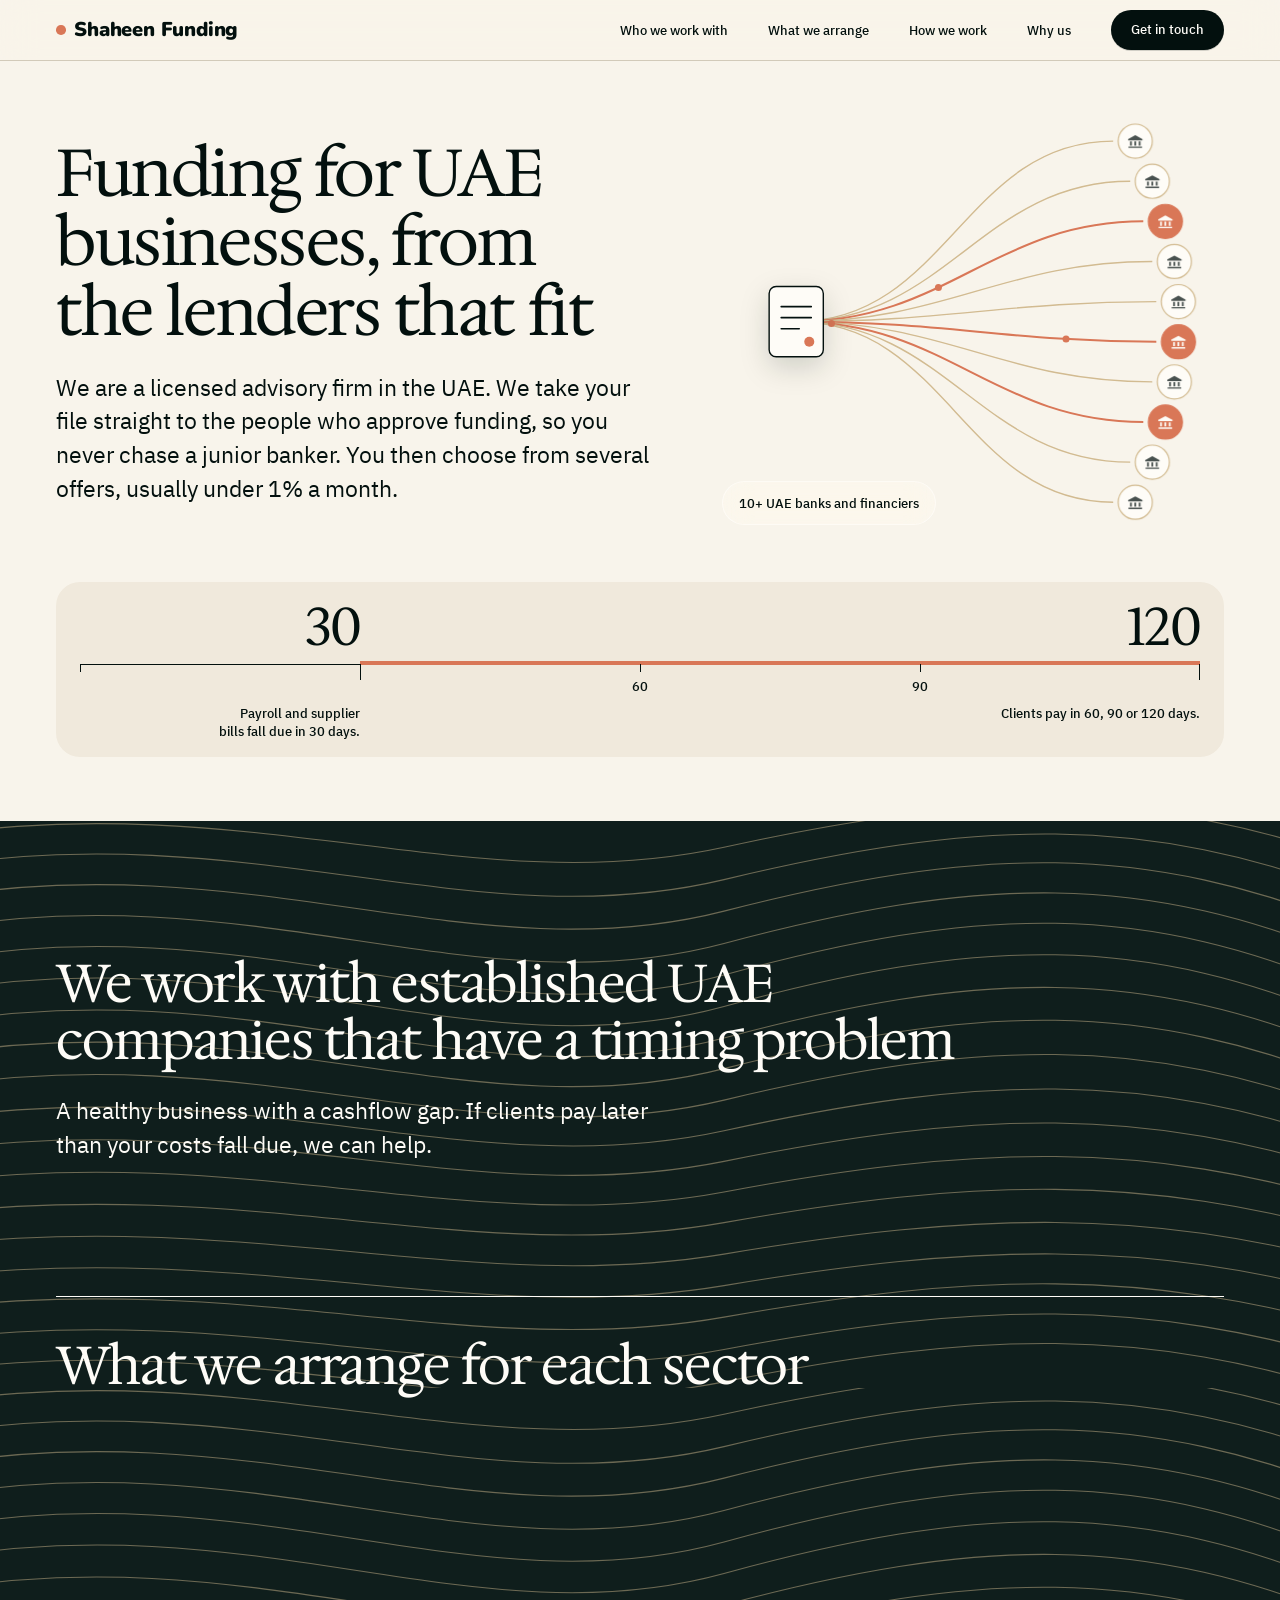
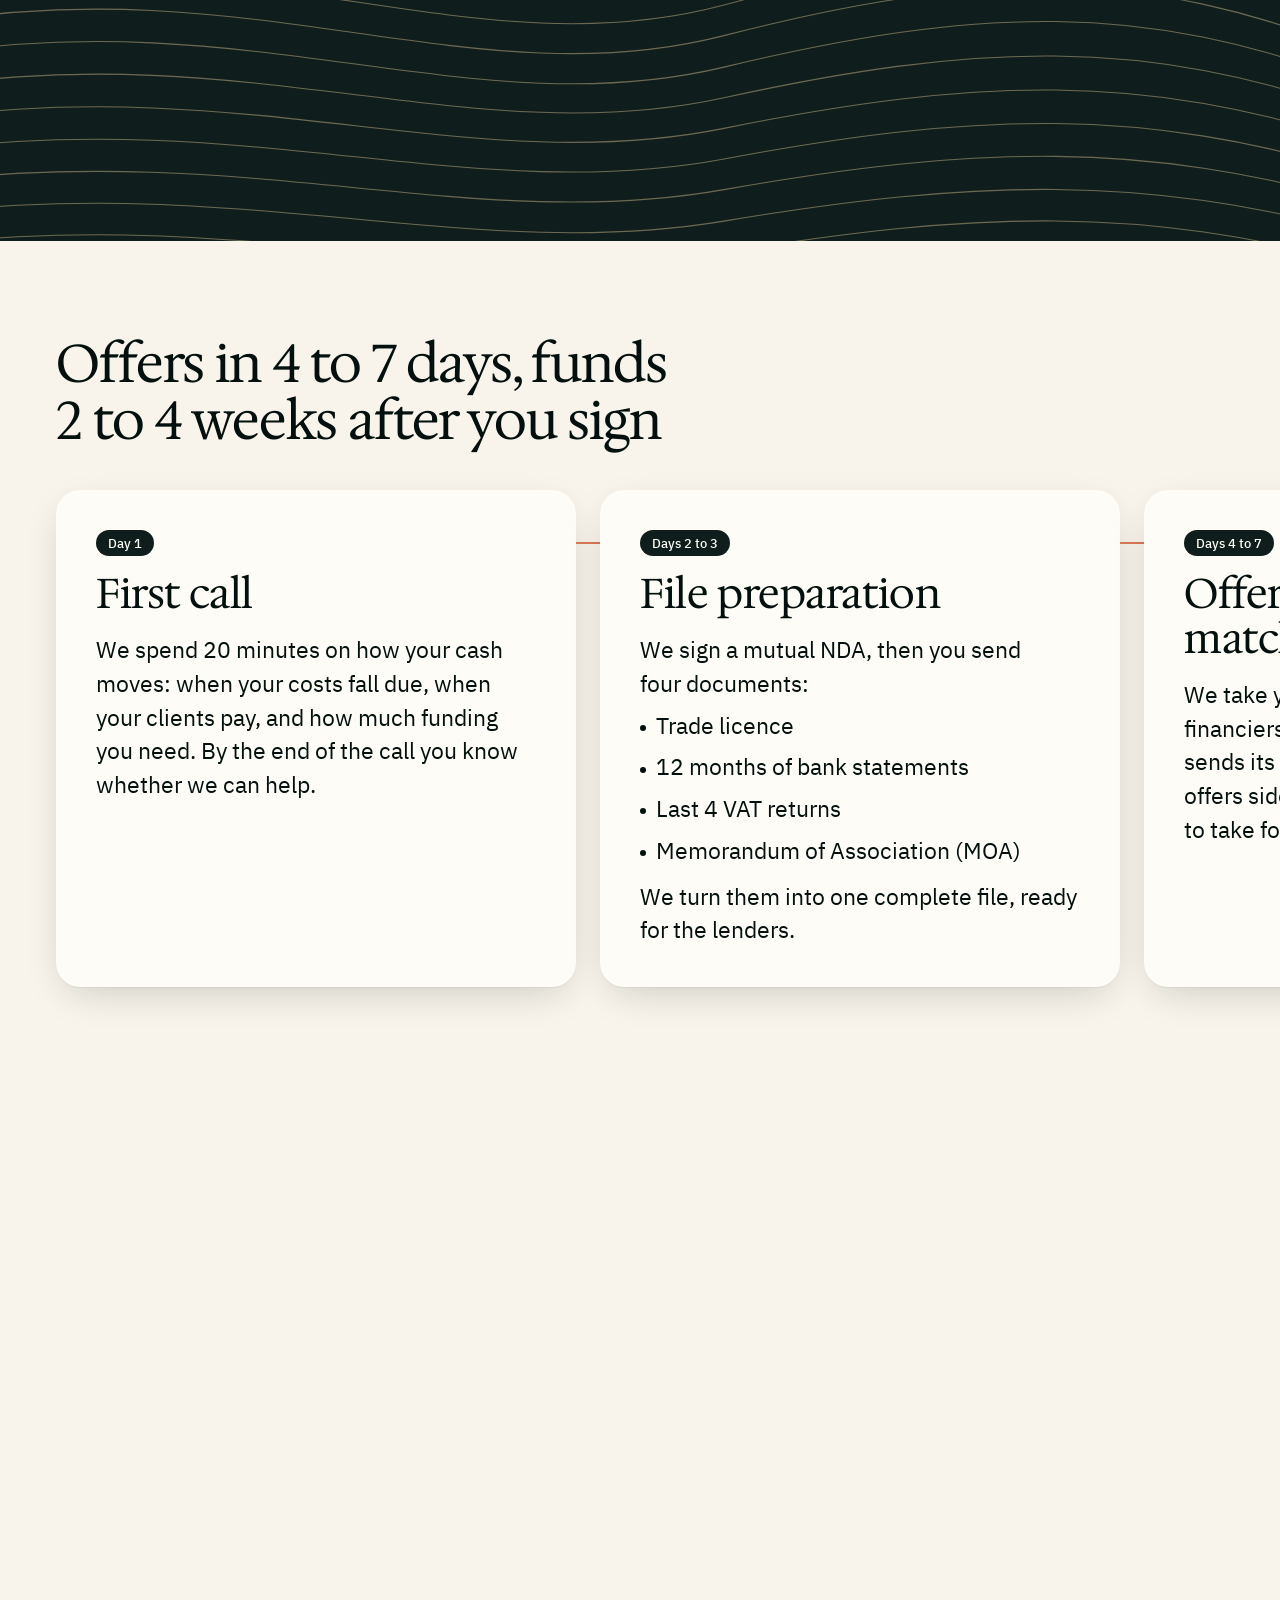
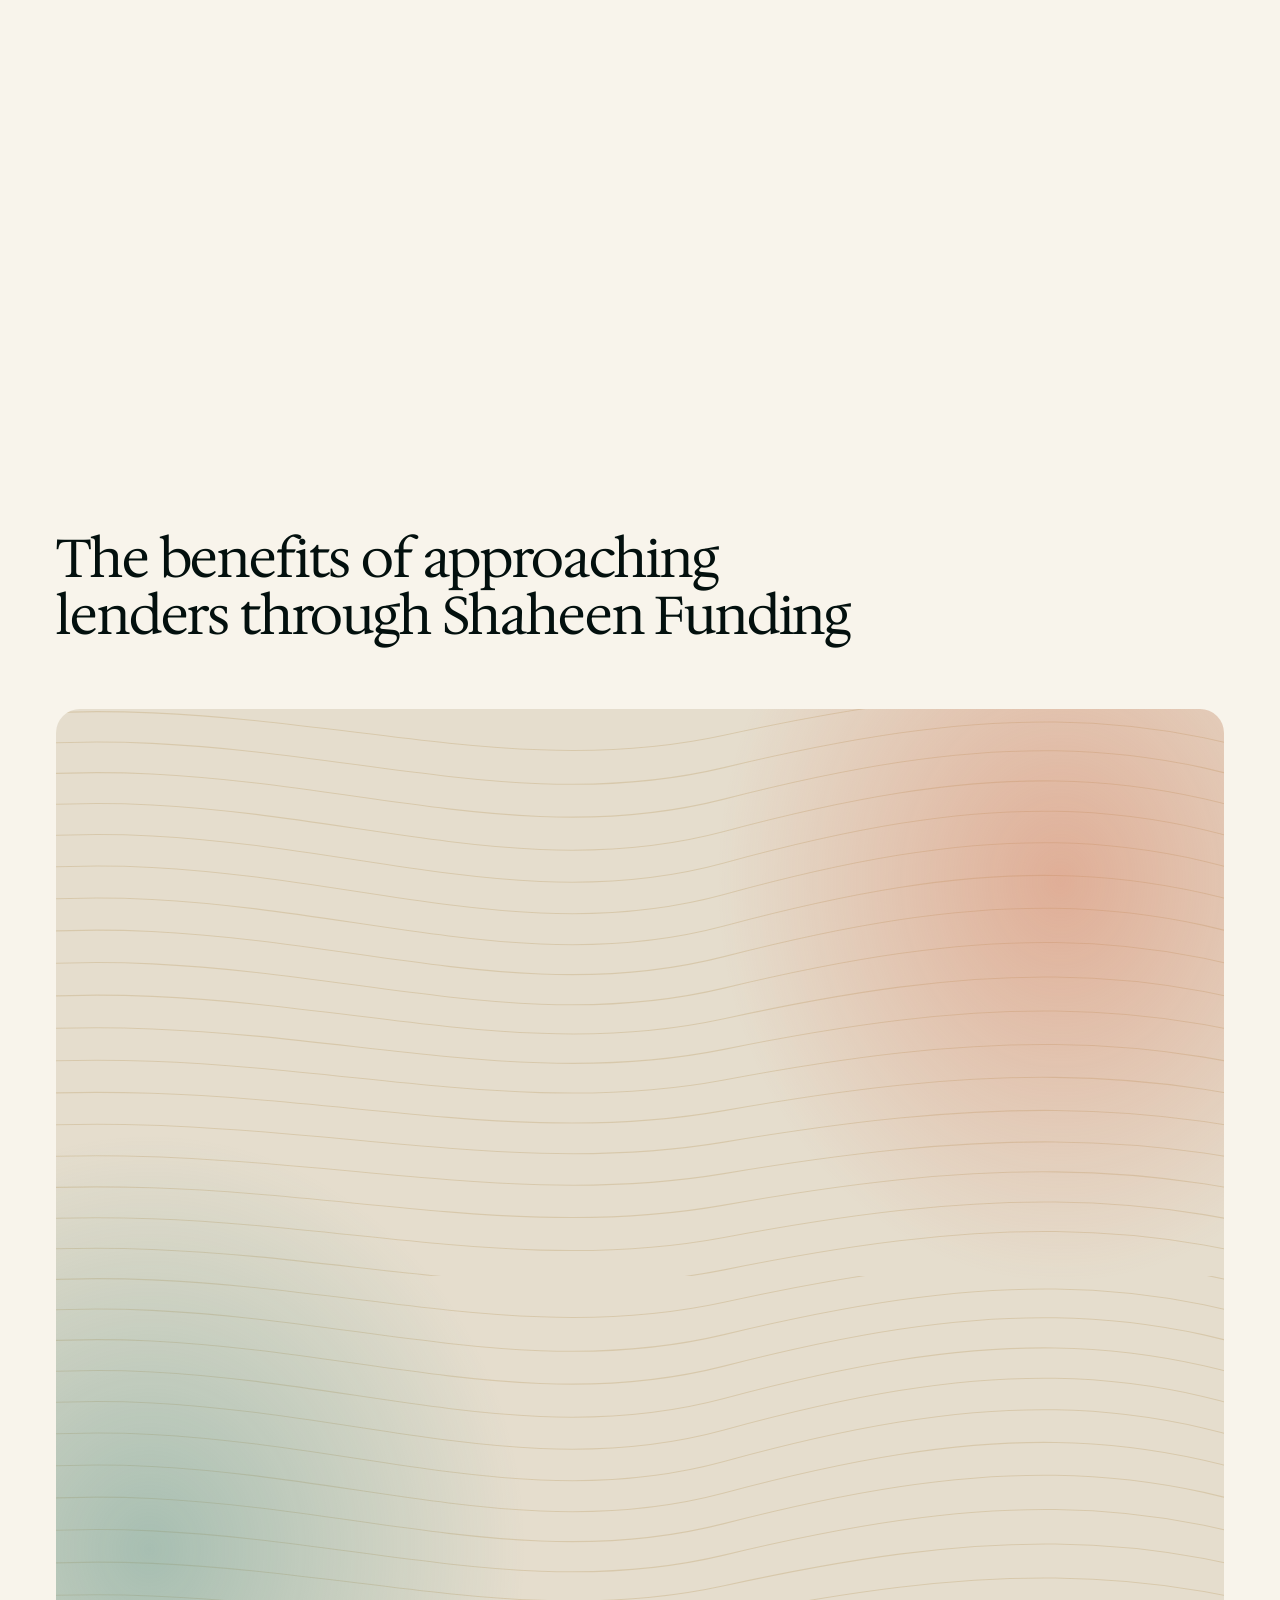
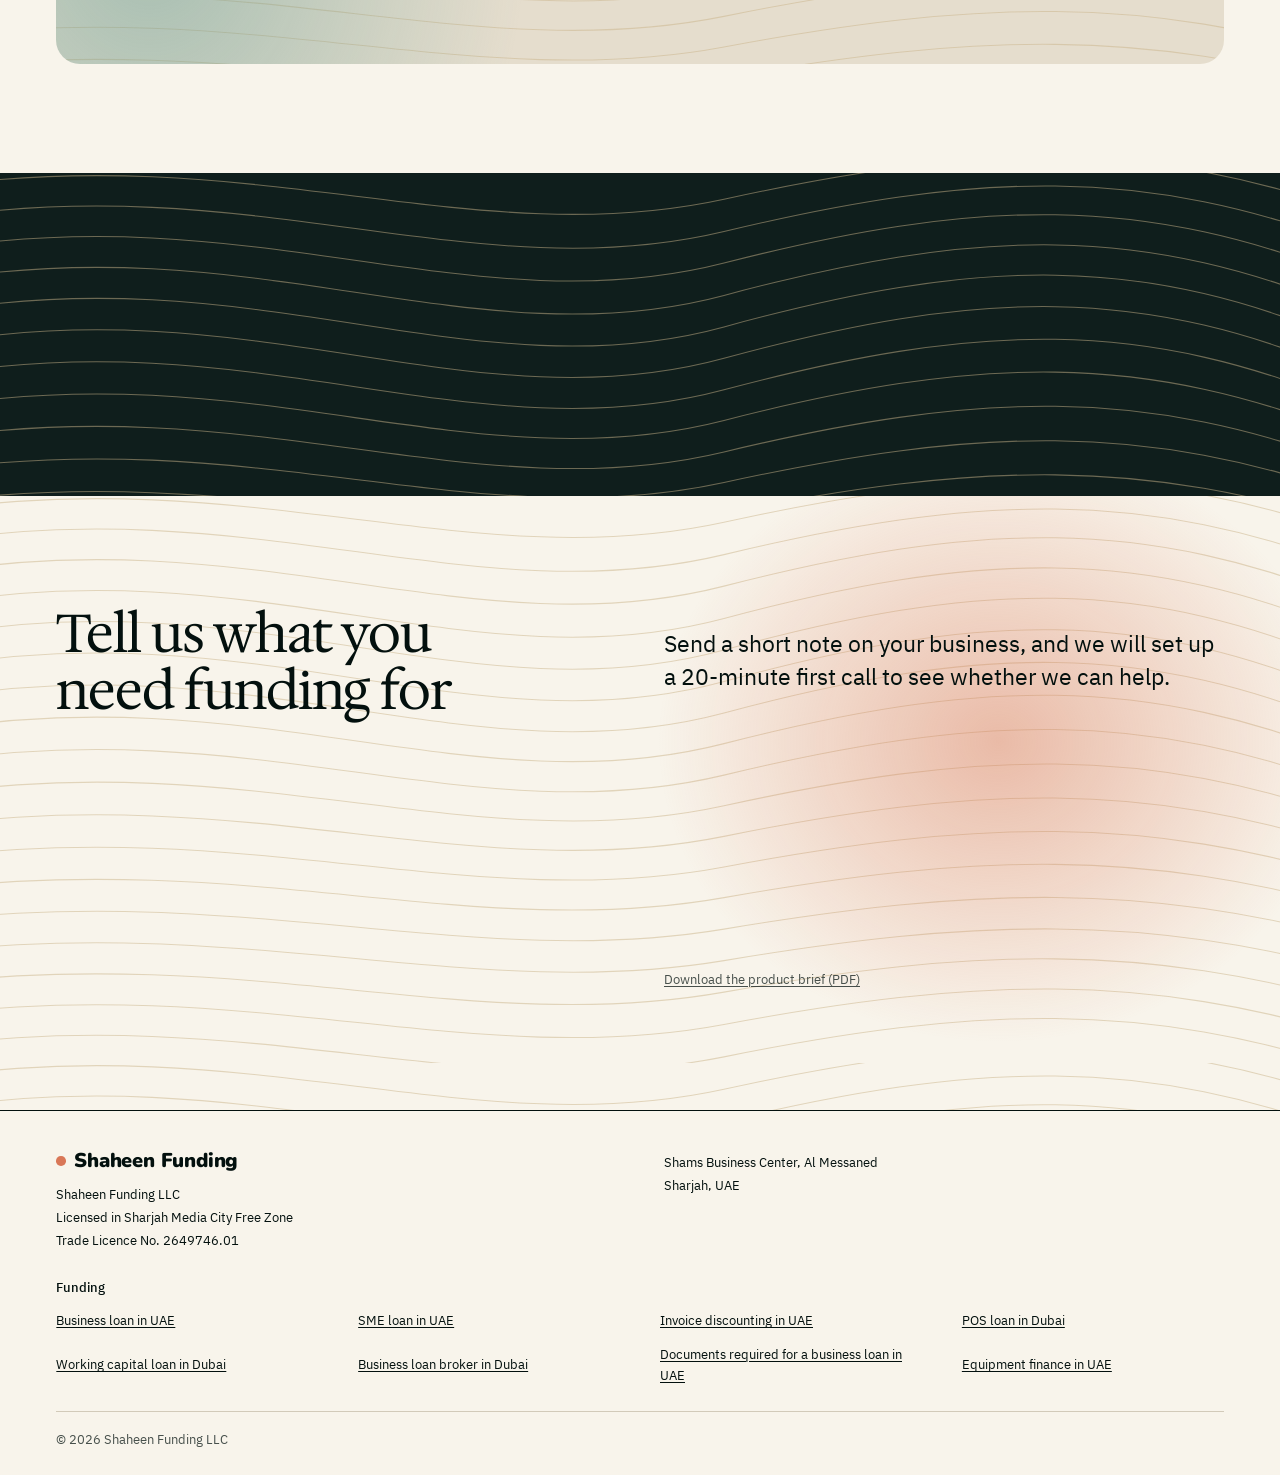
==== index.html @ 503d02d9 "Canon: funds land 2 to 4 weeks after signing, across pages, llms.txt and brief Co-Authored-By: Claud" ====
<!doctype html>
<html lang="en">
<head>
<meta charset="utf-8">
<meta name="viewport" content="width=device-width, initial-scale=1">
<meta http-equiv="Content-Security-Policy" content="default-src 'none'; style-src 'self'; script-src 'self'; font-src 'self'; img-src 'self' data:; connect-src 'self'; base-uri 'none'; form-action 'none'">
<meta name="referrer" content="strict-origin-when-cross-origin">
<title>Shaheen Funding | Licensed advisors for UAE business finance</title>
<meta name="description" content="Independent, licensed advisors for UAE business finance. Offers from 10+ UAE banks and financiers within 4 to 7 days, funds in 2 to 4 weeks, no upfront fees. Licensed in Sharjah Media City Free Zone.">
<link rel="canonical" href="https://shaheenfunding.com/">
<meta property="og:type" content="website">
<meta property="og:site_name" content="Shaheen Funding">
<meta property="og:title" content="Shaheen Funding | Licensed advisors for UAE business finance">
<meta property="og:description" content="Independent, licensed advisors for UAE business finance. Offers from 10+ UAE banks and financiers within 4 to 7 days, funds in 2 to 4 weeks, no upfront fees. Licensed in Sharjah Media City Free Zone.">
<meta property="og:url" content="https://shaheenfunding.com/">
<meta property="og:image" content="https://shaheenfunding.com/og.png">
<meta property="og:image:width" content="1200">
<meta property="og:image:height" content="630">
<meta property="og:image:alt" content="Shaheen Funding. Funding for UAE businesses, from the lenders that fit.">
<meta name="twitter:card" content="summary_large_image">
<meta name="twitter:title" content="Shaheen Funding | Licensed advisors for UAE business finance">
<meta name="twitter:description" content="Independent, licensed advisors for UAE business finance. Offers from 10+ UAE banks and financiers within 4 to 7 days, funds in 2 to 4 weeks, no upfront fees. Licensed in Sharjah Media City Free Zone.">
<meta name="theme-color" content="#F6F2E9">
<link rel="icon" href="/favicon.svg" type="image/svg+xml">
<link rel="apple-touch-icon" href="/apple-touch-icon.png">
<link rel="preload" href="/fonts/hedvig-letters-serif.woff2" as="font" type="font/woff2" crossorigin>
<link rel="stylesheet" href="/site.css?v=20261127f">
<script type="application/ld+json">
[{"@context":"https://schema.org","@type":"ProfessionalService","@id":"https://shaheenfunding.com/#org","name":"Shaheen Funding",
"url":"https://shaheenfunding.com/","logo":"https://shaheenfunding.com/favicon.svg","areaServed":"AE",
"description":"Independent, licensed advisors for UAE business finance. Offers from 10+ UAE banks and financiers within 4 to 7 days, funds in 2 to 4 weeks, no upfront fees. Licensed in Sharjah Media City Free Zone.",
"legalName":"Shaheen Funding LLC","email":"ali@shaheenfunding.com","telephone":"+971586080621",
"address":{"@type":"PostalAddress","streetAddress":"Shams Business Center, Sharjah Media City Free Zone, Al Messaned","addressLocality":"Sharjah","addressCountry":"AE"},
"identifier":{"@type":"PropertyValue","name":"Trade Licence No.","value":"2649746.01"}},
{"@context":"https://schema.org","@type":"WebSite","name":"Shaheen Funding","url":"https://shaheenfunding.com/"}]
</script>
</head>
<body class="home">
<a class="skip" href="#main">Skip to content</a>

<header class="nav">
<div class="wrap">
<a class="mark" href="/" aria-label="Shaheen Funding, home"><i></i>Shaheen Funding</a>
<nav aria-label="Sections">
<a href="#who">Who we work with</a>
<a href="#what">What we arrange</a>
<a href="#how">How we work</a>
<a href="#why">Why us</a>
</nav>
<a class="btn btn-nav git" href="mailto:ali@shaheenfunding.com?subject=Funding%20enquiry%20-%20%3Ccompany%20name%3E&amp;body=Hello%2C%0D%0A%0D%0ACompany%3A%20%0D%0ADate%20the%20company%20was%20founded%3A%20%0D%0AAverage%20monthly%20revenue%20(AED)%3A%20%0D%0AWhat%20we%20need%20funding%20for%3A%20%0D%0ARough%20amount%20(AED)%3A%20%0D%0ABest%20number%20to%20reach%20me%3A%20%0D%0A">Get in touch</a>
</div>
</header>

<main id="main">

<section class="hero">
<div class="wrap">
<div class="pitch">
<h1>Funding for UAE businesses, from the lenders that fit</h1>
<div class="pitch-side">
<p class="lede">We are a licensed advisory firm in the UAE. We take your file straight to the people who approve funding, so you never chase a junior banker. You then choose from several offers, usually <span class="nb">under 1% a month</span>.</p>
</div>
<figure class="routes" aria-hidden="true">
<svg viewBox="0 0 500 440" fill="none" focusable="false">
<symbol id="rt-bank" viewBox="0 0 24 24"><path d="M2.5 9.2 12 4l9.5 5.2v1.6h-19zM5 12.4h2.4v5.4H5zm5.8 0h2.4v5.4h-2.4zm5.8 0H19v5.4h-2.4zM3 19.2h18V21H3z"/></symbol>
<g class="rt-lines"><path class="rt-l" pathLength="1" d="M74 220C224 220 242 40 390 40"/><path class="rt-l" pathLength="1" d="M74 220C224 220 259 80 407 80"/><path class="rt-h" pathLength="1" d="M74 220C224 220 272 120 420 120"/><path class="rt-l" pathLength="1" d="M74 220C224 220 281 160 429 160"/><path class="rt-l" pathLength="1" d="M74 220C224 220 285 200 433 200"/><path class="rt-h" pathLength="1" d="M74 220C224 220 285 240 433 240"/><path class="rt-l" pathLength="1" d="M74 220C224 220 281 280 429 280"/><path class="rt-h" pathLength="1" d="M74 220C224 220 272 320 420 320"/><path class="rt-l" pathLength="1" d="M74 220C224 220 259 360 407 360"/><path class="rt-l" pathLength="1" d="M74 220C224 220 242 400 390 400"/></g>
<circle class="rt-p" r="3.5"><animateMotion dur="2.6s" begin="-0.0s" repeatCount="indefinite" path="M74 220C224 220 272 120 420 120"/></circle><circle class="rt-p" r="3.5"><animateMotion dur="2.6s" begin="-0.9s" repeatCount="indefinite" path="M74 220C224 220 285 240 433 240"/></circle><circle class="rt-p" r="3.5"><animateMotion dur="2.6s" begin="-1.8s" repeatCount="indefinite" path="M74 220C224 220 272 320 420 320"/></circle>
<g class="rt-chips"><g class="rt-b" transform="translate(412 40)"><circle r="17"/><use href="#rt-bank" x="-9" y="-9" width="18" height="18"/></g><g class="rt-b" transform="translate(429 80)"><circle r="17"/><use href="#rt-bank" x="-9" y="-9" width="18" height="18"/></g><g class="rt-b rt-bh" transform="translate(442 120)"><circle r="17"/><use href="#rt-bank" x="-9" y="-9" width="18" height="18"/></g><g class="rt-b" transform="translate(451 160)"><circle r="17"/><use href="#rt-bank" x="-9" y="-9" width="18" height="18"/></g><g class="rt-b" transform="translate(455 200)"><circle r="17"/><use href="#rt-bank" x="-9" y="-9" width="18" height="18"/></g><g class="rt-b rt-bh" transform="translate(455 240)"><circle r="17"/><use href="#rt-bank" x="-9" y="-9" width="18" height="18"/></g><g class="rt-b" transform="translate(451 280)"><circle r="17"/><use href="#rt-bank" x="-9" y="-9" width="18" height="18"/></g><g class="rt-b rt-bh" transform="translate(442 320)"><circle r="17"/><use href="#rt-bank" x="-9" y="-9" width="18" height="18"/></g><g class="rt-b" transform="translate(429 360)"><circle r="17"/><use href="#rt-bank" x="-9" y="-9" width="18" height="18"/></g><g class="rt-b" transform="translate(412 400)"><circle r="17"/><use href="#rt-bank" x="-9" y="-9" width="18" height="18"/></g></g>
<g class="rt-file" transform="translate(47 185)"><rect width="54" height="70" rx="7"/><path d="M12 20h30M12 31h30M12 42h18"/><circle cx="40" cy="55" r="5"/></g>
</svg>
<p class="chip">10+ UAE banks and financiers</p>
</figure>
</div>
<div class="gap">
<p class="due"><span class="num">30</span> <span class="cap">Payroll and supplier bills fall due in 30 days.</span></p>
<p class="paid"><span class="num">120</span> <span class="cap">Clients pay in 60, 90 or 120 days.</span></p>
<div class="ruler" aria-hidden="true"><i class="bar"></i><i class="tick t0"></i><i class="tick t30"></i><i class="tick t60"></i><i class="tick t90"></i><i class="tick t120"></i><b class="n60">60</b><b class="n90">90</b></div>
</div>
</div>
</section>

<section class="night who" id="who">
<div class="wrap">
<div class="who-head">
<h2>We work with established UAE companies that have a timing problem</h2>
<p class="lede">A healthy business with a cashflow gap. If clients pay later than your costs fall due, we can help.</p>
</div>
<div class="what-head" id="what">
<h2 id="what-h">What we arrange for each sector</h2>
</div>
<table class="ledger" data-r aria-labelledby="what-h">
<thead><tr><th scope="col">Your Sector</th><th scope="col">The Facility</th></tr></thead>
<tbody>
<tr>
<th scope="row"><span class="seg-name">B2B Businesses</span></th>
<td><strong><a href="/invoice-discounting-uae/">Invoice discounting</a></strong><p>A limit is approved once, say AED 1M, and held for you at the bank. For the next 3 to 4 years you can draw on it against your invoices once or twenty times. Draw, repay and draw again as often as you like.</p></td>
</tr>
<tr>
<th scope="row"><span class="seg-name">Food &amp; Beverage and Retail</span></th>
<td><strong><a href="/pos-loan-dubai/">Funding against your POS sales</a></strong><p>Open a new branch, refit or stock up without waiting. Sized on what goes through your POS machines.</p></td>
</tr>
<tr>
<th scope="row"><span class="seg-name">Manufacturing and Other Sectors</span></th>
<td><strong><a href="/working-capital-loan-dubai/">Working capital finance</a></strong><p>Funding for raw materials, stock, equipment and day-to-day costs, so orders get filled before buyers pay.</p></td>
</tr>
</tbody>
</table>
</div>
</section>

<section class="how" id="how">
<div class="wrap">
<h2>Offers in <span class="nb">4 to 7 days</span>, funds <span class="nb">2 to 4 weeks</span> after you sign</h2>
<ol class="steps">
<li><p class="when">Day 1</p><h3>First call</h3><p>We spend 20 minutes on how your cash moves: when your costs fall due, when your clients pay, and how much funding you need. By the end of the call you know whether we can help.</p></li>
<li><p class="when">Days 2 to 3</p><h3>File preparation</h3><div class="docs-wrap"><p>We sign a mutual NDA, then you send four documents:</p><ul class="docs"><li>Trade licence</li><li>12 months of bank statements</li><li>Last 4 VAT returns</li><li>Memorandum of Association (MOA)</li></ul><p>We turn them into one complete file, ready for the lenders.</p></div></li>
<li><p class="when">Days 4 to 7</p><h3>Offers from matched lenders</h3><p>We take your file to the banks and financiers that fit your case. Each lender sends its terms, so you can compare the offers side by side and choose which one to take forward.</p></li>
<li><p class="when">Weeks 2 to 4</p><h3>Submission and funding</h3><p>With your sign-off we submit the case, and the funds land 2 to 4 weeks after you sign. We handle every call, email and follow-up with the bank until the money is in your account.</p></li>
</ol>
</div>
</section>

<section class="why" id="why">
<div class="wrap">
<div class="why-head">
<h2>The benefits of approaching lenders through Shaheen Funding</h2>
</div>
<div class="compare-stage">
<div class="pane" data-r>
<table class="compare">
<thead><tr><td></td><th scope="col">On Your Own</th><th scope="col"><span class="mark"><i></i>Shaheen Funding</span></th></tr></thead>
<tbody>
<tr><th scope="row">Who You Speak To</th><td data-l="On Your Own">A branch relationship manager with no say in the decision</td><td data-l="Shaheen Funding">Licensed advisors who go straight to the heads of business banking and SME lending</td></tr>
<tr><th scope="row">Paperwork</th><td data-l="On Your Own">Repeated requests for more documents</td><td data-l="Shaheen Funding">One complete file, plus anything else the bank asks for, collected by us</td></tr>
<tr><th scope="row">Communication With the Bank</th><td data-l="On Your Own">Every call and email with the bank, and chasing each update yourself</td><td data-l="Shaheen Funding">All calls, emails and follow-ups with the bank, handled by us</td></tr>
<tr><th scope="row">Where Your File Sits</th><td data-l="On Your Own">Stuck in the pile with every other application</td><td data-l="Shaheen Funding">At the top of the stack</td></tr>
<tr><th scope="row">Number of Lenders That See Your File</th><td data-l="On Your Own">One bank, and a refusal ends the search</td><td data-l="Shaheen Funding">10+ UAE banks and financiers matched to your case</td></tr>
<tr><th scope="row">Time to Funding</th><td data-l="On Your Own">At the pace of the banker handling your file</td><td data-l="Shaheen Funding">Offers within <span class="nb">4 to 7 days</span>, funds in <span class="nb">2 to 4 weeks</span></td></tr>
<tr><th scope="row">Size of the Limit</th><td data-l="On Your Own">Whatever one bank offers</td><td data-l="Shaheen Funding">The highest limit across several offers</td></tr>
<tr><th scope="row">Your Next Facility</th><td data-l="On Your Own">Starts again from zero</td><td data-l="Shaheen Funding">Already lined up</td></tr>
</tbody>
</table>
</div>
</div>
</div>
</section>

<section class="night fee">
<div class="wrap">
<div class="fee-line" data-r><h2>How we are paid</h2><p class="lede">We charge no upfront fees and earn a success fee only after the funds reach your account.</p></div>
</div>
</section>

<section class="contact" id="contact">
<div class="wrap">
<h2>Tell us what you need funding for</h2>
<div class="contact-side">
<p class="lede">Send a short note on your business, and we will set up a <span class="nb">20-minute</span> first call to see whether we can help.</p>
<div class="card" data-r>
<p class="ctas"><a class="btn git" href="mailto:ali@shaheenfunding.com?subject=Funding%20enquiry%20-%20%3Ccompany%20name%3E&amp;body=Hello%2C%0D%0A%0D%0ACompany%3A%20%0D%0ADate%20the%20company%20was%20founded%3A%20%0D%0AAverage%20monthly%20revenue%20(AED)%3A%20%0D%0AWhat%20we%20need%20funding%20for%3A%20%0D%0ARough%20amount%20(AED)%3A%20%0D%0ABest%20number%20to%20reach%20me%3A%20%0D%0A">Email us</a><a class="btn btn-ghost" href="tel:+971586080621">Call us</a><a class="btn btn-ghost" href="https://wa.me/971586080621">WhatsApp us</a></p>
<p class="git-alt" aria-live="polite" hidden>If your mail app did not open, use <a class="git-gm" href="#contact">Gmail</a> or <a class="git-ol" href="#contact">Outlook</a> instead.</p>
<dl class="card-info"><div><dt>Contact Us</dt><dd><a href="tel:+971586080621">+971 58 608 0621</a></dd></div></dl>
</div>
<p class="pdf"><a href="/Shaheen-Funding-Product-Brief.pdf?v=20261127b" target="_blank" rel="noopener">Download the product brief (PDF)</a></p>
</div>
</div>
</section>

</main>

<footer class="foot">
<div class="wrap">
<div>
<a class="mark" href="/" aria-label="Shaheen Funding, home"><i></i>Shaheen Funding</a>
<p>Shaheen Funding LLC<br>Licensed in Sharjah Media City Free Zone<br>Trade Licence No. 2649746.01</p>
</div>
<address>Shams Business Center, Al Messaned<br>Sharjah, UAE</address>
<nav class="foot-nav" aria-label="Funding pages">
<p class="foot-h">Funding</p>
<ul>
<li><a href="/business-loan-uae/">Business loan in UAE</a></li>
<li><a href="/sme-loan-uae/">SME loan in UAE</a></li>
<li><a href="/invoice-discounting-uae/">Invoice discounting in UAE</a></li>
<li><a href="/pos-loan-dubai/">POS loan in Dubai</a></li>
<li><a href="/working-capital-loan-dubai/">Working capital loan in Dubai</a></li>
<li><a href="/business-loan-broker-dubai/">Business loan broker in Dubai</a></li>
<li><a href="/documents-required-for-business-loan-uae/">Documents required for a business loan in UAE</a></li>
<li><a href="/equipment-finance-uae/">Equipment finance in UAE</a></li>
</ul>
</nav>
<p class="legal">&copy; 2026 Shaheen Funding LLC</p>
</div>
</footer>
<script src="/site.js?v=20261127f" defer></script>
</body>
</html>
---- site.css ----
/* Hallmark · shape: routes and panes · genre: editorial · theme: custom (by request) · job: hire · idea: "one file fans out to 10+ lenders" · vibe: "sand paper, deep green, clay signal" · copy: verbatim · redesign: restyle */
/* Hallmark · pre-emit critique: P4 H4 E4 S5 R4 V4 · weakest: H, locked copy runs long; the routes figure and frosted panes carry the page instead */
/* Hallmark · dismissed 58 · copy is locked verbatim by the owner */
/* Hallmark · dismissed 3 · three sectors are the content; cards hold no icons */
/* Hallmark · answered F24 · the comparison pane is glass: the light edge and the lift are both the material */
/* Hallmark · dismissed 41 · accent fills only the lender markers, which carry a paper glyph */
/* shaheenfunding.com. One ruler (payroll due at 30, clients pay at 120) sits in the hero.
   Every colour, face, size and duration is a token in :root; nothing below it holds a raw value. */

@font-face{font-family:"Hedvig Letters Serif";src:url(/fonts/hedvig-letters-serif.woff2) format("woff2");font-weight:400;font-display:swap}
@font-face{font-family:"IBM Plex Sans";src:url(/fonts/plex-400.woff2) format("woff2");font-weight:400;font-display:swap}
@font-face{font-family:"IBM Plex Sans";src:url(/fonts/plex-500.woff2) format("woff2");font-weight:500;font-display:swap}
@font-face{font-family:"Nunito";src:url(/fonts/nunito-900-mark.woff2) format("woff2");font-weight:900;font-display:swap}
/* Metric-matched fallbacks so the web fonts swap in without moving the layout. */
@font-face{font-family:"Display fb";src:local("Georgia");size-adjust:103.6337%;ascent-override:98.4235%;descent-override:30.878%;line-gap-override:0%}
@font-face{font-family:"Body fb";src:local("Arial"),local("ArialMT");size-adjust:101.1663%;ascent-override:101.3184%;descent-override:27.183%;line-gap-override:0%}

:root{
  color-scheme:light;
  --color-paper:oklch(96.8% 0.013 85); --color-paper-2:oklch(93.6% 0.019 85); --color-paper-3:oklch(90% 0.024 85); --color-paper-hi:oklch(99% 0.006 85);
  --color-ink:oklch(16% 0.022 185); --color-rule:oklch(84% 0.024 85);
  --color-sand:oklch(80% 0.062 82); --color-teal:oklch(62% 0.07 185);
  --glass:color-mix(in oklab,var(--color-paper-hi) 34%,transparent); --glass-hi:color-mix(in oklab,var(--color-paper-hi) 66%,transparent);
  --glass-edge:color-mix(in oklab,var(--color-paper-hi) 85%,transparent);
  --glass-night:color-mix(in oklab,var(--color-paper-hi) 7%,transparent); --glass-night-edge:color-mix(in oklab,var(--color-paper-hi) 18%,transparent);
  --orb-warm:color-mix(in oklab,var(--color-accent) 46%,transparent); --orb-cool:color-mix(in oklab,var(--color-teal) 42%,transparent);
  --shadow-soft:0 1px 1px color-mix(in oklab,var(--color-ink) 5%,transparent),0 12px 40px -12px color-mix(in oklab,var(--color-ink) 22%,transparent);
  --frost:blur(14px) saturate(1.6);
  --color-accent:#D97757; --color-ink-hover:color-mix(in oklab,var(--color-ink) 82%,var(--color-paper-hi)); --color-btn-hair:color-mix(in oklab,var(--color-ink) 16%,transparent);
  --color-focus:var(--color-ink); --color-select:color-mix(in oklab,var(--color-ink) 16%,transparent);
  --color-deep:#0F1E1C;
  --color-mark:color-mix(in oklab,var(--color-ink) 72%,transparent);
  --color-rule-dark:color-mix(in oklab,var(--color-paper-hi) 26%,transparent);
  --color-nav:color-mix(in oklab,var(--color-paper) 74%,transparent);
  --font-display:"Hedvig Letters Serif","Display fb",ui-serif,Georgia,serif;
  --font-body:"IBM Plex Sans","Body fb",ui-sans-serif,system-ui,sans-serif;
  --font-mark:"Nunito","Arial Black",sans-serif;
  --text-sm:clamp(0.8333rem,0.8294rem + 0.0162vw,0.844rem);
  --text-md:clamp(1rem,0.9536rem + 0.1905vw,1.125rem);
  --text-lead:clamp(1.2rem,1.0887rem + 0.4566vw,1.4996rem);
  --text-title:clamp(1.44rem,1.2324rem + 0.8518vw,1.999rem);
  --text-section:clamp(2.0736rem,1.5245rem + 2.2528vw,3.552rem);
  --text-display:clamp(2.4883rem,1.6539rem + 3.4232vw,4.7348rem);
  --text-mark:1.25rem;
  --lh-display:1.05; --lh-section:1.08; --lh-title:1.15; --lh-lead:1.45; --lh-body:1.55; --lh-label:1.35;
  --tracking-display:-0.022em; --tracking-title:-0.01em; --display-weight:400;
  --label:500 var(--text-sm)/var(--lh-label) var(--font-body);
  --measure:48ch; --measure-lead:44ch; --measure-head:30ch;
  --space-xs:8px; --space-sm:12px; --space-md:16px; --space-lg:24px; --space-xl:40px; --space-2xl:64px;
  --section-gap-s:clamp(64px,8.5vw,120px); --section-gap:clamp(80px,10.5vw,152px); --section-gap-l:clamp(96px,13vw,184px);
  --container:1440px; --gutter:clamp(16px,4.4vw,64px); --nav-h:60px;
  --radius:14px; --radius-lg:24px; --text-step:clamp(1.7rem,1.2rem + 2vw,2.6rem); --step-w:min(80vw,520px); --rule-hair:1px;
  --ease-out:cubic-bezier(0.16,1,0.3,1); --ease-in-out:cubic-bezier(0.65,0,0.35,1);
  --dur-short:220ms; --dur-long:420ms;
}

*,*::before,*::after{box-sizing:border-box}
[hidden]{display:none!important}
html,body{overflow-x:clip}
html{scroll-padding-top:calc(var(--nav-h) + 16px);-webkit-text-size-adjust:100%;scrollbar-color:var(--color-mark) var(--color-paper)}
body{margin:0;background:var(--color-paper);color:var(--color-ink);font:400 var(--text-md)/var(--lh-body) var(--font-body);-webkit-font-smoothing:antialiased;text-rendering:optimizeLegibility;caret-color:var(--color-ink)}
h1,h2,h3,p,ol,ul,table{margin:0;padding:0}
address{font-style:normal;max-inline-size:60ch}
h1,h2,h3{font-family:var(--font-display);font-weight:var(--display-weight);font-synthesis:none;font-optical-sizing:auto;letter-spacing:var(--tracking-display);overflow-wrap:break-word;min-width:0;text-wrap:balance}
h1{font-size:var(--text-display);line-height:var(--lh-display)}
h2{font-size:var(--text-section);line-height:var(--lh-section);max-inline-size:var(--measure-head)}
h3{font-size:var(--text-title);line-height:var(--lh-title);letter-spacing:var(--tracking-title)}
p{max-inline-size:var(--measure);text-wrap:pretty}
a{color:inherit;text-underline-offset:.18em;text-decoration-thickness:1px}
a:hover{text-decoration-thickness:2px}
:focus-visible{outline:2px solid var(--color-focus);outline-offset:3px}
::selection{background:var(--color-select);color:var(--color-ink)}
table{border-collapse:collapse;inline-size:100%;text-align:start}
th,td{padding:0}
th{text-align:start;font-weight:500}
.wrap{inline-size:100%;max-inline-size:var(--container);margin-inline:auto;padding-inline:var(--gutter)}
.skip{position:absolute;inset-inline-start:var(--gutter);top:-80px;z-index:20;background:var(--color-ink);color:var(--color-paper);padding:var(--space-sm) var(--space-md)}
.skip:focus{top:8px}
.nb{white-space:nowrap}

/* Wordmark: locked. Clay dot + Nunito 900. */
.mark{display:inline-flex;align-items:center;gap:.42em;min-block-size:44px;font:900 var(--text-mark)/1 var(--font-mark);letter-spacing:-.01em;text-decoration:none;white-space:nowrap}
.mark i{inline-size:.48em;block-size:.48em;border-radius:50%;background:var(--color-accent)}

/* The one action: a flat ink pill. No gloss, no glow; a hairline seats it. */
.btn{display:inline-flex;align-items:center;justify-content:center;min-block-size:52px;padding-inline:32px;
  border:0;border-radius:999px;color:var(--color-paper-hi);font:500 var(--text-md)/1 var(--font-body);text-decoration:none;white-space:nowrap;
  background:var(--color-ink);box-shadow:0 1px 0 var(--color-btn-hair);
  transition:background-color var(--dur-short) var(--ease-out)}
.btn:hover{background:var(--color-ink-hover)}
.btn:active{transform:translateY(1px)}
.btn:focus-visible{outline:2px solid var(--color-focus);outline-offset:3px}
.btn-nav{min-block-size:40px;padding-inline:20px;font-size:var(--text-sm)}
/* The brief: a small text link under the action, nothing more. */
.pdf{display:inline-flex;align-items:center;min-block-size:44px;margin:0;font-size:var(--text-sm);color:var(--color-mark)}
.pdf a{color:inherit}
.btn-ghost{background:transparent;color:var(--color-ink);box-shadow:inset 0 0 0 var(--rule-hair) var(--color-ink)}
.btn-ghost:hover{background:var(--color-paper-2)}
.pdf a,.card-info a{display:inline-flex;align-items:center;min-block-size:44px}
.ctas{display:flex;flex-wrap:wrap;align-items:center;gap:var(--space-sm)}

/* Nav: frosted paper, so the page slides under it. */
.nav{position:sticky;top:0;z-index:10;background:var(--color-nav);-webkit-backdrop-filter:blur(18px) saturate(1.5);backdrop-filter:blur(18px) saturate(1.5);border-block-end:var(--rule-hair) solid var(--color-ink)}
.nav .wrap{display:flex;align-items:center;gap:var(--space-xl);block-size:var(--nav-h)}
.nav nav{display:none;gap:var(--space-xl);margin-inline-start:auto;font-size:var(--text-sm);font-weight:500}
.nav nav a{display:inline-flex;align-items:center;min-block-size:44px;text-decoration:none}
.nav nav a:hover{text-decoration:underline}
.nav .btn{margin-inline-start:auto}

/* The hero ruler. 0 to 120 days; the gap between 30 and 120 is one solid orange line. */
.ruler{--ruler-h:12px;position:relative;display:block;block-size:calc(var(--ruler-h) + 40px)}
.ruler::before{content:"";position:absolute;inset-inline:0;top:var(--ruler-h);border-block-start:var(--rule-hair) solid currentColor}
.ruler .bar{position:absolute;inset-inline:25% 0;top:calc(var(--ruler-h) - 3px);block-size:4px;background:var(--color-accent)}
.tick{position:absolute;top:var(--ruler-h);inline-size:1px;block-size:8px;background:currentColor}
.t0{inset-inline-start:0}.t30{inset-inline-start:25%;block-size:16px}.t60{inset-inline-start:50%}.t90{inset-inline-start:75%}.t120{inset-inline-end:0;block-size:16px}
.ruler b{position:absolute;font:500 var(--text-sm)/1 var(--font-body);font-variant-numeric:tabular-nums lining-nums}
.ruler b{top:calc(var(--ruler-h) + 16px);translate:-50%}
.n60{inset-inline-start:50%}.n90{inset-inline-start:75%}

/* Hero: the visitor's month. 30 stands where payroll falls due, 120 where the client pays. */
.hero{position:relative;isolation:isolate}
.hero .wrap{display:flex;flex-direction:column;gap:var(--space-2xl);padding-block:var(--space-xl) var(--space-2xl)}
.gap{display:grid;grid-template-columns:25% 1fr}
.due,.paid{display:contents}
.num{font:400 var(--text-section)/.8 var(--font-display);letter-spacing:-0.035em;font-variant-numeric:lining-nums;justify-self:end;margin-block-end:.06em}
.due .num{grid-area:1/1}.paid .num{grid-area:1/2}
.gap .ruler{grid-area:2/1/3/-1;--ruler-h:clamp(8px,1vw,12px)}
.cap{font:var(--label);max-inline-size:27ch}
.due .cap{grid-area:3/1;padding-inline-end:var(--space-md)}
.paid .cap{grid-area:3/2;justify-self:end;text-align:end}
.pitch{display:grid;gap:var(--space-lg)}
.lede{font-size:var(--text-lead);line-height:var(--lh-lead);max-inline-size:var(--measure-lead)}
.pitch-side{display:grid;gap:var(--space-lg)}

/* The dark navy-green bands: one flat colour, so every line on them clears 4.5:1. */
.night{color:var(--color-paper-hi);background:var(--color-deep)}

/* I. Who we work with / what we arrange: one ledger. */
.who .wrap{padding-block:var(--section-gap) var(--section-gap-s)}
.who-head{display:grid;gap:var(--space-lg)}
.what-head{display:grid;gap:var(--space-lg);margin-block-start:var(--section-gap);padding-block:var(--space-xl) var(--space-2xl);border-block-start:var(--rule-hair) solid var(--color-paper-hi)}
.ledger thead th{font:var(--label);padding-block:var(--space-md);border-block-end:var(--rule-hair) solid var(--color-paper-hi)}
.ledger tbody tr{border-block-end:var(--rule-hair) solid var(--color-rule-dark)}
.ledger tbody th,.ledger td{vertical-align:top;padding-block:var(--space-xl)}
.ledger tbody th{inline-size:44%;padding-inline-end:var(--space-xl)}
.seg-name{display:block;font:500 var(--text-md)/var(--lh-label) var(--font-body)}
.ledger td strong{display:block;font:500 var(--text-md)/var(--lh-label) var(--font-body);margin-block-end:var(--space-xs)}

/* II. How we work: four steps, each with its timing. */
.how .wrap{padding-block:var(--section-gap) var(--section-gap-l)}
.steps{list-style:none;display:grid;margin-block-start:var(--space-2xl)}
.steps>li{display:grid;grid-template-columns:minmax(88px,22%) minmax(0,1fr);column-gap:var(--space-md);row-gap:var(--space-xs);padding-block:var(--space-lg);border-block-start:var(--rule-hair) solid var(--color-ink)}
.steps>li>*{grid-column:2}
.steps .docs-wrap p{margin:0 0 var(--space-xs)}
.steps .docs-wrap ul+p{margin:var(--space-sm) 0 0}
.steps .docs{list-style:none;padding:0;margin:0;display:grid;row-gap:var(--space-xs)}
.steps .docs li{position:relative;padding-inline-start:var(--space-md)}
.steps .docs li::before{content:"";position:absolute;inset-inline-start:0;inset-block-start:.7em;inline-size:6px;block-size:6px;border-radius:50%;background:var(--color-ink)}
.steps .when{grid-column:1;grid-row:1/span 3;font:var(--label);font-variant-numeric:tabular-nums;white-space:nowrap;padding-block-start:.55em}

/* III. Why us: the comparison. Our column sits on a plain tint between two hairlines. */
.why .wrap{padding-block:var(--section-gap) var(--section-gap-s)}
.how+.why .wrap{padding-block-start:var(--space-2xl)}
.how+.why{border-block-start:var(--rule-hair) solid var(--color-rule)}
.how .wrap{padding-block-end:var(--section-gap-s)}
.why-head{display:grid;gap:var(--space-lg);margin-block-end:var(--space-2xl)}
.compare-stage{position:relative;isolation:isolate}
.compare thead{position:absolute;inline-size:1px;block-size:1px;overflow:hidden;clip-path:inset(50%)}
.compare tr{display:block;padding-block:var(--space-lg);border-block-start:var(--rule-hair) solid var(--color-ink)}
.compare tbody th{display:block;font:500 var(--text-md)/var(--lh-label) var(--font-body);margin-block-end:var(--space-xs)}
.compare td{display:block;padding-block:var(--space-xs)}
.compare td::before{content:attr(data-l);display:block;font:var(--label);margin-block-end:var(--space-xs)}
.compare td:last-child{margin-block-start:var(--space-sm);padding:var(--space-md) var(--space-md) var(--space-lg);border-radius:var(--radius);background:var(--color-paper-2);border:var(--rule-hair) solid var(--color-rule)}
/* Our side carries the clay dot from the wordmark, so the two answers can never be mistaken for each other. */
.compare td:last-child::before{padding-inline-start:.9em;
  background:radial-gradient(circle at .24em 50%,var(--color-accent) 0 .24em,transparent .27em) no-repeat}

/* IV. How we're paid: the second deep band. */
.fee .wrap{padding-block:var(--space-2xl)}
.fee-line h2{font-size:var(--text-title);line-height:var(--lh-title);letter-spacing:var(--tracking-title)}
.fee-line{display:grid;gap:var(--space-lg)}

/* V. Contact. */
.contact .wrap{display:grid;gap:var(--space-lg);padding-block:var(--section-gap-s)}
.contact-side{display:grid;gap:var(--space-md);justify-items:start}
.card{display:grid;gap:var(--space-md);inline-size:100%;max-inline-size:440px;padding:var(--space-lg) var(--space-lg) var(--space-md);border:var(--rule-hair) solid var(--color-rule);border-radius:var(--radius);background:var(--color-paper-hi)}
.card .btn{flex:1 1 0;padding-inline:var(--space-lg)}
.card .git{flex-basis:100%}
.git-alt,.card-info{font-size:var(--text-sm)}
.card-info{display:grid;gap:var(--space-xs);margin:0;padding-block-start:var(--space-sm);border-block-start:var(--rule-hair) solid var(--color-rule)}
.card-info div{display:flex;align-items:center;gap:var(--space-md)}
.card-info dt{min-inline-size:6.5em;font:var(--label)}
.card-info dd{margin:0}

.foot{border-block-start:var(--rule-hair) solid var(--color-ink);font-size:var(--text-sm)}
.foot .wrap{display:grid;gap:var(--space-lg) var(--space-xl);padding-block:var(--space-xl) var(--space-lg)}
.foot p,.foot address{max-inline-size:none;line-height:1.7}
.foot .mark{min-block-size:0;margin-block-end:var(--space-sm)}
.foot .legal{grid-column:1/-1;padding-block-start:var(--space-md);border-block-start:var(--rule-hair) solid var(--color-rule);color:var(--color-mark)}

/* 404 */
.nf .wrap{display:flex;flex-direction:column;justify-content:center;gap:var(--space-xl);min-block-size:calc(100svh - var(--nav-h));padding-block:var(--space-2xl)}
.nf .num{justify-self:auto;margin:0}

@media (max-width:480px){
  :root{--text-mark:1.125rem}
  .gap .cap{grid-area:3/1/4/-1;max-inline-size:46%;margin-block-start:var(--space-sm);padding:0}
  .paid .cap{justify-self:end}
  .gap .ruler b{display:none}
  .gap .ruler{block-size:calc(var(--ruler-h) + 20px)}
  .ctas{inline-size:100%}
}

@media (max-width:360px){
  .nav .wrap{gap:var(--space-sm)}
  :root{--text-mark:1rem}
  .btn-nav{padding-inline:var(--space-sm)}
}

@media (max-width:767px){
  .ledger thead{position:absolute;inline-size:1px;block-size:1px;overflow:hidden;clip-path:inset(50%)}
  .ledger tr,.ledger tbody th,.ledger td{display:block;inline-size:auto}
  .ledger tbody th{padding-block-end:var(--space-xs)}
  .seg-name{font:var(--label);opacity:.75}
  .ledger td{padding-block-start:0}
  .compare tr{padding-block:var(--space-sm)}
  .compare td:last-child{margin-block-start:var(--space-xs);padding:var(--space-xs) var(--space-sm) var(--space-sm)}
  .what-head{padding-block-end:var(--space-md)}
}

@media (min-width:768px){

  .foot .wrap{grid-template-columns:repeat(2,minmax(0,1fr))}
  .compare{position:relative;z-index:2;table-layout:fixed}
  .compare thead{position:static;inline-size:auto;block-size:auto;overflow:visible;clip-path:none;display:table-header-group}
  .compare tr{display:table-row;padding:0;border:0}
  .compare thead td{inline-size:25%}
  .compare thead th:nth-child(2){inline-size:29%}
  .compare thead th{font:var(--label);padding-block:var(--space-lg);border-block-end:var(--rule-hair) solid var(--color-ink)}
  .compare tbody th,.compare td{display:table-cell;vertical-align:top;padding-block:var(--space-lg);border-block-end:var(--rule-hair) solid var(--color-rule)}
  .compare tbody th{font:500 var(--text-md)/var(--lh-body) var(--font-body);margin:0;padding-inline-end:var(--space-lg)}
  .compare td::before{content:none}
  .compare td:nth-child(2),.compare thead th:nth-child(2){padding-inline-end:var(--space-2xl)}
  .compare td:last-child,.compare thead th:last-child{margin:0;padding-inline:var(--space-xl);background:var(--color-paper-2);border:0;border-inline:var(--rule-hair) solid var(--color-rule);border-radius:0}
  .compare thead th:last-child{border-block-start:var(--rule-hair) solid var(--color-rule);border-block-end:var(--rule-hair) solid var(--color-ink)}
  .compare td:last-child{padding-block:var(--space-lg)}
  .compare thead .mark{min-block-size:0;font:var(--label);letter-spacing:0}
}

@media (min-width:1024px){
  .nav nav{display:flex}
  .nav .btn{margin-inline-start:0}
  .pitch{grid-template-columns:7fr 5fr;column-gap:var(--space-2xl);align-items:end}
  .pitch-side{grid-column:2}
  .steps{grid-template-columns:repeat(4,minmax(0,1fr));column-gap:var(--space-lg)}
  .steps>li{grid-template-columns:100%;align-content:start;row-gap:var(--space-xs);padding-block:var(--space-md) 0}
  .steps>li>*,.steps .when{grid-column:auto;grid-row:auto;padding:0}
  .contact .wrap,.fee-line{grid-template-columns:5fr 1fr 6fr}.contact .wrap{align-items:first baseline}.fee-line{align-items:baseline}.contact-side,.fee-line .lede{grid-column:3}
}

.cap,.seg-name{text-wrap:balance}
.compare tbody th{text-wrap:balance}
@media (min-width:481px){.due .cap{justify-self:end;text-align:end;padding-inline-end:0}}
@media (min-width:768px){.compare thead td{border-block-end-color:var(--color-ink)}}
@media (min-width:768px) and (max-width:1023px){
  .compare thead td{inline-size:22%}
  .compare thead th:nth-child(2){inline-size:34%}
  .compare td:nth-child(2),.compare thead th:nth-child(2){padding-inline-end:var(--space-lg)}
  .compare td:last-child,.compare thead th:last-child{padding-inline:var(--space-lg)}
}
@media (min-width:1024px){
  .steps{grid-template-rows:auto auto 1fr}
  .steps>li{grid-row:span 3;grid-template-rows:subgrid}
  .foot .wrap{grid-template-columns:5fr 1fr 6fr;gap:var(--space-lg)}
  .foot address{grid-column:3}
}
@media (min-width:1024px) and (max-width:1199px){
  .pitch{grid-template-columns:none}
  .pitch-side{grid-column:auto}
}
/* Motion. The hero ruler draws once. End states everywhere else. */
@media (prefers-reduced-motion:no-preference){
  html{scroll-behavior:smooth}
  .gap .ruler::before{animation:draw var(--dur-long) var(--ease-out) both;transform-origin:0 50%}
  .gap .bar{animation:fade var(--dur-long) var(--ease-out) var(--dur-short) both}
}
@media (prefers-reduced-motion:reduce){
  .btn,.btn-nav{transition:none}
  .btn:active{transform:none}
}
@keyframes draw{from{transform:scaleX(0)}}
@keyframes fade{from{opacity:0}}

/* Search landing pages */
.page-hero .wrap{display:grid;gap:var(--space-lg);padding-block:var(--space-xl) var(--space-2xl)}
.page-hero h1{font-size:var(--text-section);line-height:var(--lh-section);max-inline-size:22ch}
.page-hero .lede,.qa-body p{max-inline-size:68ch}
.qa .wrap{padding-block:0 var(--space-2xl)}
.qa-item{display:grid;gap:var(--space-sm);padding-block:var(--space-lg);border-block-start:var(--rule-hair) solid var(--color-ink)}
.qa-item h2{font-size:var(--text-title);line-height:var(--lh-title);letter-spacing:var(--tracking-title);max-inline-size:none}
.qa-body{display:grid;gap:var(--space-md)}
.qa-body a{display:inline}
.qa .docs{list-style:none;display:grid;row-gap:var(--space-xs);max-inline-size:68ch}
.qa .docs li{position:relative;padding-inline-start:var(--space-md)}
.qa .docs li::before{content:"";position:absolute;inset-inline-start:0;inset-block-start:.7em;inline-size:6px;block-size:6px;border-radius:50%;background:var(--color-ink)}
.lp .how .wrap,.lp .why .wrap{padding-block:var(--space-2xl)}
.lp .how .wrap>p{margin-block-start:var(--space-md);max-inline-size:68ch}
.related{border-block-start:var(--rule-hair) solid var(--color-rule)}
.related .wrap{display:grid;gap:var(--space-md);padding-block:var(--space-2xl)}
.related h2{font-size:var(--text-title);line-height:var(--lh-title);letter-spacing:var(--tracking-title)}
.related ul,.foot-nav ul{list-style:none;display:grid;gap:0 var(--space-xl);grid-template-columns:repeat(auto-fill,minmax(min(100%,26ch),1fr))}
.related a,.foot-nav a{display:inline-flex;align-items:center;min-block-size:44px}
.foot-nav{grid-column:1/-1}
.foot-h{margin:0;font:var(--label)}
@media (min-width:1024px){
  .qa-item{grid-template-columns:5fr 1fr 6fr}
  .qa-item h2{grid-column:1}
  .qa-body{grid-column:3}
}

/* ---- Home page: the lender routes, frosted panes and sand lines. Scoped to .home so the search pages keep their layout. ---- */
.home .hero .wrap{gap:var(--space-xl);padding-block:var(--space-xl) var(--space-2xl)}
.home .pitch{grid-template-columns:minmax(0,1fr)}
.home .pitch-side{grid-column:auto}
.home h1{font-size:clamp(2.4rem,1.5rem + 3.3vw,4.3rem)}
.routes{position:relative;margin:0;max-inline-size:560px;inline-size:100%;justify-self:center}
.routes svg{display:block;inline-size:100%;block-size:auto;overflow:visible}
.rt-l{stroke:var(--color-sand);stroke-width:1.4}
.rt-h{stroke:var(--color-accent);stroke-width:2}
.rt-b circle{fill:var(--color-paper-hi);stroke:var(--color-sand);stroke-width:1.2}
.rt-b use{fill:var(--color-mark)}
.rt-bh circle{fill:var(--color-accent);stroke:var(--color-accent)}
.rt-bh use{fill:var(--color-paper-hi)}
.rt-p{fill:var(--color-accent)}
.rt-file rect{fill:var(--color-paper-hi);stroke:var(--color-ink);stroke-width:1.4}
.rt-file path{stroke:var(--color-ink);stroke-width:1.6;stroke-linecap:round}
.rt-file circle{fill:var(--color-accent)}
.rt-file{filter:drop-shadow(0 10px 14px var(--color-btn-hair))}
.chip{color:var(--color-ink);position:absolute;inset-inline-start:0;inset-block-end:4%;margin:0;padding:var(--space-sm) var(--space-md);max-inline-size:none;font:var(--label);
  border-radius:999px;background:var(--glass);border:var(--rule-hair) solid var(--glass-edge);-webkit-backdrop-filter:var(--frost);backdrop-filter:var(--frost)}
.home .gap{padding:var(--space-lg) var(--space-lg) var(--space-md);border-radius:var(--radius-lg);background:var(--color-paper-2)}

/* Sand lines run under every dark band and under the comparison. */
.night{background:var(--color-deep) url(/lines.svg) center top/max(100%,1400px) auto repeat-y}

/* What we arrange: three frosted cards on the dark band. */
.home .ledger tbody tr{border:var(--rule-hair) solid var(--glass-night-edge);border-radius:var(--radius-lg);background:var(--glass-night);-webkit-backdrop-filter:var(--frost);backdrop-filter:var(--frost)}
.home .ledger tbody th,.home .ledger td{padding:var(--space-lg)}
.home .ledger td strong{font:400 var(--text-title)/var(--lh-title) var(--font-display);letter-spacing:var(--tracking-title);margin-block-end:var(--space-sm)}
.home .ledger td strong a{text-decoration-color:var(--color-accent);text-decoration-thickness:2px;text-underline-offset:.22em}
.home .ledger .seg-name{color:var(--color-accent);font:500 var(--text-md)/var(--lh-label) var(--font-body);opacity:1}
.home .ledger tbody{display:grid;gap:var(--space-md)}
.home .ledger tbody tr{display:block}
.home .ledger tbody th,.home .ledger td{display:block;inline-size:auto}
.home .ledger tbody th{padding-block-end:0}
.home .ledger td{padding-block-start:var(--space-sm)}
.home .ledger thead{position:absolute;inline-size:1px;block-size:1px;overflow:hidden;clip-path:inset(50%)}
.home .what-head{padding-block-end:var(--space-xl)}

/* How we work: four raised steps on one clay track. */
.home .steps{gap:var(--space-md)}
.home .steps>li{position:relative;border:0;border-radius:var(--radius-lg);background:var(--color-paper-hi);padding:var(--space-lg);box-shadow:var(--shadow-soft)}
.home .steps .when{justify-self:start;padding:4px var(--space-sm);border-radius:999px;background:var(--color-deep);color:var(--color-paper-hi)}

/* Why us: the comparison sits in a frosted pane over sand lines and two soft lights. */
.home .how+.why{border:0}
.home .compare-stage{padding:var(--space-md);border-radius:var(--radius-lg);overflow:clip;
  background:radial-gradient(42% 60% at 86% 18%,var(--orb-warm),transparent 70%),radial-gradient(46% 62% at 8% 88%,var(--orb-cool),transparent 70%),url(/lines.svg) center top/max(100%,1400px) auto repeat-y,var(--color-paper-3)}
.home .pane{border-radius:var(--radius);background:var(--glass);border:var(--rule-hair) solid var(--glass-edge);-webkit-backdrop-filter:var(--frost);backdrop-filter:var(--frost);box-shadow:var(--shadow-soft);padding-inline:var(--space-md)}
.home .compare tr{border-block-start-color:var(--color-rule)}
.home .compare tbody tr:first-child{border:0}
.home .compare td:nth-child(2){color:var(--color-mark)}
.home .compare td:last-child{background:var(--glass-hi);border-color:var(--glass-edge);font-weight:500;box-shadow:var(--shadow-soft)}

/* How we are paid: the promise set large. */
.home .fee .wrap{padding-block:var(--section-gap-s)}
.home .fee-line .lede{font:400 var(--text-title)/var(--lh-title) var(--font-display);letter-spacing:var(--tracking-title);max-inline-size:26ch}
.home .fee-line h2{color:var(--color-accent)}

/* Contact: the card floats on the same light. */
.home .contact{background:radial-gradient(38% 70% at 78% 40%,var(--orb-warm),transparent 70%),url(/lines.svg) center top/max(100%,1400px) auto repeat-y}
.home .card{border-radius:var(--radius-lg);background:var(--glass);border-color:var(--glass-edge);-webkit-backdrop-filter:var(--frost);backdrop-filter:var(--frost);box-shadow:var(--shadow-soft)}
.btn{transition:background-color var(--dur-short) var(--ease-out),transform var(--dur-short) var(--ease-out)}
.btn:hover{transform:translateY(-1px)}
.nav{border-block-end-color:var(--color-rule)}

@media (min-width:768px){
  .home .ledger tbody{grid-template-columns:repeat(3,minmax(0,1fr))}
  .home .compare-stage{padding:var(--space-xl)}
  .home .pane{padding:0;overflow:clip}
  .home .compare thead th,.home .compare thead td{border-block-end-color:var(--color-rule)}
  .home .compare tbody th{padding-inline-start:var(--space-lg)}
  .home .compare tbody tr:last-child>*{border-block-end:0}
  .home .compare td:last-child,.home .compare thead th:last-child{background:var(--glass-hi);border-inline:var(--rule-hair) solid var(--glass-edge);box-shadow:none}
  .home .compare thead th:last-child{border-block-start:3px solid var(--color-accent);border-block-end-color:var(--color-rule)}
  .home .compare tbody tr:hover>*{background-color:var(--glass-hi)}
  .home .compare thead .mark{font:900 var(--text-md)/1 var(--font-mark)}
}
@media (min-width:1024px){
  .home .pitch{grid-template-columns:minmax(0,6fr) minmax(0,5fr);column-gap:var(--space-2xl);align-items:center}
  .home .pitch h1{grid-area:1/1;align-self:end}
  .home .pitch-side{grid-area:2/1;align-self:start}
  .home .routes{grid-area:1/2/3/3;justify-self:end}
  .home .steps{column-gap:var(--space-md)}
  .home .steps>li{padding:var(--space-lg)}
  .home .steps>li:not(:last-child)::after{content:"";position:absolute;inset-inline-start:100%;top:calc(var(--space-lg) + 14px);inline-size:var(--space-md);border-block-start:2px solid var(--color-accent)}
}
@media (prefers-reduced-motion:no-preference){
  .rt-l,.rt-h{stroke-dasharray:1;animation:route 1100ms var(--ease-out) 150ms both}
  .rt-h{animation-delay:500ms}
  .rt-chips,.chip{animation:fade var(--dur-long) var(--ease-out) 900ms both}
  .js [data-r]{opacity:0;transform:translateY(18px);transition:opacity 700ms var(--ease-out),transform 700ms var(--ease-out)}
  .js [data-r].in{opacity:1;transform:none}
}
@media (prefers-reduced-motion:reduce){.rt-p{display:none}.btn:hover{transform:none}}
@keyframes route{from{stroke-dashoffset:1}to{stroke-dashoffset:0}}
.home .steps>li{grid-template-columns:minmax(0,1fr)}
.home .steps>li>*,.home .steps .when{grid-column:1;grid-row:auto}
@media (max-width:767px){
  .home .pane{padding:0;border:0;background:none;box-shadow:none;-webkit-backdrop-filter:none;backdrop-filter:none}
  .home .compare tbody tr:first-child{padding-block-start:0}
}

/* The one sideways passage: the four steps pin and travel left as the page scrolls. site.js adds .pin; without it the steps stay a plain grid. */
.home .how.pin .wrap{position:sticky;top:var(--nav-h);block-size:calc(100svh - var(--nav-h));display:flex;flex-direction:column;justify-content:center;padding-block:var(--space-lg)}
.home .how.pin .steps{display:flex;flex-wrap:nowrap;gap:var(--space-lg);margin-block-start:var(--space-xl);will-change:transform}
.home .how.pin .steps>li{flex:0 0 var(--step-w);grid-row:auto;grid-template-rows:none;align-content:start;row-gap:var(--space-md);padding:var(--space-xl)}
.home .how.pin .steps h3{font-size:var(--text-step);line-height:var(--lh-section)}
.home .how.pin .steps>li>p,.home .how.pin .steps .docs-wrap{font-size:var(--text-lead);line-height:var(--lh-lead)}
.home .how.pin .steps .when{font:var(--label)}
.home .how.pin .steps>li:not(:last-child)::after{content:"";position:absolute;inset-inline-start:100%;top:calc(var(--space-xl) + 12px);inline-size:var(--space-lg);border-block-start:2px solid var(--color-accent)}
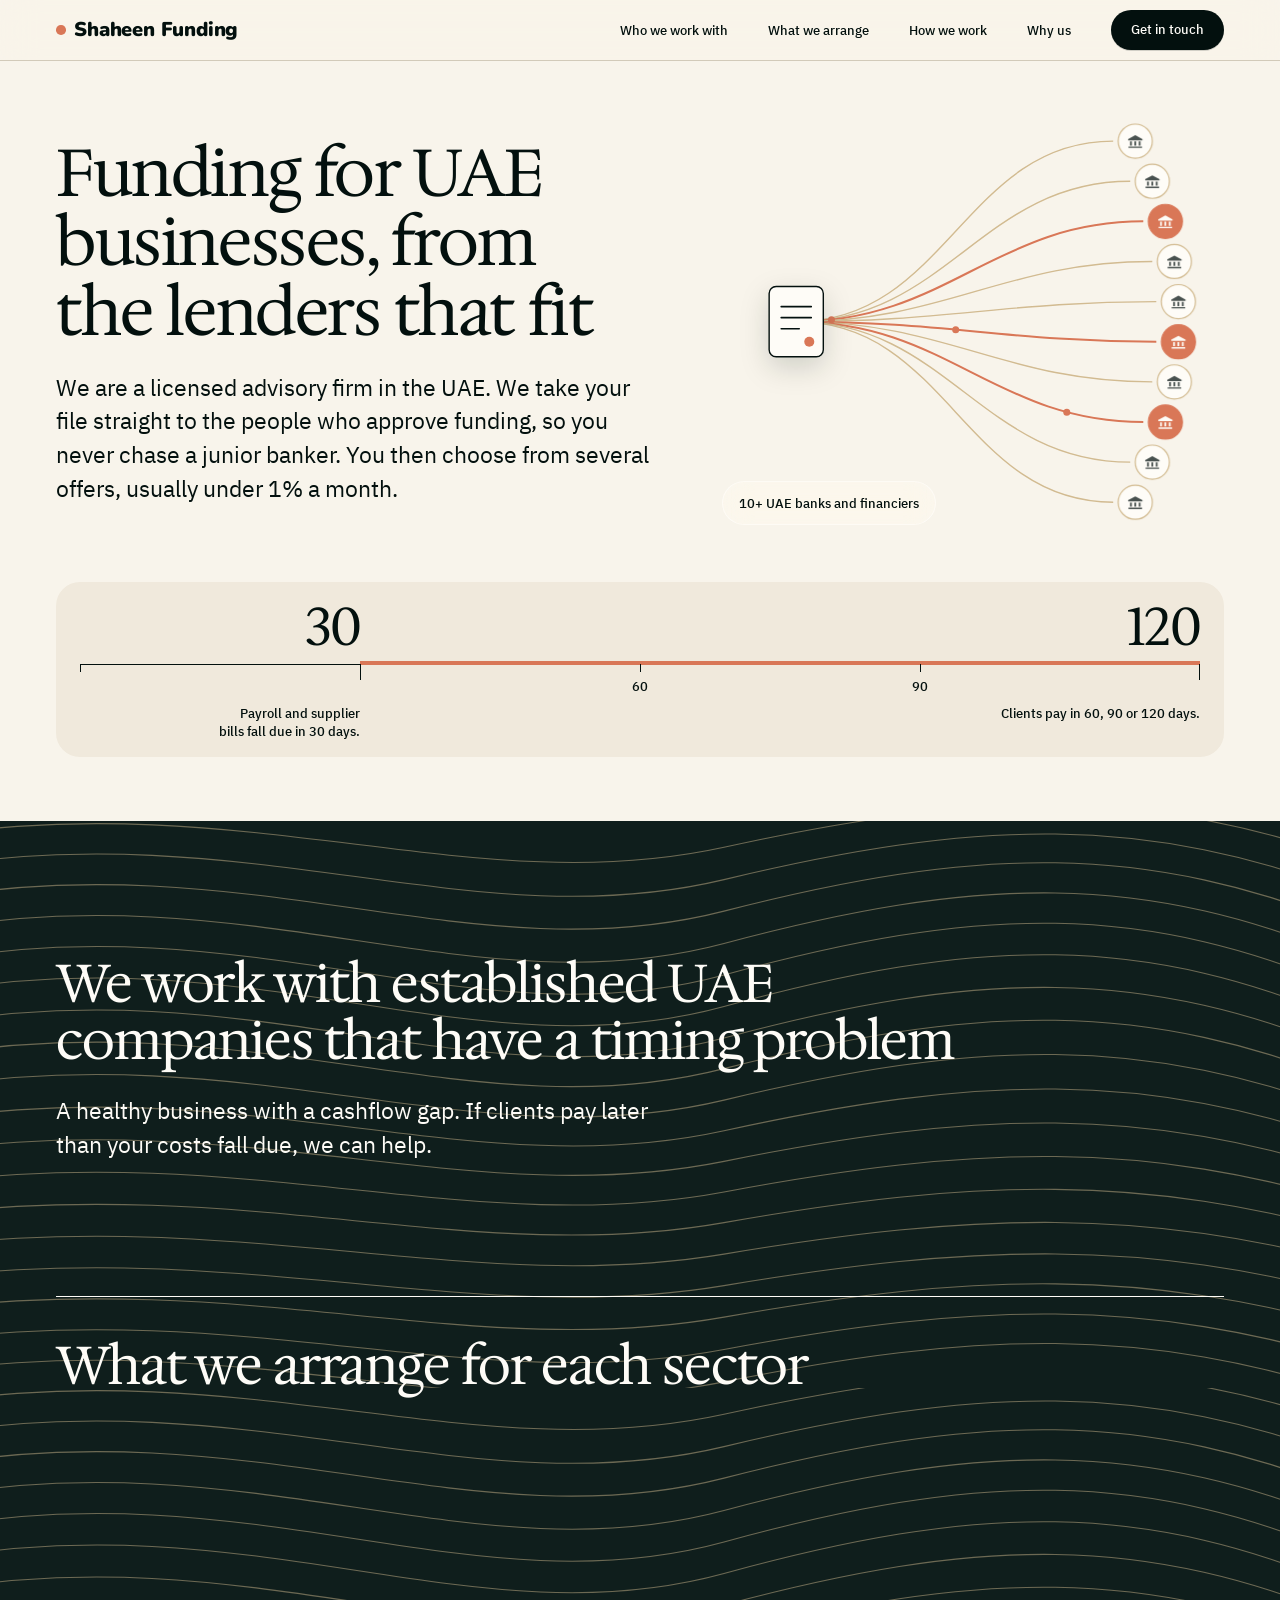
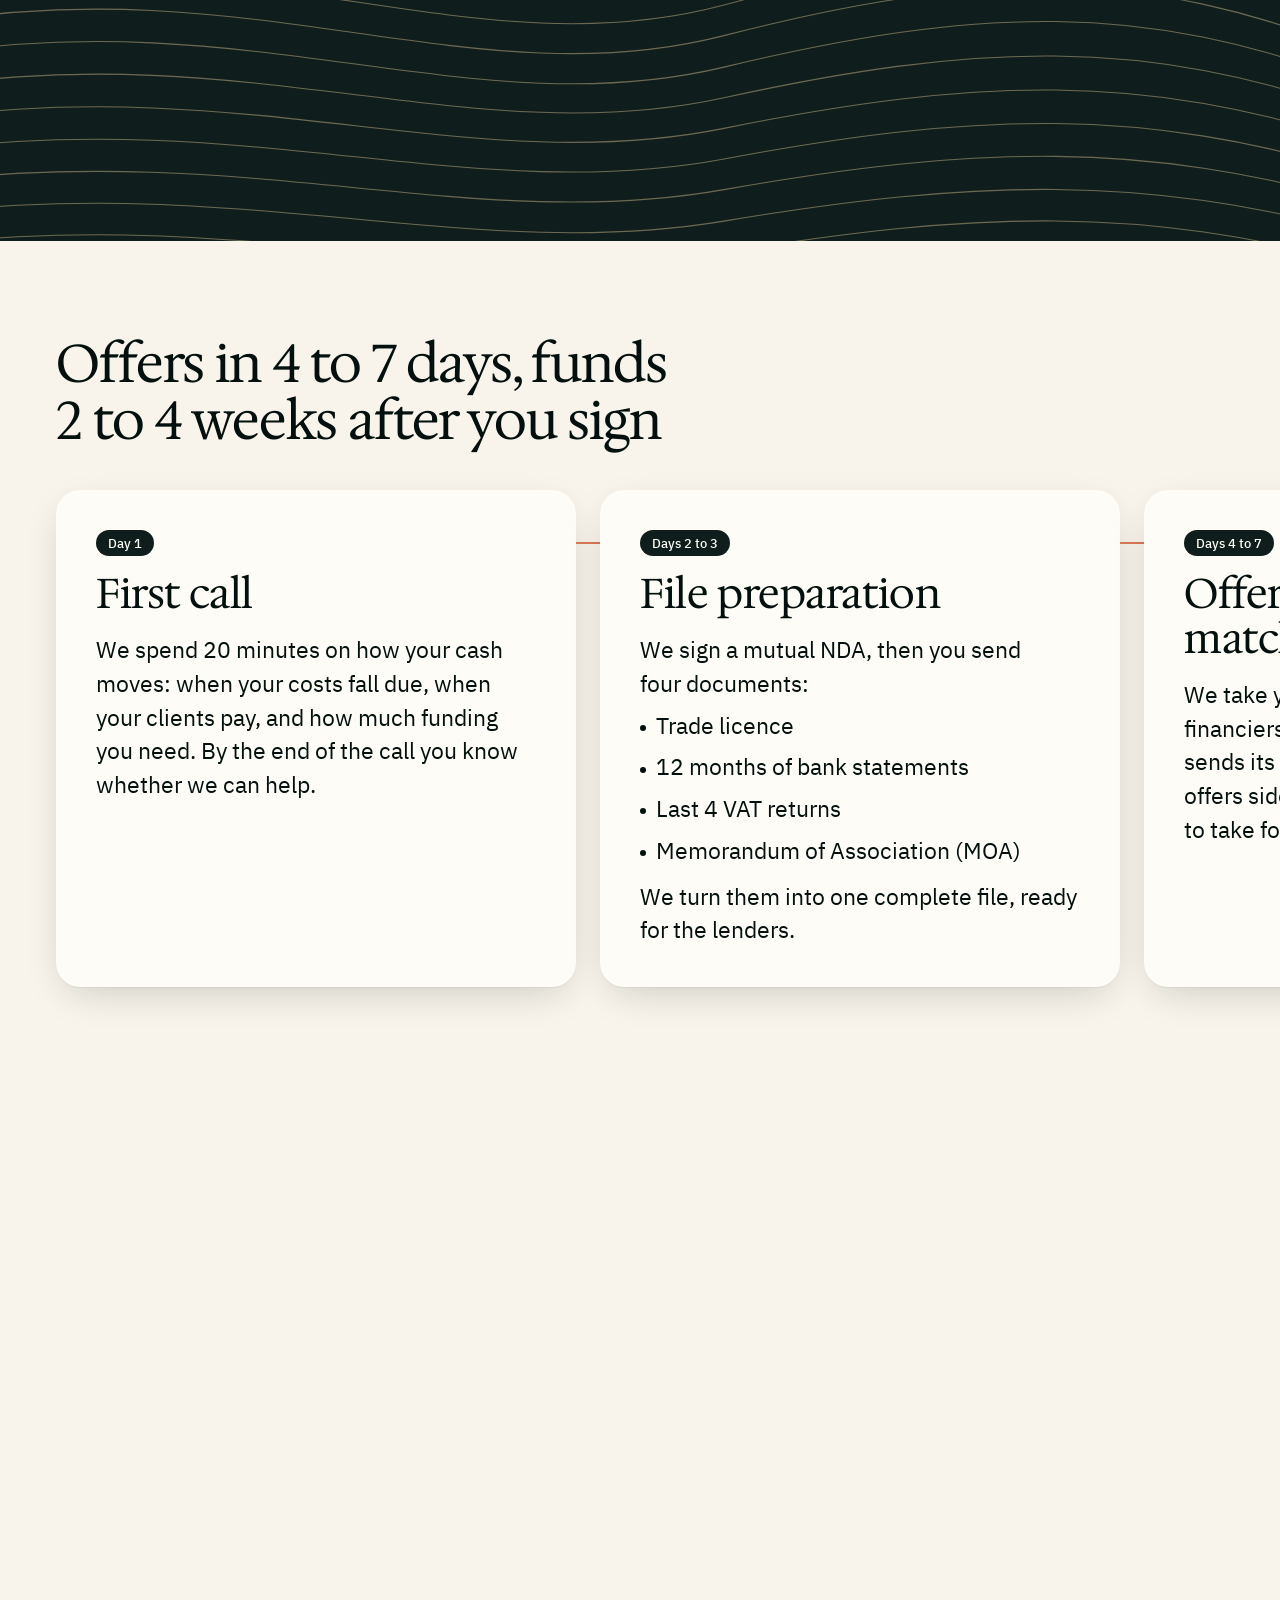
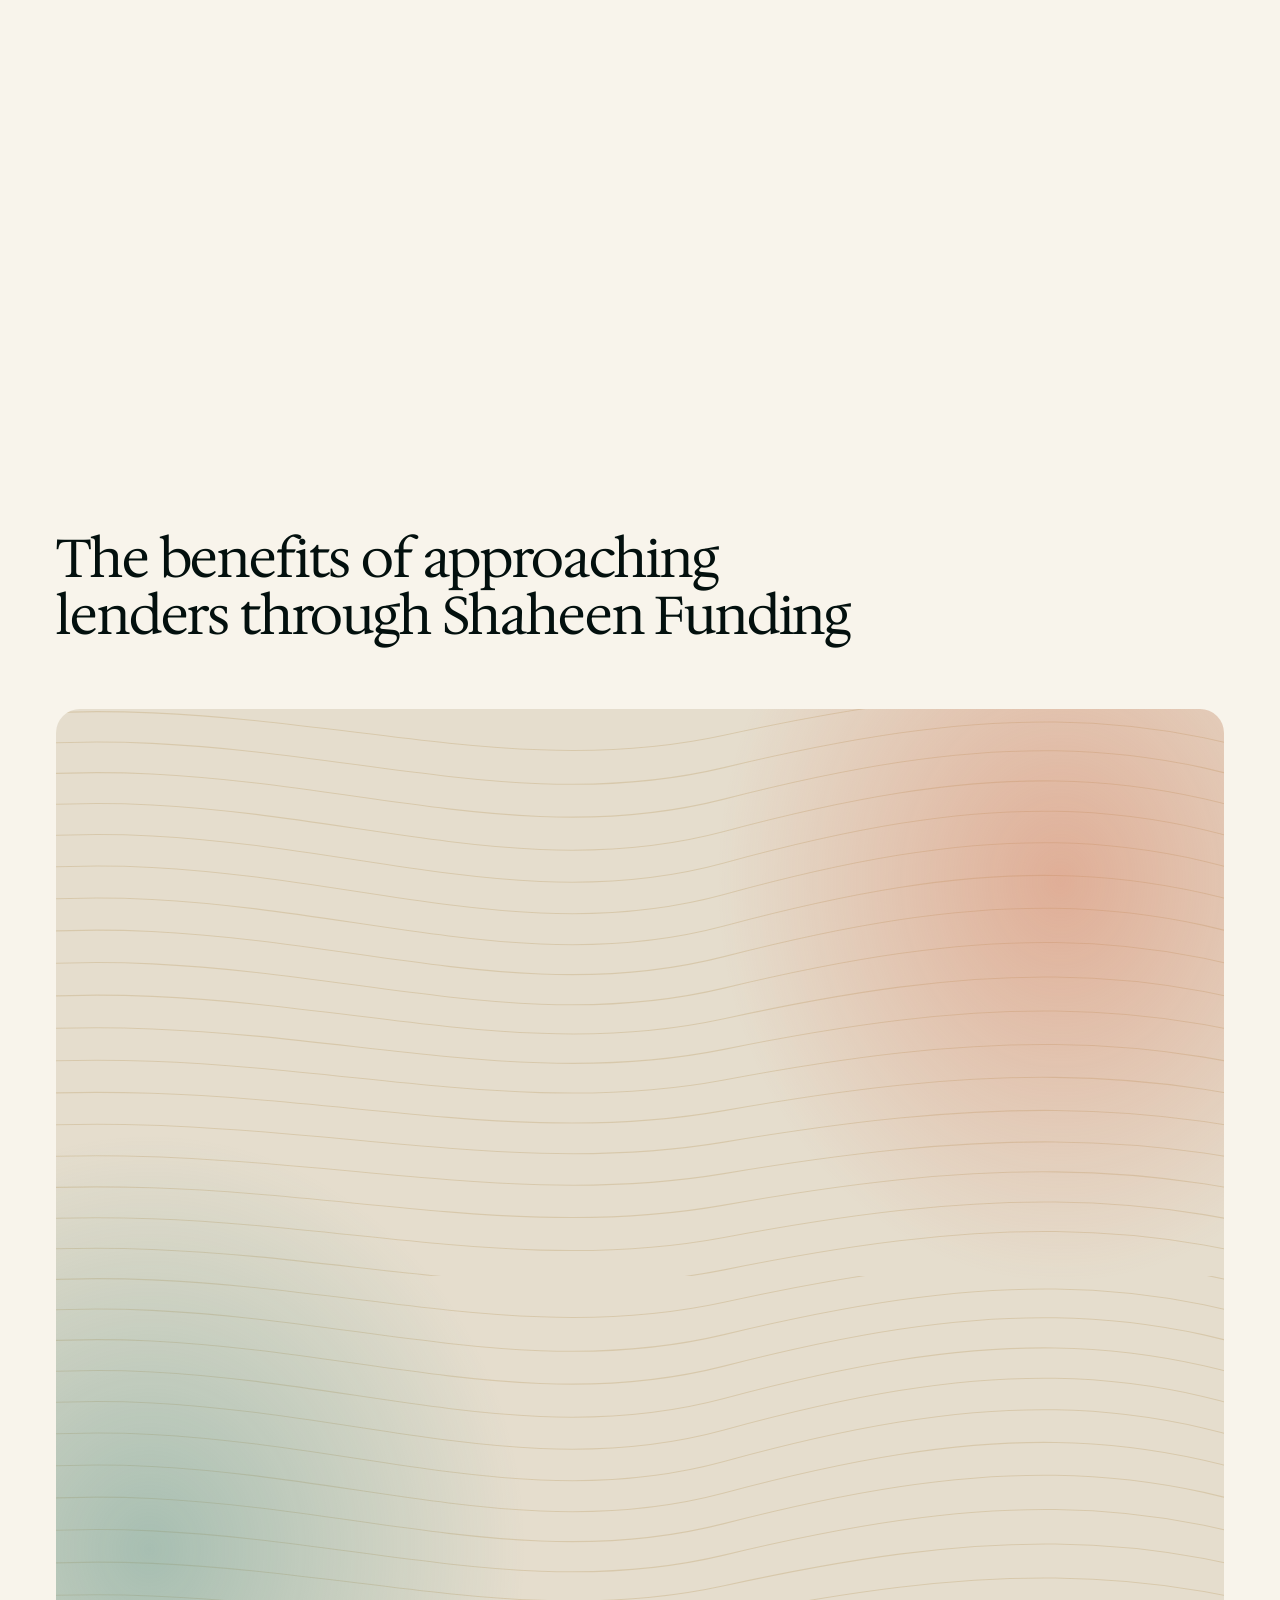
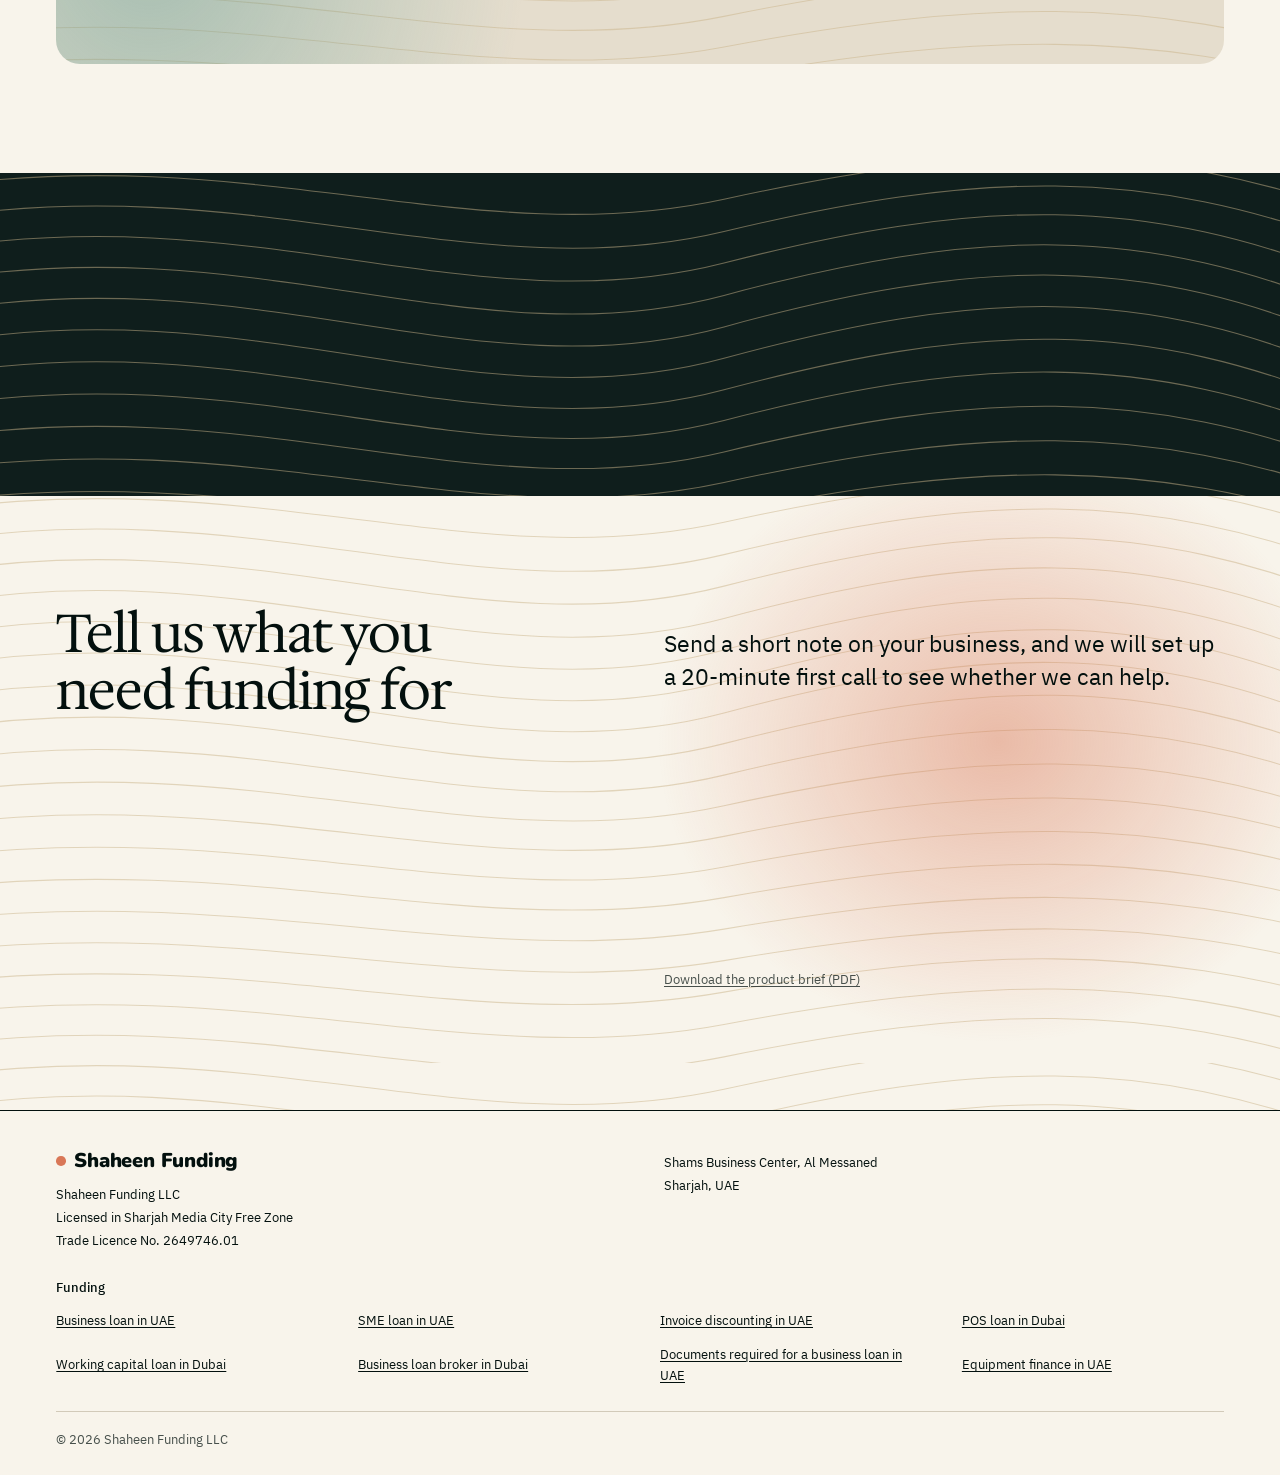
==== commit 5114d4e8: "Comparison: one card per topic on phones, muted going-alone side against a deep green Shaheen side; " ====
--- a/index.html
+++ b/index.html
@@ -24,7 +24,7 @@
 <link rel="icon" href="/favicon.svg" type="image/svg+xml">
 <link rel="apple-touch-icon" href="/apple-touch-icon.png">
 <link rel="preload" href="/fonts/hedvig-letters-serif.woff2" as="font" type="font/woff2" crossorigin>
-<link rel="stylesheet" href="/site.css?v=20261127f">
+<link rel="stylesheet" href="/site.css?v=20261127g">
 <script type="application/ld+json">
 [{"@context":"https://schema.org","@type":"ProfessionalService","@id":"https://shaheenfunding.com/#org","name":"Shaheen Funding",
 "url":"https://shaheenfunding.com/","logo":"https://shaheenfunding.com/favicon.svg","areaServed":"AE",
@@ -191,6 +191,6 @@
 <p class="legal">&copy; 2026 Shaheen Funding LLC</p>
 </div>
 </footer>
-<script src="/site.js?v=20261127f" defer></script>
+<script src="/site.js?v=20261127g" defer></script>
 </body>
 </html>
--- a/site.css
+++ b/site.css
@@ -430,3 +430,23 @@
 .home .how.pin .steps .when{font:var(--label)}
 .home .how.pin .steps>li:not(:last-child)::after{content:"";position:absolute;inset-inline-start:100%;top:calc(var(--space-xl) + 12px);inline-size:var(--space-lg);border-block-start:2px solid var(--color-accent)}
 
+
+/* Comparison, second pass: the two sides must read apart at a glance. Our side is the deep green; going alone is the muted one. */
+.home .compare td:nth-child(2)::before,.home .compare td:last-child::before{color:inherit}
+@media (max-width:767px){
+  .home .why{background:radial-gradient(60% 22% at 92% 30%,var(--orb-warm),transparent 70%),radial-gradient(60% 22% at 6% 74%,var(--orb-cool),transparent 70%),url(/lines.svg) center top/1400px auto repeat-y}
+  .home .compare-stage{padding:0;border-radius:0;overflow:visible;background:none}
+  .home .compare tbody{display:grid;gap:var(--space-lg)}
+  .home .compare tr,.home .compare tbody tr:first-child{padding:0;border:var(--rule-hair) solid var(--glass-edge);border-radius:var(--radius-lg);overflow:clip;background:var(--glass);-webkit-backdrop-filter:var(--frost);backdrop-filter:var(--frost);box-shadow:var(--shadow-soft)}
+  .home .compare tbody th{margin:0;padding:var(--space-lg) var(--space-lg) var(--space-sm);font:400 var(--text-title)/var(--lh-title) var(--font-display);letter-spacing:var(--tracking-title)}
+  .home .compare td:nth-child(2){padding:var(--space-sm) var(--space-lg) var(--space-lg)}
+  .home .compare td:nth-child(2)::before{padding-inline-start:1.3em;background:linear-gradient(45deg,transparent 44%,currentColor 44% 56%,transparent 56%) 0 50%/.8em .8em no-repeat,linear-gradient(-45deg,transparent 44%,currentColor 44% 56%,transparent 56%) 0 50%/.8em .8em no-repeat}
+  .home .compare td:last-child{margin:0;padding:var(--space-md) var(--space-lg) var(--space-lg);border:0;border-radius:0;background:var(--color-deep);color:var(--color-paper-hi);box-shadow:none;font-size:var(--text-lead);line-height:var(--lh-lead)}
+}
+@media (min-width:768px){
+  .home .compare td:last-child,.home .compare thead th:last-child{background:var(--color-deep);color:var(--color-paper-hi);border-inline:0}
+  .home .compare td:last-child{border-block-end-color:var(--color-rule-dark)}
+  .home .compare tbody tr:hover>*{background-color:transparent}
+  .home .compare tbody tr:hover>:not(:last-child){background-color:var(--glass-hi)}
+  .home .compare tbody tr:hover>:last-child{background-color:var(--color-deep)}
+}
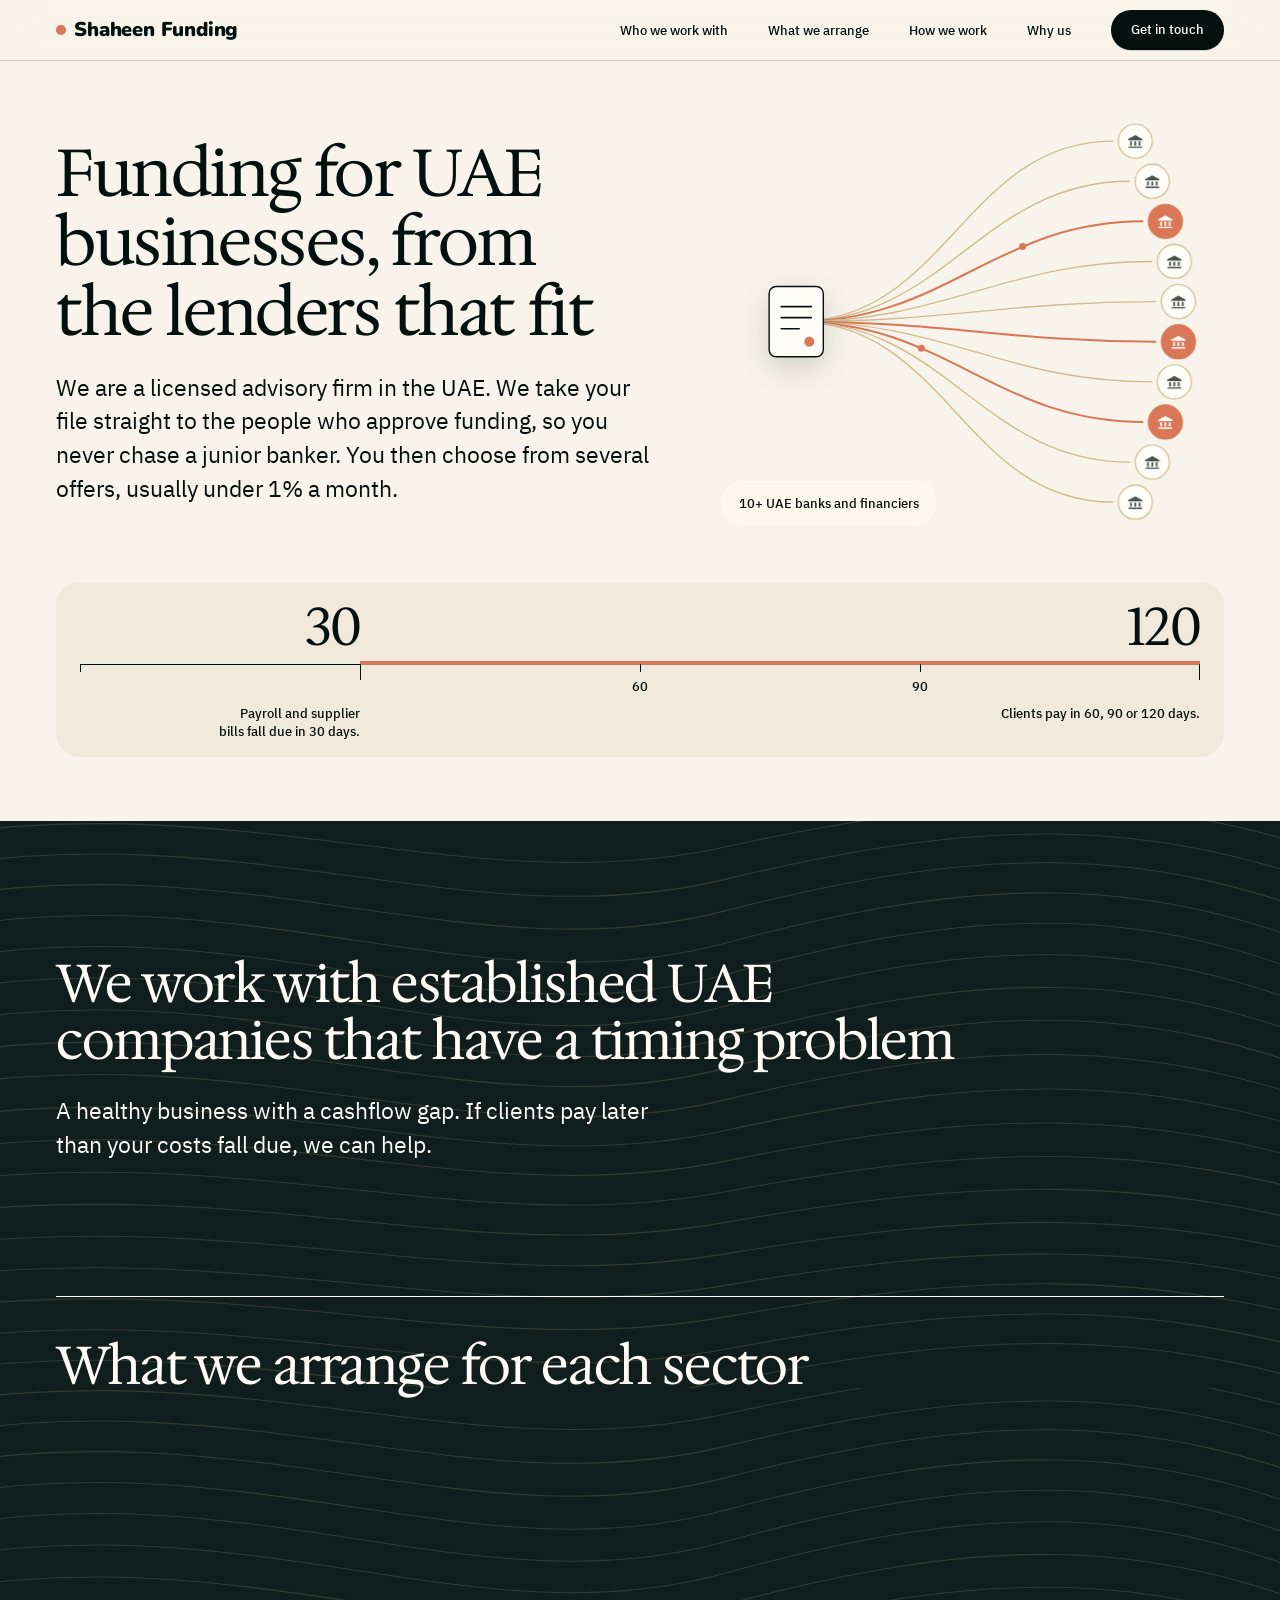
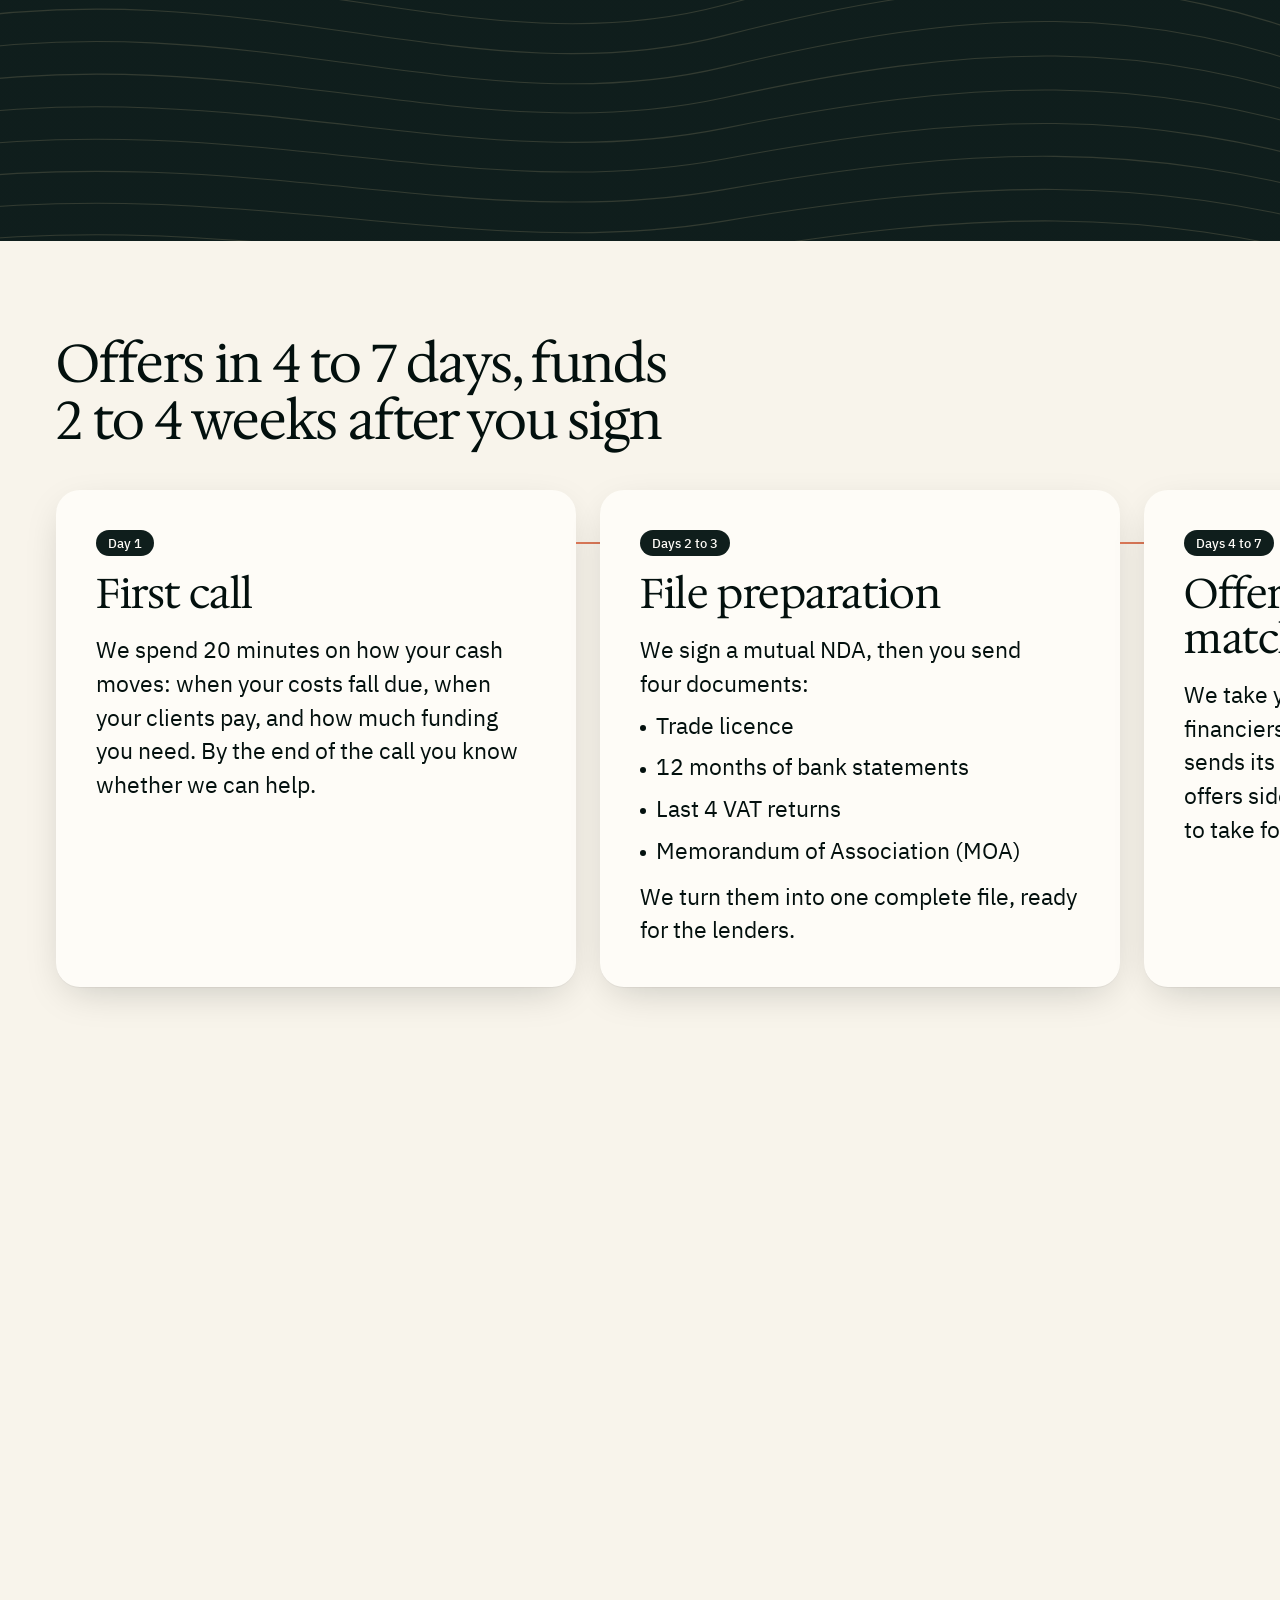
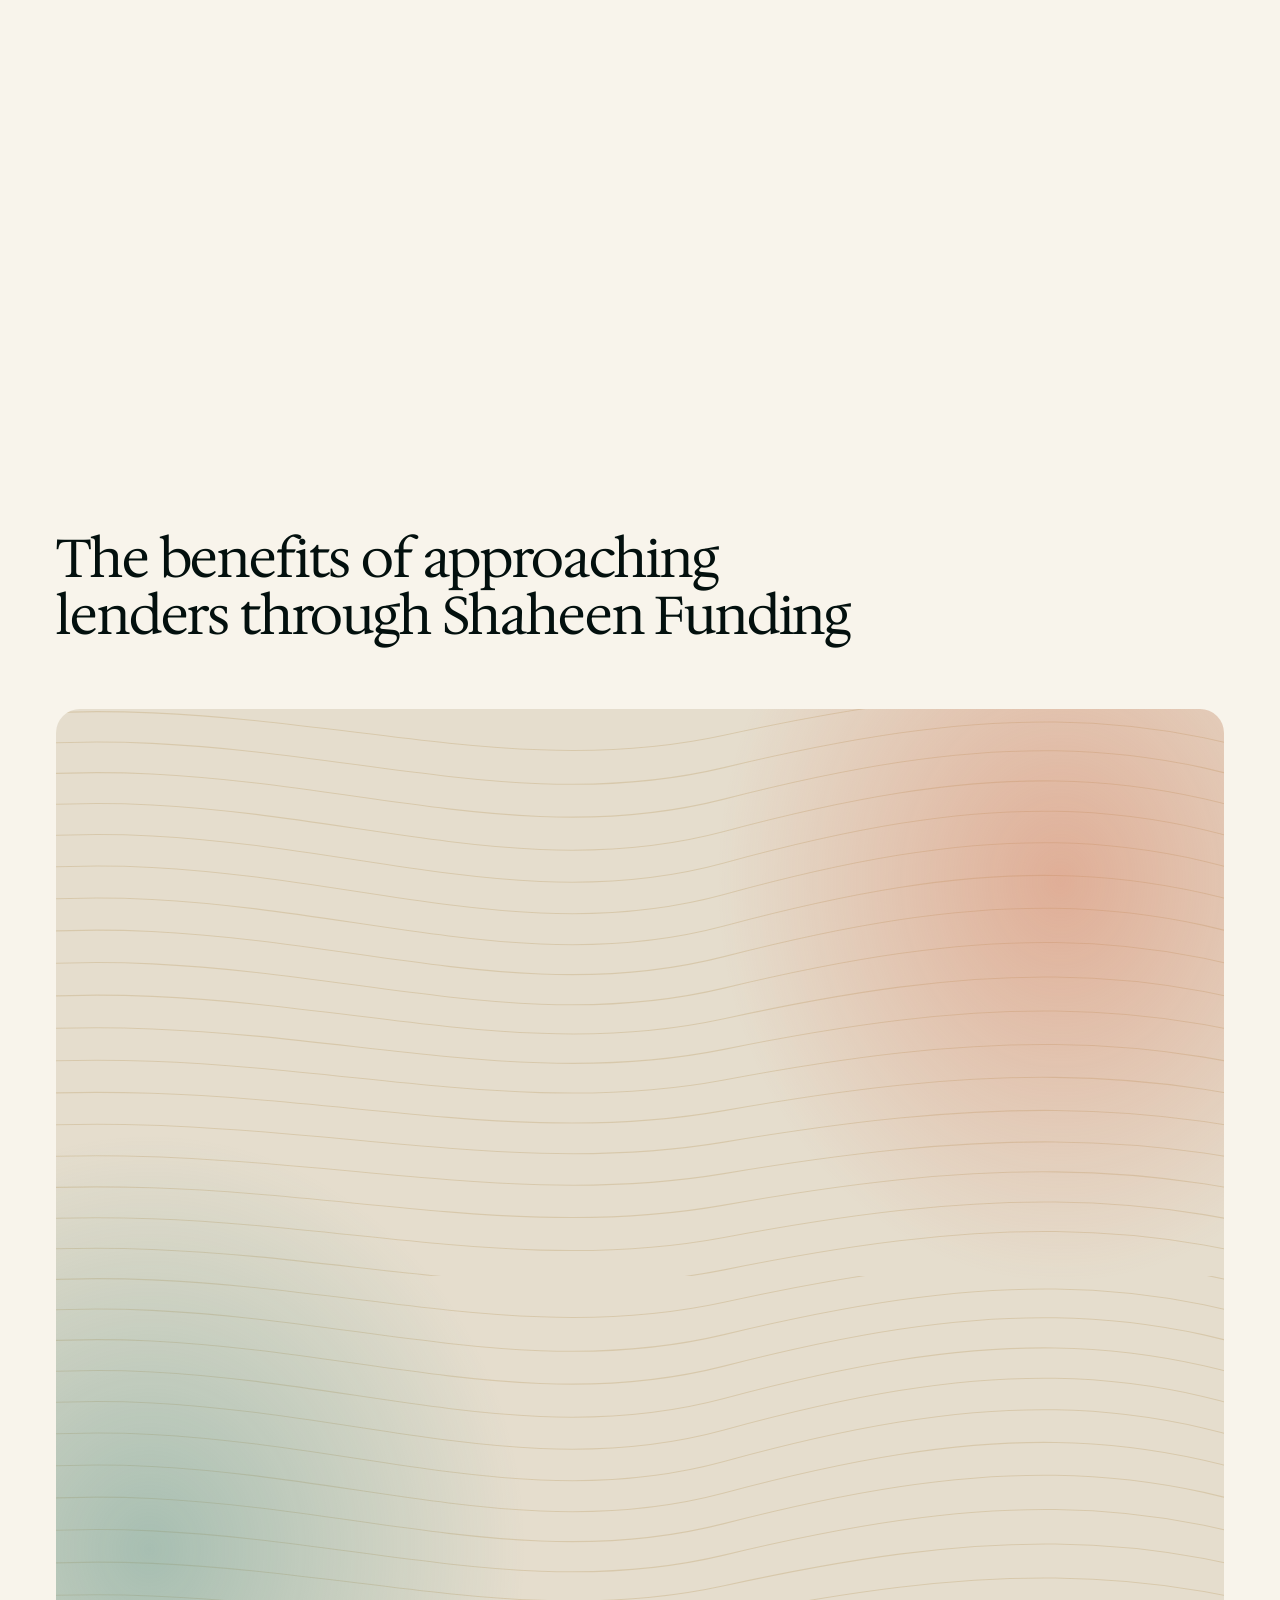
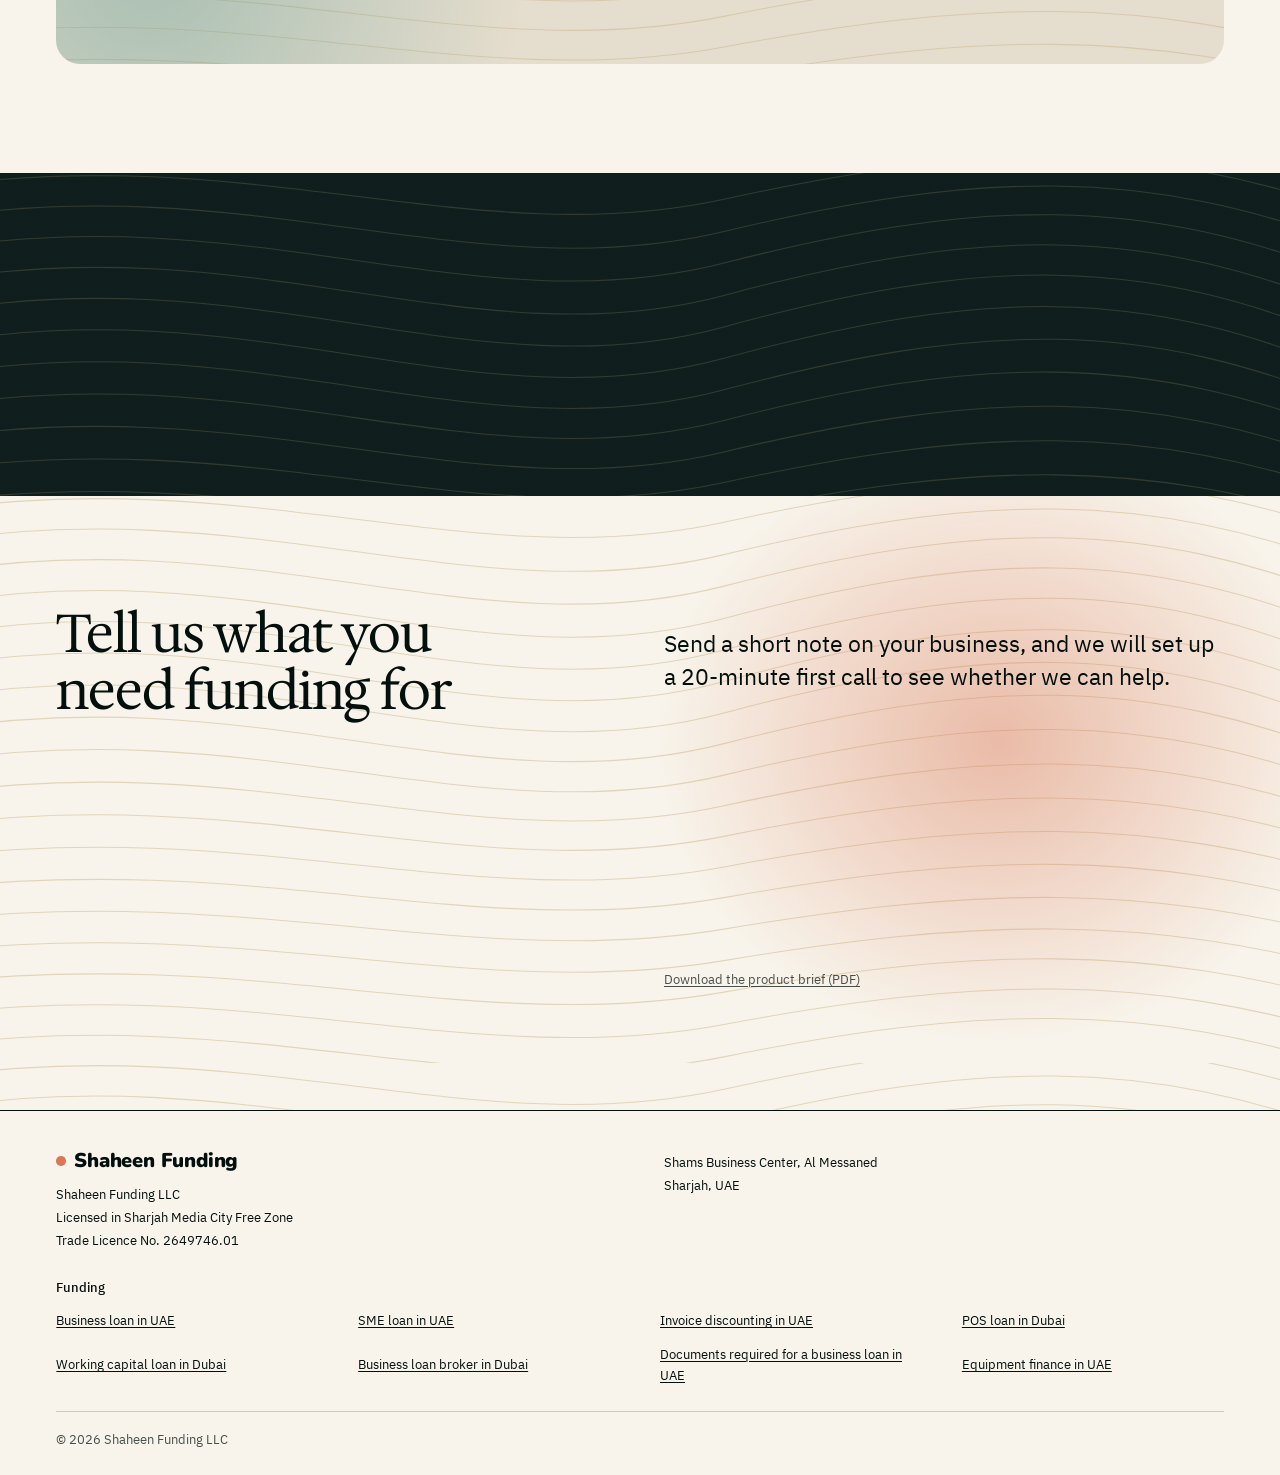
==== commit be6c8700: "Dark bands: sand lines faded under a green veil, sector cards more solid, so the text reads clean Co" ====
--- a/index.html
+++ b/index.html
@@ -24,7 +24,7 @@
 <link rel="icon" href="/favicon.svg" type="image/svg+xml">
 <link rel="apple-touch-icon" href="/apple-touch-icon.png">
 <link rel="preload" href="/fonts/hedvig-letters-serif.woff2" as="font" type="font/woff2" crossorigin>
-<link rel="stylesheet" href="/site.css?v=20261127g">
+<link rel="stylesheet" href="/site.css?v=20261127h">
 <script type="application/ld+json">
 [{"@context":"https://schema.org","@type":"ProfessionalService","@id":"https://shaheenfunding.com/#org","name":"Shaheen Funding",
 "url":"https://shaheenfunding.com/","logo":"https://shaheenfunding.com/favicon.svg","areaServed":"AE",
@@ -191,6 +191,6 @@
 <p class="legal">&copy; 2026 Shaheen Funding LLC</p>
 </div>
 </footer>
-<script src="/site.js?v=20261127g" defer></script>
+<script src="/site.js?v=20261127h" defer></script>
 </body>
 </html>
--- a/site.css
+++ b/site.css
@@ -22,7 +22,7 @@
   --color-sand:oklch(80% 0.062 82); --color-teal:oklch(62% 0.07 185);
   --glass:color-mix(in oklab,var(--color-paper-hi) 34%,transparent); --glass-hi:color-mix(in oklab,var(--color-paper-hi) 66%,transparent);
   --glass-edge:color-mix(in oklab,var(--color-paper-hi) 85%,transparent);
-  --glass-night:color-mix(in oklab,var(--color-paper-hi) 7%,transparent); --glass-night-edge:color-mix(in oklab,var(--color-paper-hi) 18%,transparent);
+  --glass-night:color-mix(in oklab,color-mix(in oklab,var(--color-paper-hi) 9%,var(--color-deep)) 86%,transparent); --night-veil:color-mix(in oklab,var(--color-deep) 62%,transparent); --glass-night-edge:color-mix(in oklab,var(--color-paper-hi) 18%,transparent);
   --orb-warm:color-mix(in oklab,var(--color-accent) 46%,transparent); --orb-cool:color-mix(in oklab,var(--color-teal) 42%,transparent);
   --shadow-soft:0 1px 1px color-mix(in oklab,var(--color-ink) 5%,transparent),0 12px 40px -12px color-mix(in oklab,var(--color-ink) 22%,transparent);
   --frost:blur(14px) saturate(1.6);
@@ -341,7 +341,7 @@
 .home .gap{padding:var(--space-lg) var(--space-lg) var(--space-md);border-radius:var(--radius-lg);background:var(--color-paper-2)}
 
 /* Sand lines run under every dark band and under the comparison. */
-.night{background:var(--color-deep) url(/lines.svg) center top/max(100%,1400px) auto repeat-y}
+.night{background:linear-gradient(var(--night-veil),var(--night-veil)),url(/lines.svg) center top/max(100%,1400px) auto repeat-y,var(--color-deep)}
 
 /* What we arrange: three frosted cards on the dark band. */
 .home .ledger tbody tr{border:var(--rule-hair) solid var(--glass-night-edge);border-radius:var(--radius-lg);background:var(--glass-night);-webkit-backdrop-filter:var(--frost);backdrop-filter:var(--frost)}
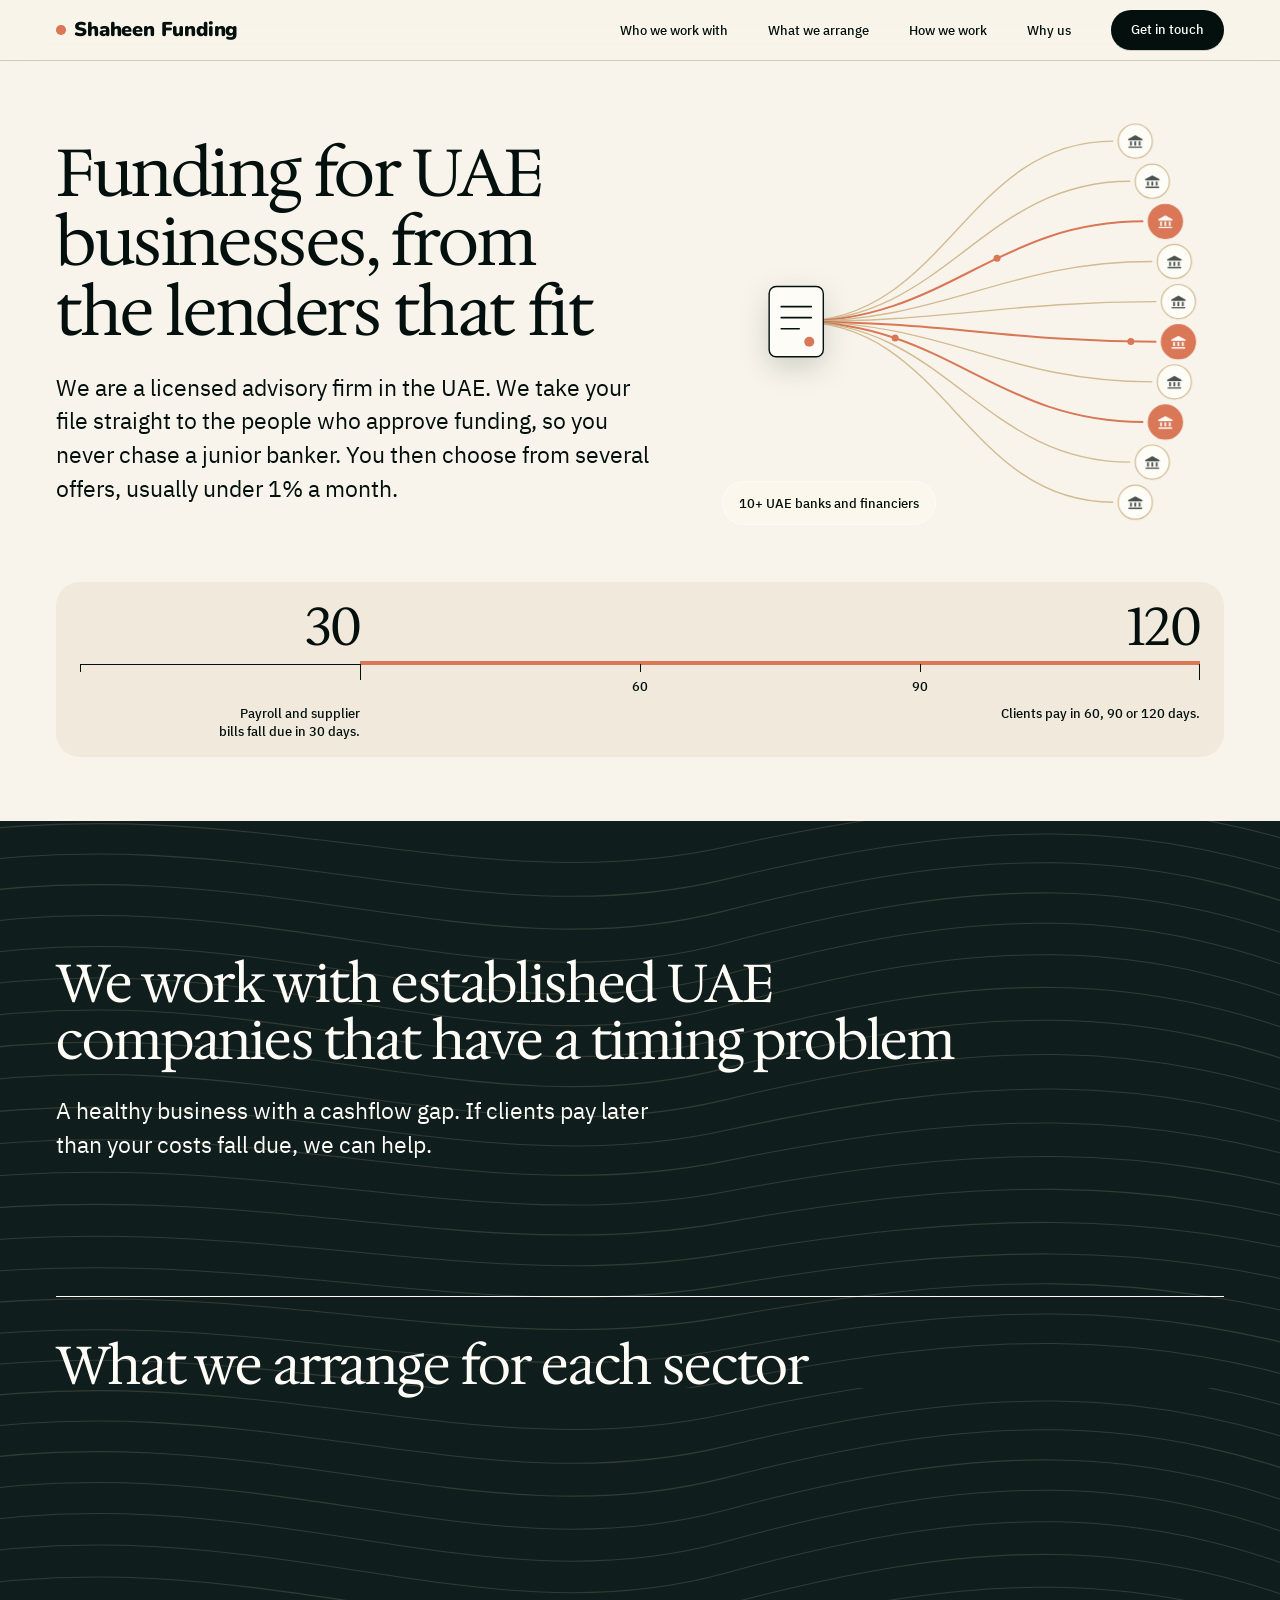
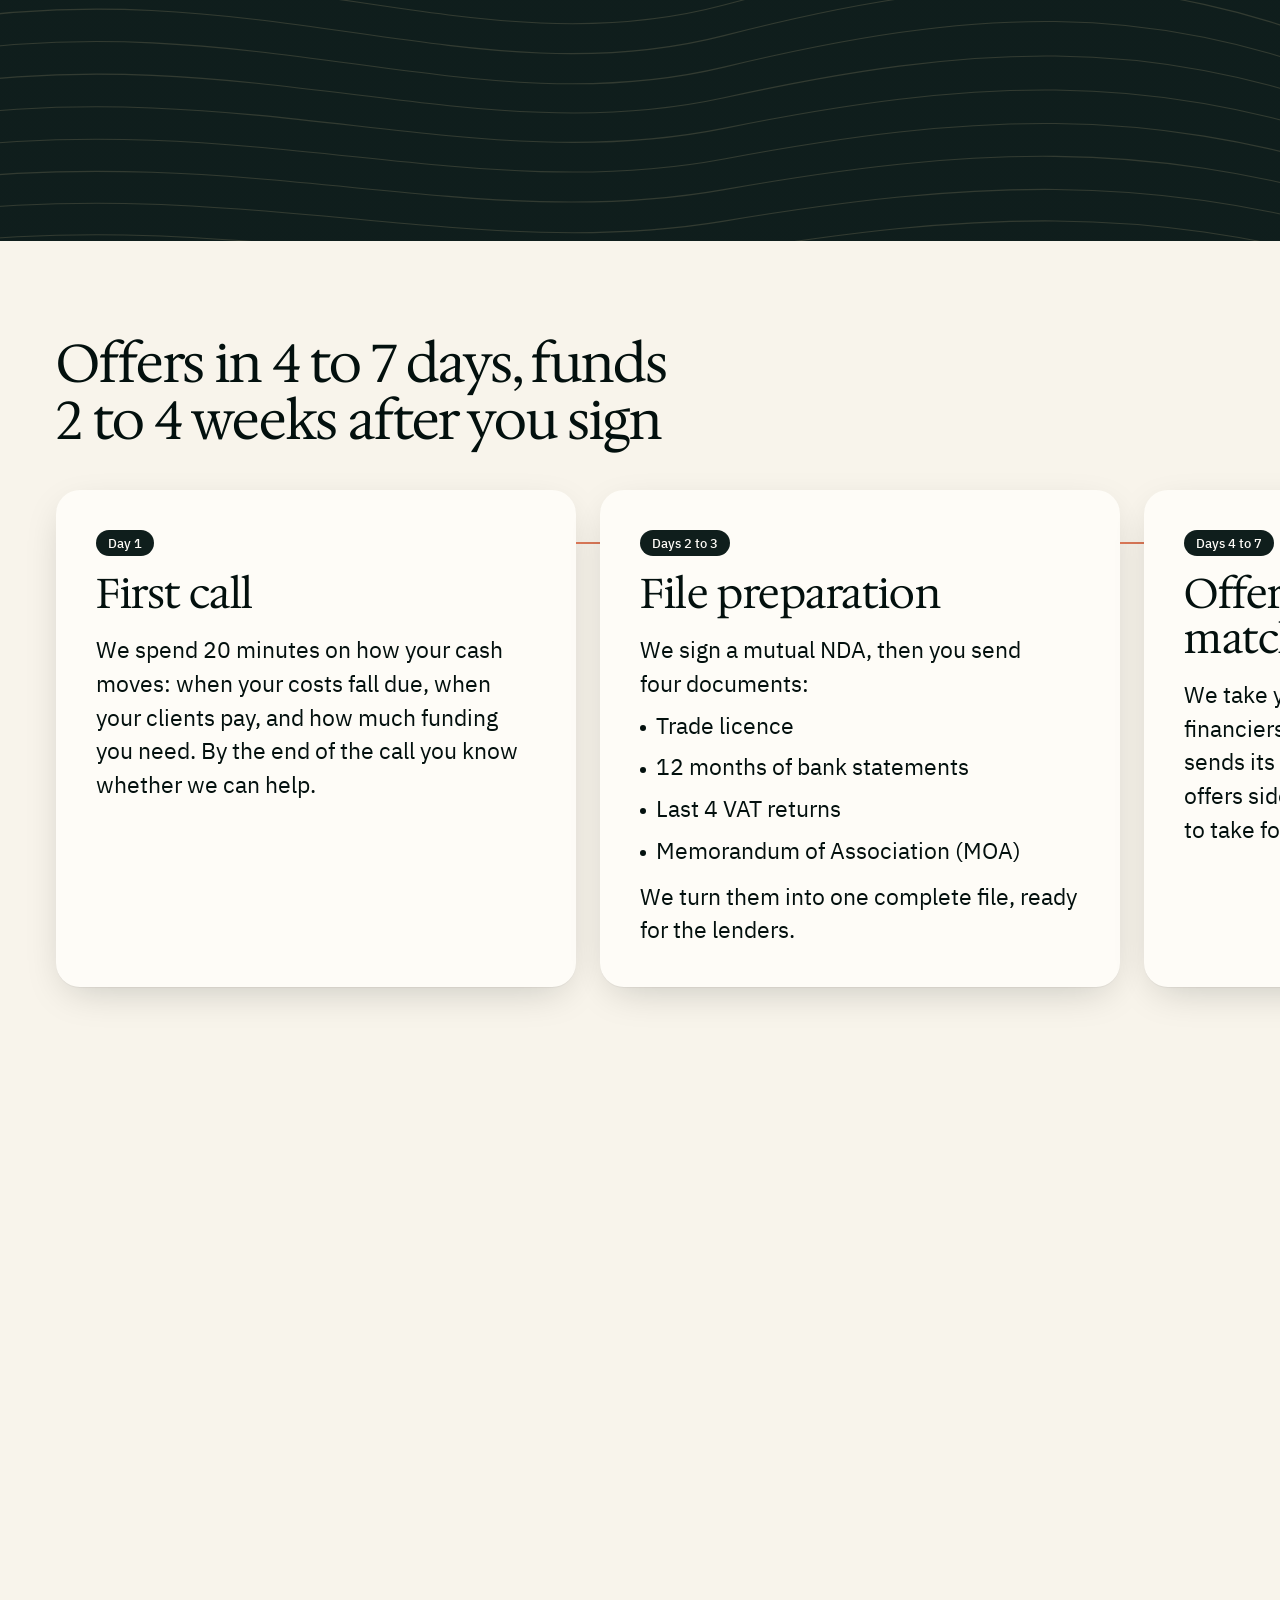
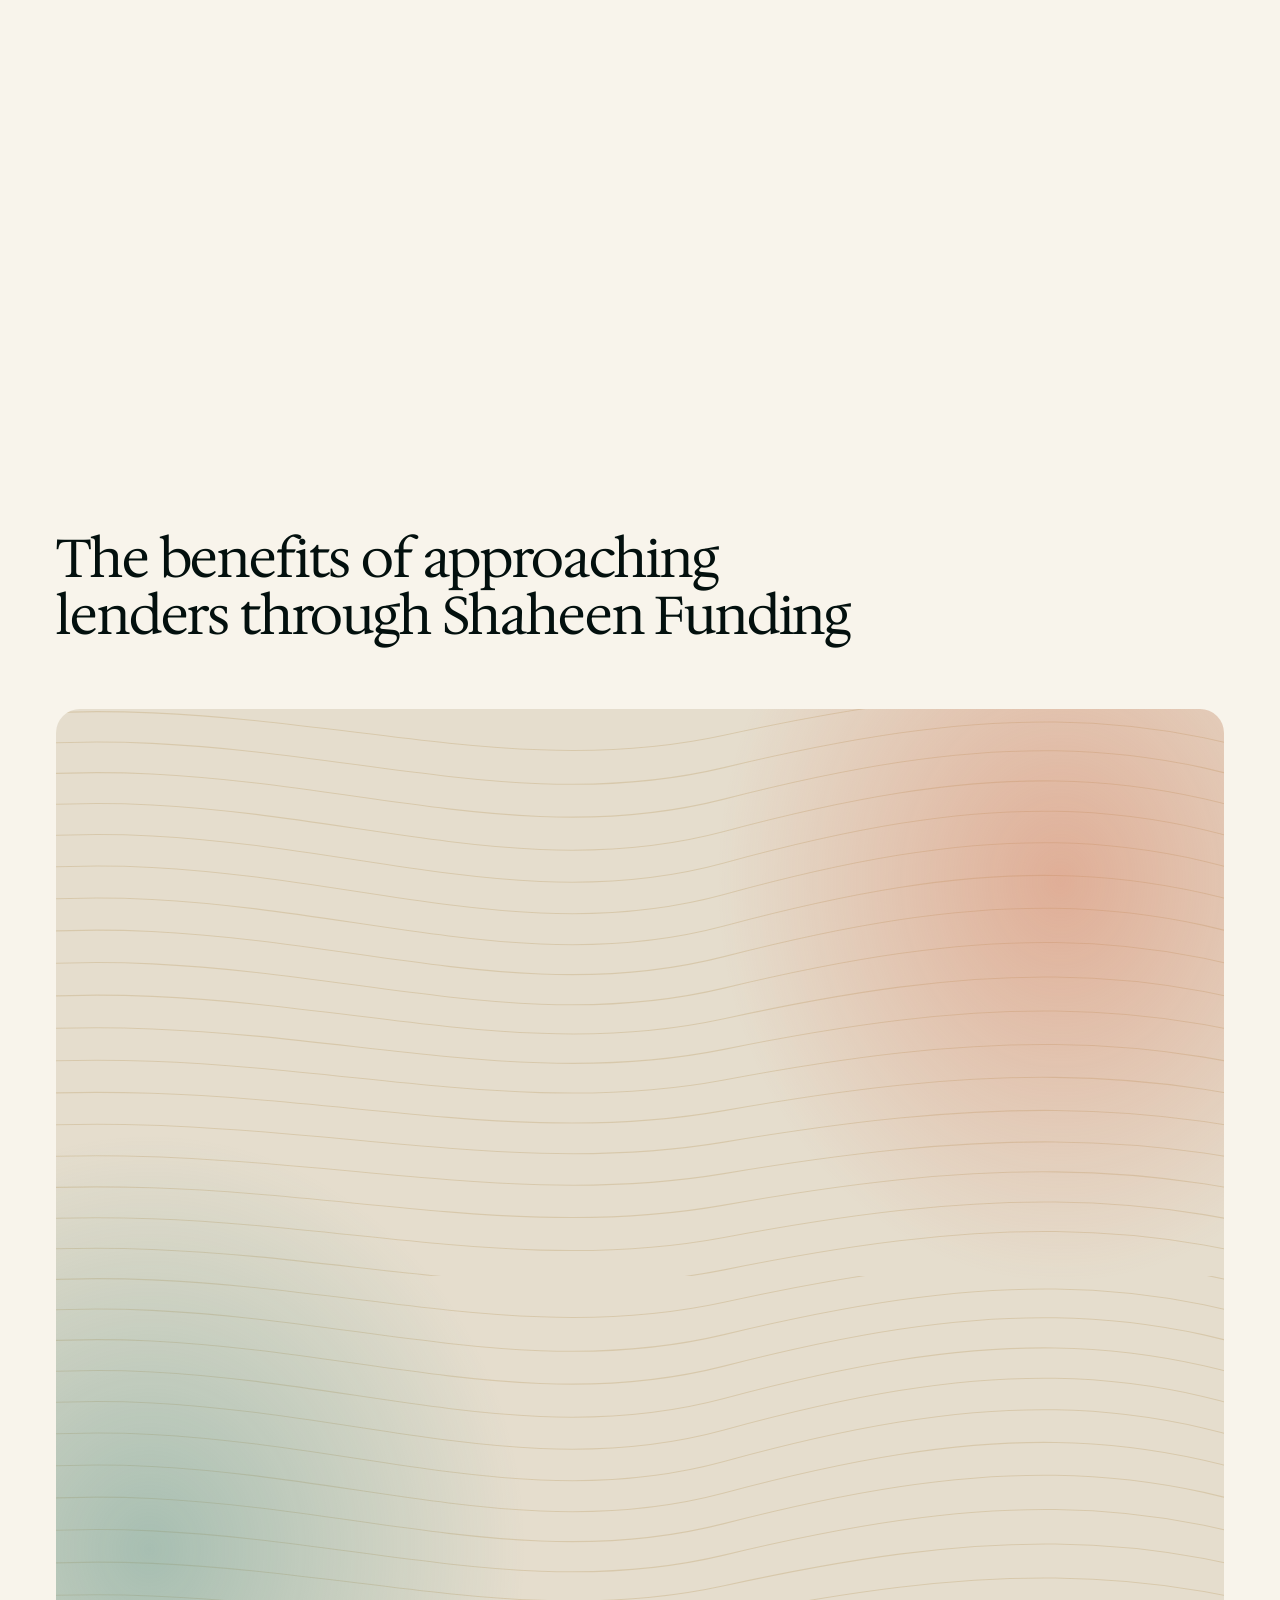
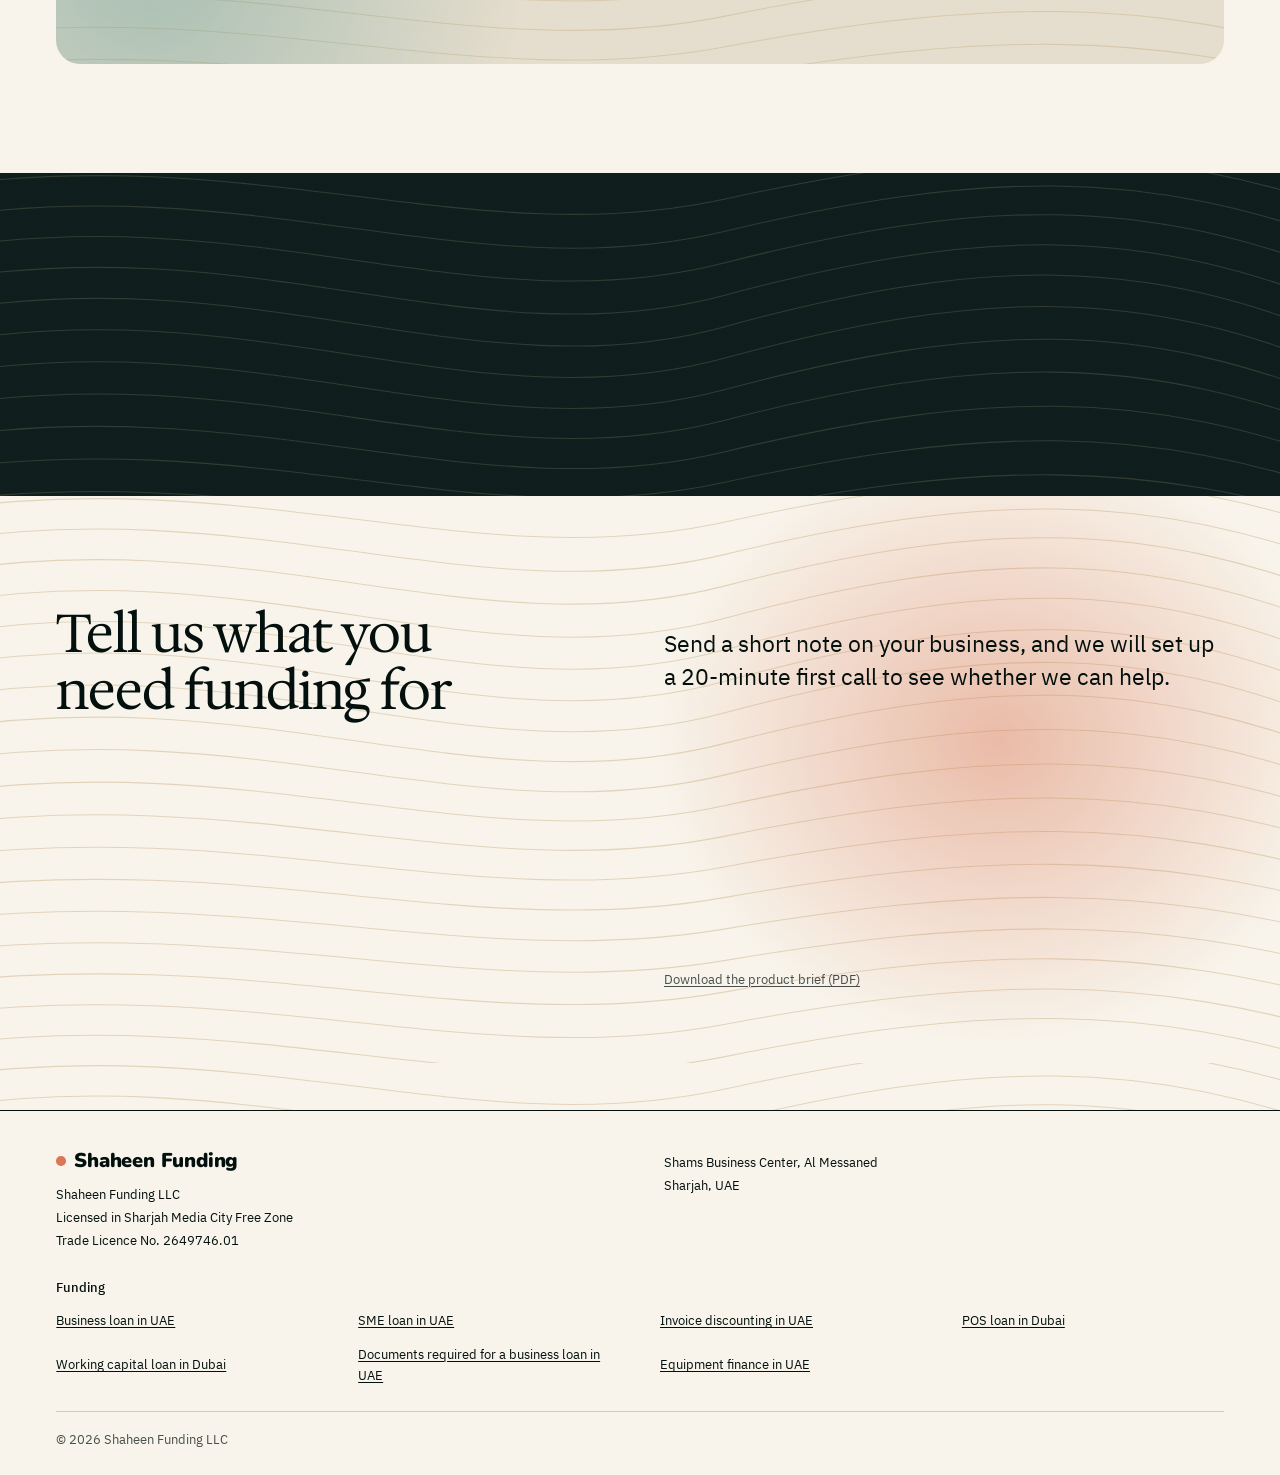
==== commit ca70042e: "Remove the business loan broker page and its links: we are advisors Co-Authored-By: Claude Fable 5.2" ====
--- a/index.html
+++ b/index.html
@@ -183,7 +183,6 @@
 <li><a href="/invoice-discounting-uae/">Invoice discounting in UAE</a></li>
 <li><a href="/pos-loan-dubai/">POS loan in Dubai</a></li>
 <li><a href="/working-capital-loan-dubai/">Working capital loan in Dubai</a></li>
-<li><a href="/business-loan-broker-dubai/">Business loan broker in Dubai</a></li>
 <li><a href="/documents-required-for-business-loan-uae/">Documents required for a business loan in UAE</a></li>
 <li><a href="/equipment-finance-uae/">Equipment finance in UAE</a></li>
 </ul>
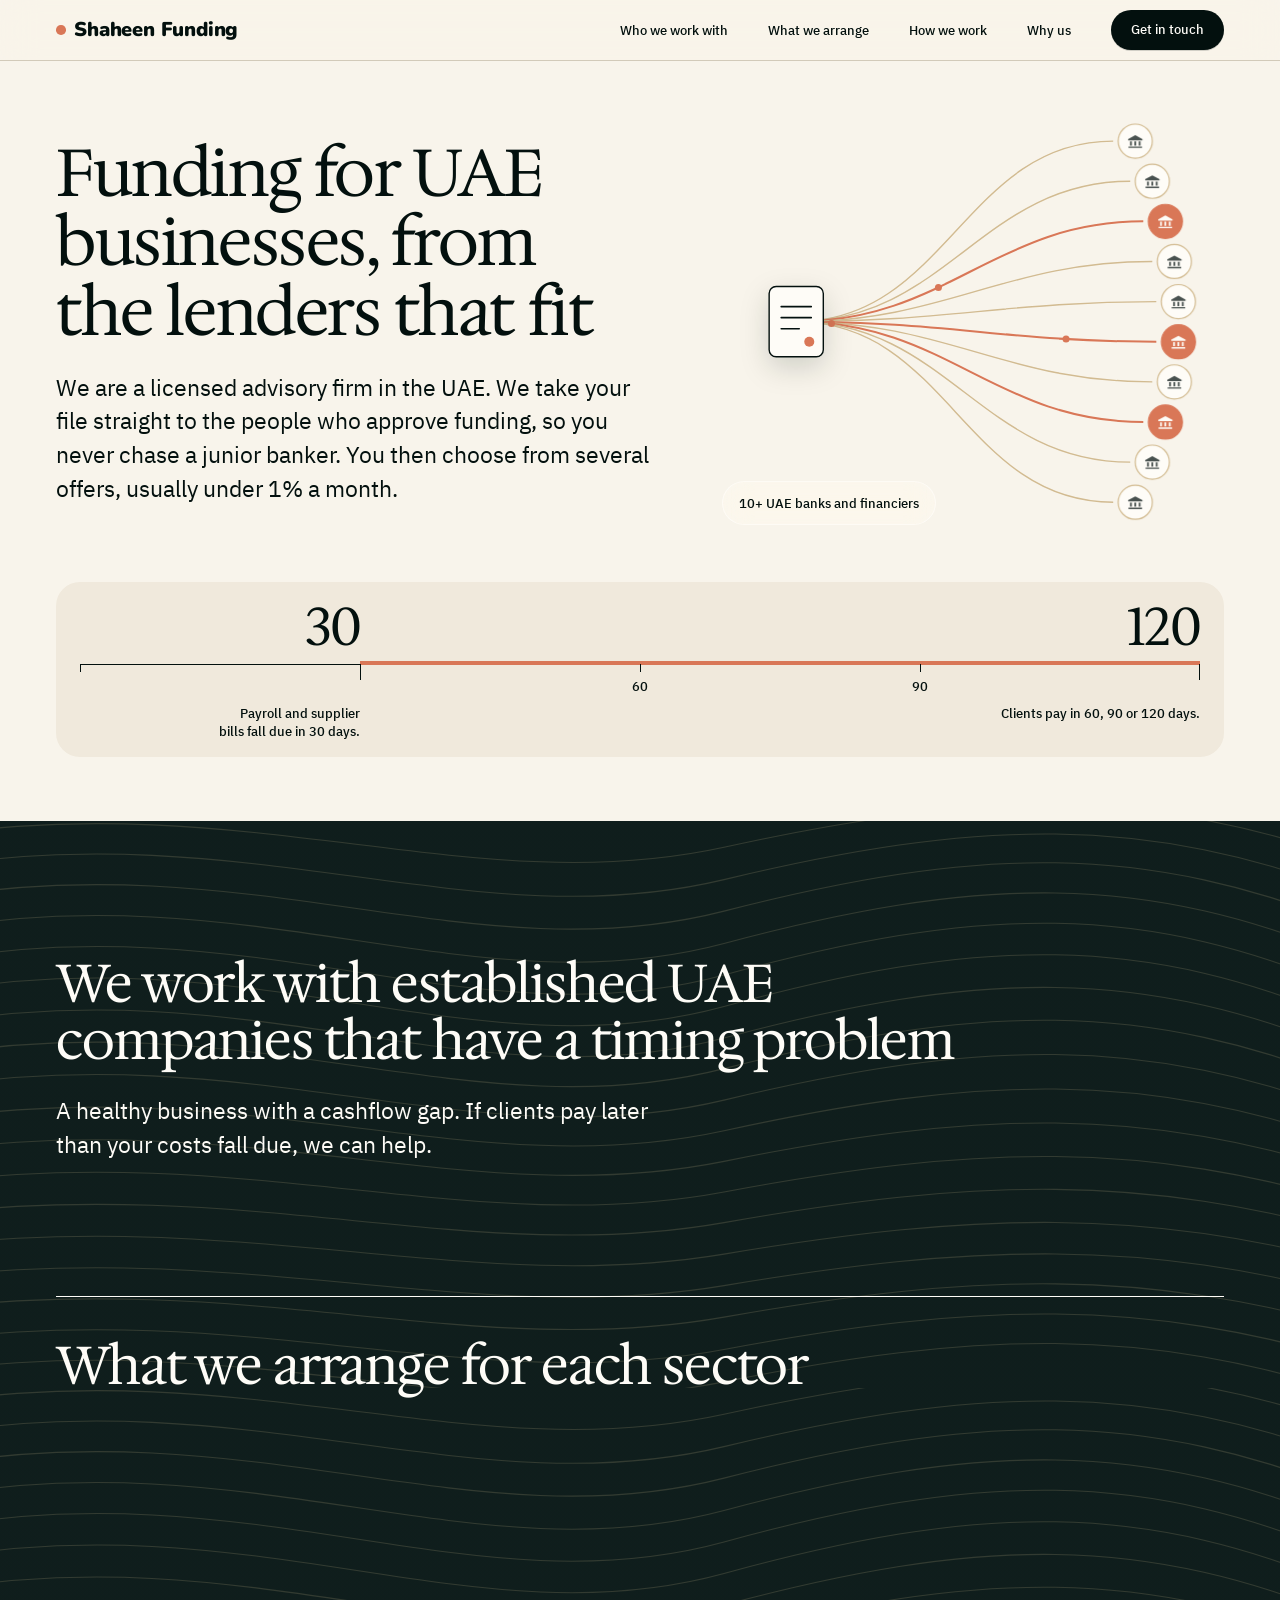
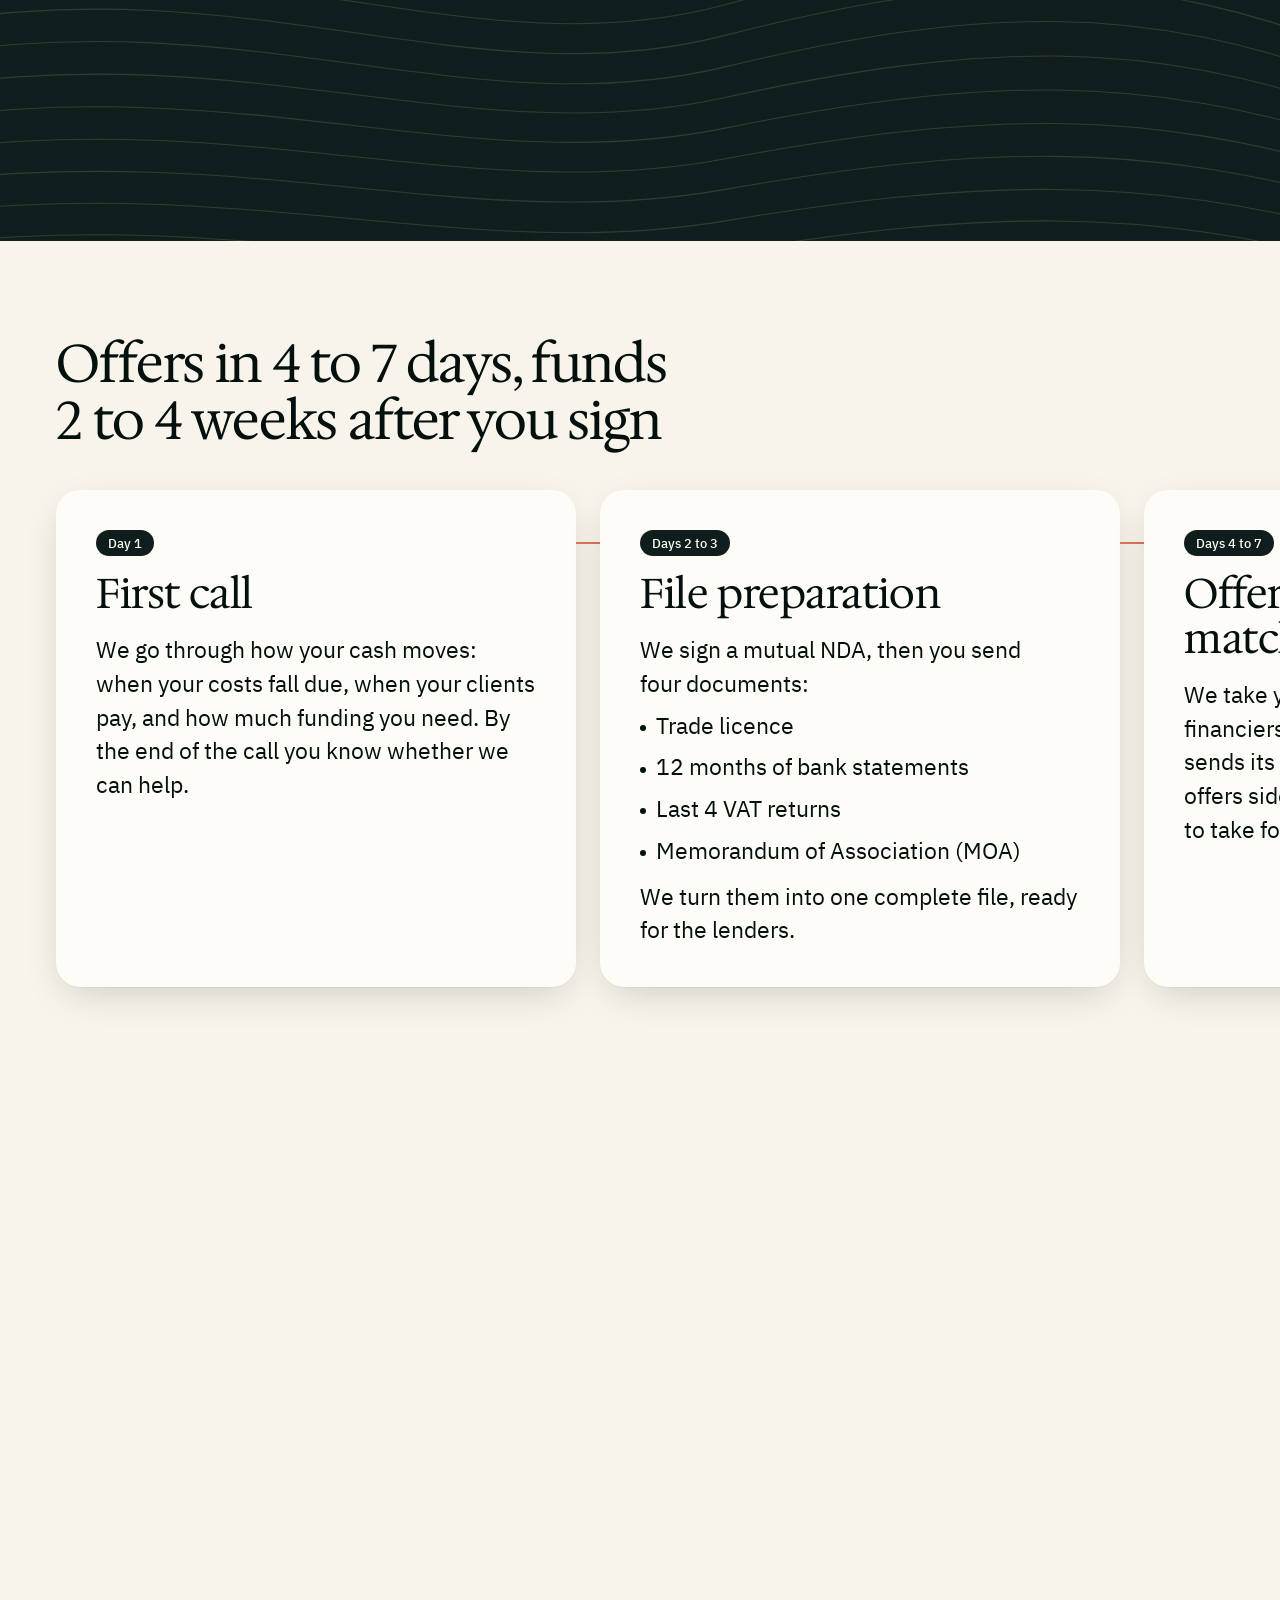
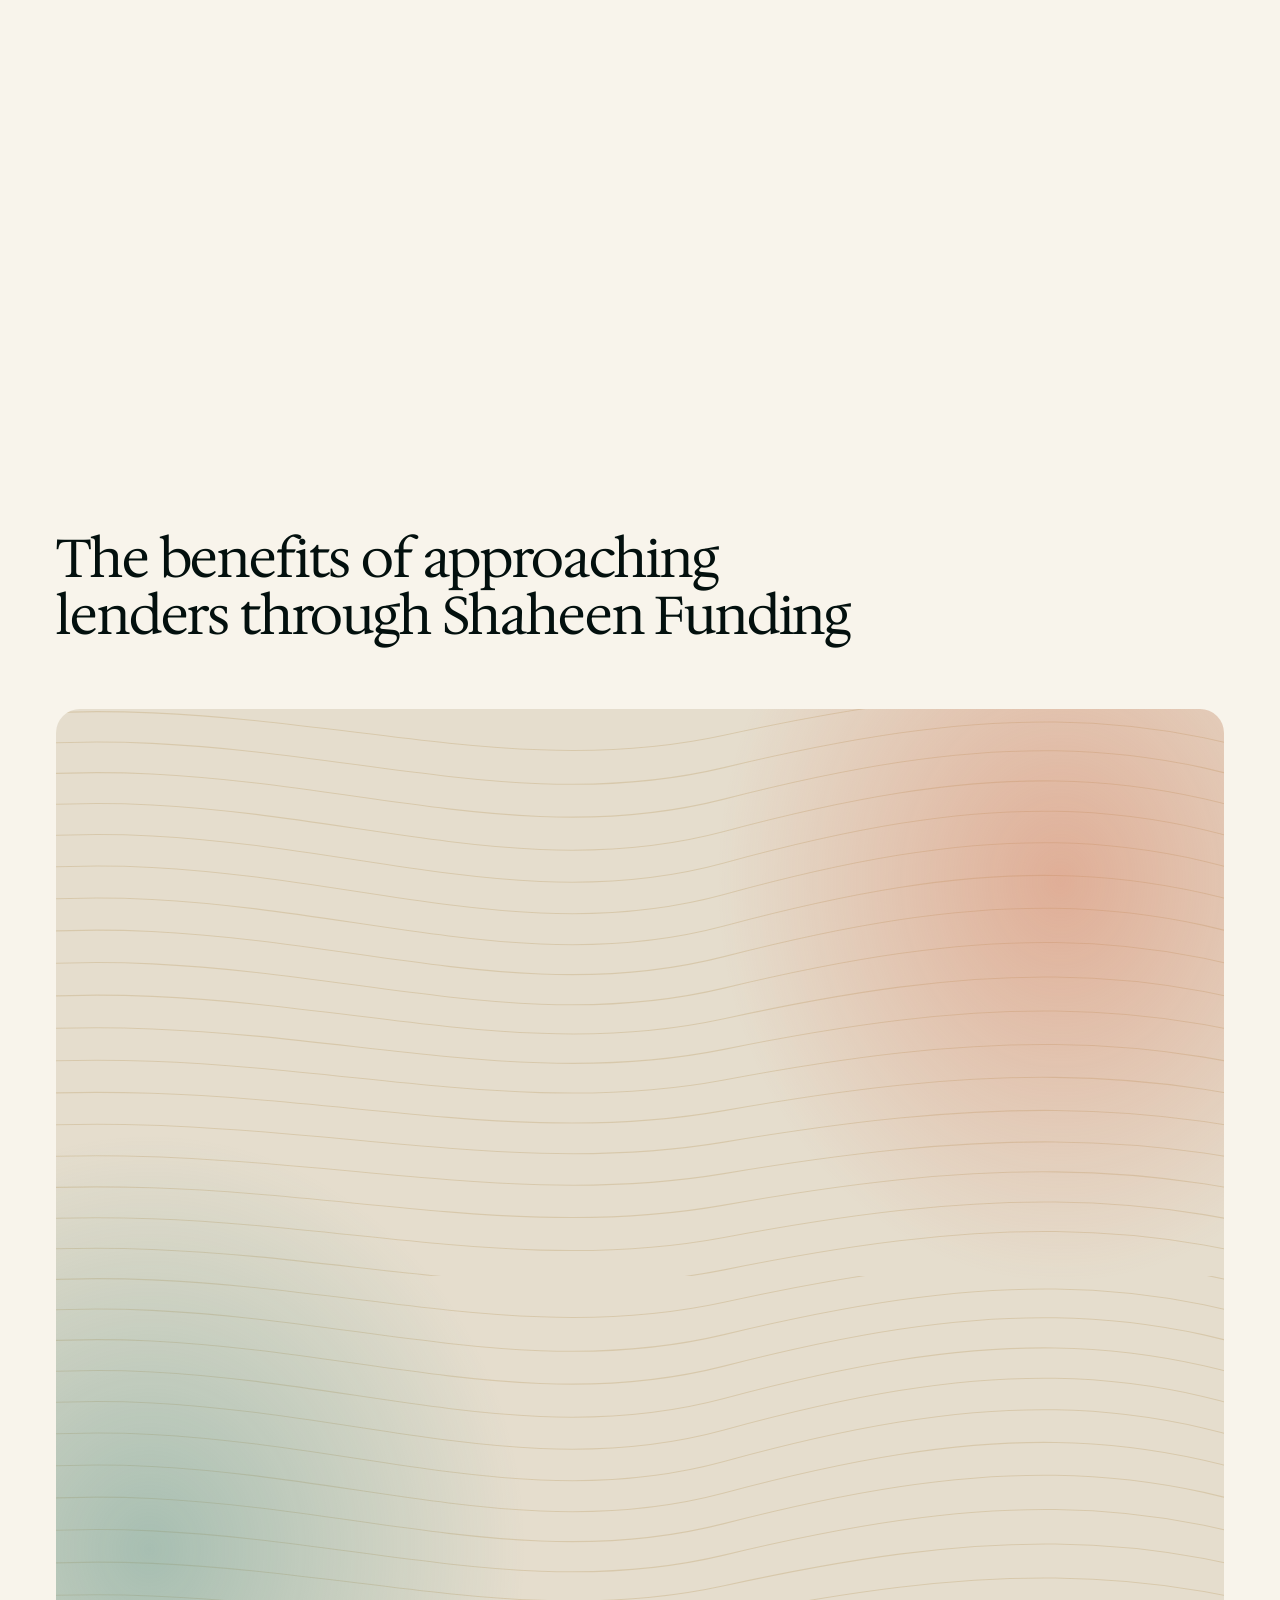
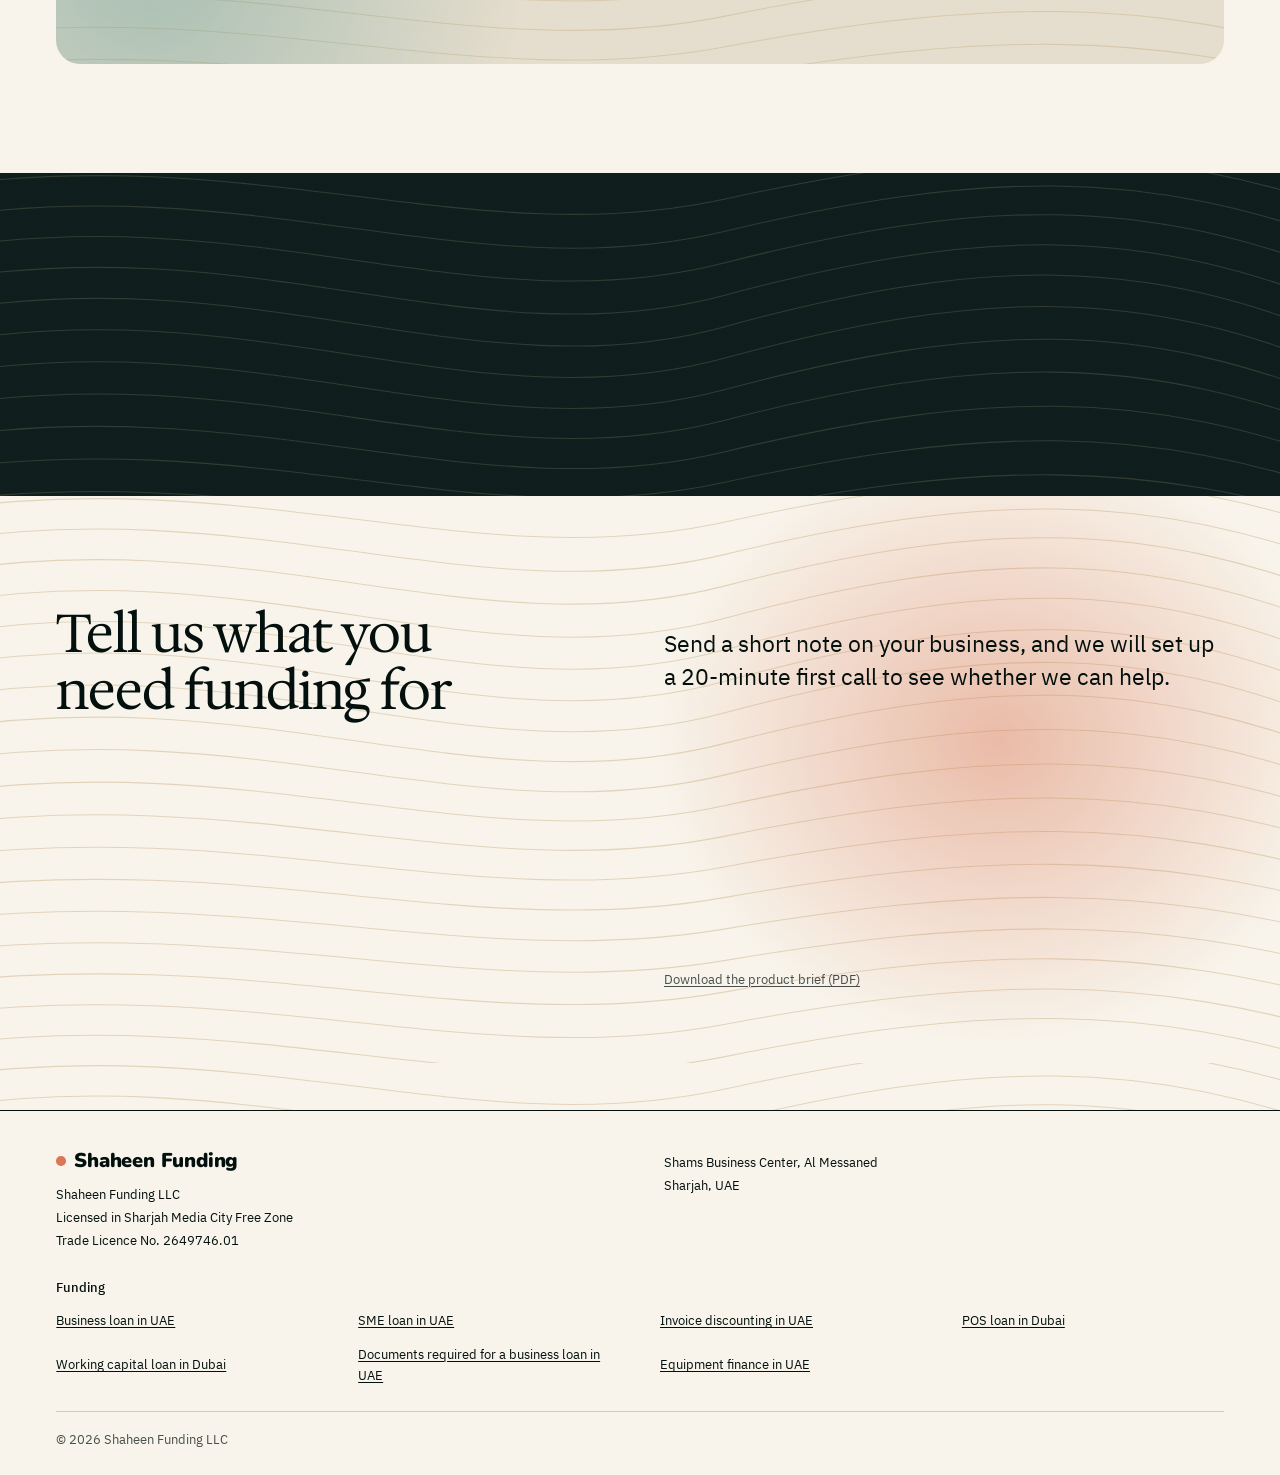
==== commit e0810702: "Mention the 20-minute call only in the contact line Co-Authored-By: Claude Fable 5.2 <noreply@anthro" ====
--- a/index.html
+++ b/index.html
@@ -24,7 +24,7 @@
 <link rel="icon" href="/favicon.svg" type="image/svg+xml">
 <link rel="apple-touch-icon" href="/apple-touch-icon.png">
 <link rel="preload" href="/fonts/hedvig-letters-serif.woff2" as="font" type="font/woff2" crossorigin>
-<link rel="stylesheet" href="/site.css?v=20261127h">
+<link rel="stylesheet" href="/site.css?v=20261127i">
 <script type="application/ld+json">
 [{"@context":"https://schema.org","@type":"ProfessionalService","@id":"https://shaheenfunding.com/#org","name":"Shaheen Funding",
 "url":"https://shaheenfunding.com/","logo":"https://shaheenfunding.com/favicon.svg","areaServed":"AE",
@@ -112,7 +112,7 @@
 <div class="wrap">
 <h2>Offers in <span class="nb">4 to 7 days</span>, funds <span class="nb">2 to 4 weeks</span> after you sign</h2>
 <ol class="steps">
-<li><p class="when">Day 1</p><h3>First call</h3><p>We spend 20 minutes on how your cash moves: when your costs fall due, when your clients pay, and how much funding you need. By the end of the call you know whether we can help.</p></li>
+<li><p class="when">Day 1</p><h3>First call</h3><p>We go through how your cash moves: when your costs fall due, when your clients pay, and how much funding you need. By the end of the call you know whether we can help.</p></li>
 <li><p class="when">Days 2 to 3</p><h3>File preparation</h3><div class="docs-wrap"><p>We sign a mutual NDA, then you send four documents:</p><ul class="docs"><li>Trade licence</li><li>12 months of bank statements</li><li>Last 4 VAT returns</li><li>Memorandum of Association (MOA)</li></ul><p>We turn them into one complete file, ready for the lenders.</p></div></li>
 <li><p class="when">Days 4 to 7</p><h3>Offers from matched lenders</h3><p>We take your file to the banks and financiers that fit your case. Each lender sends its terms, so you can compare the offers side by side and choose which one to take forward.</p></li>
 <li><p class="when">Weeks 2 to 4</p><h3>Submission and funding</h3><p>With your sign-off we submit the case, and the funds land 2 to 4 weeks after you sign. We handle every call, email and follow-up with the bank until the money is in your account.</p></li>
@@ -190,6 +190,6 @@
 <p class="legal">&copy; 2026 Shaheen Funding LLC</p>
 </div>
 </footer>
-<script src="/site.js?v=20261127h" defer></script>
+<script src="/site.js?v=20261127i" defer></script>
 </body>
 </html>
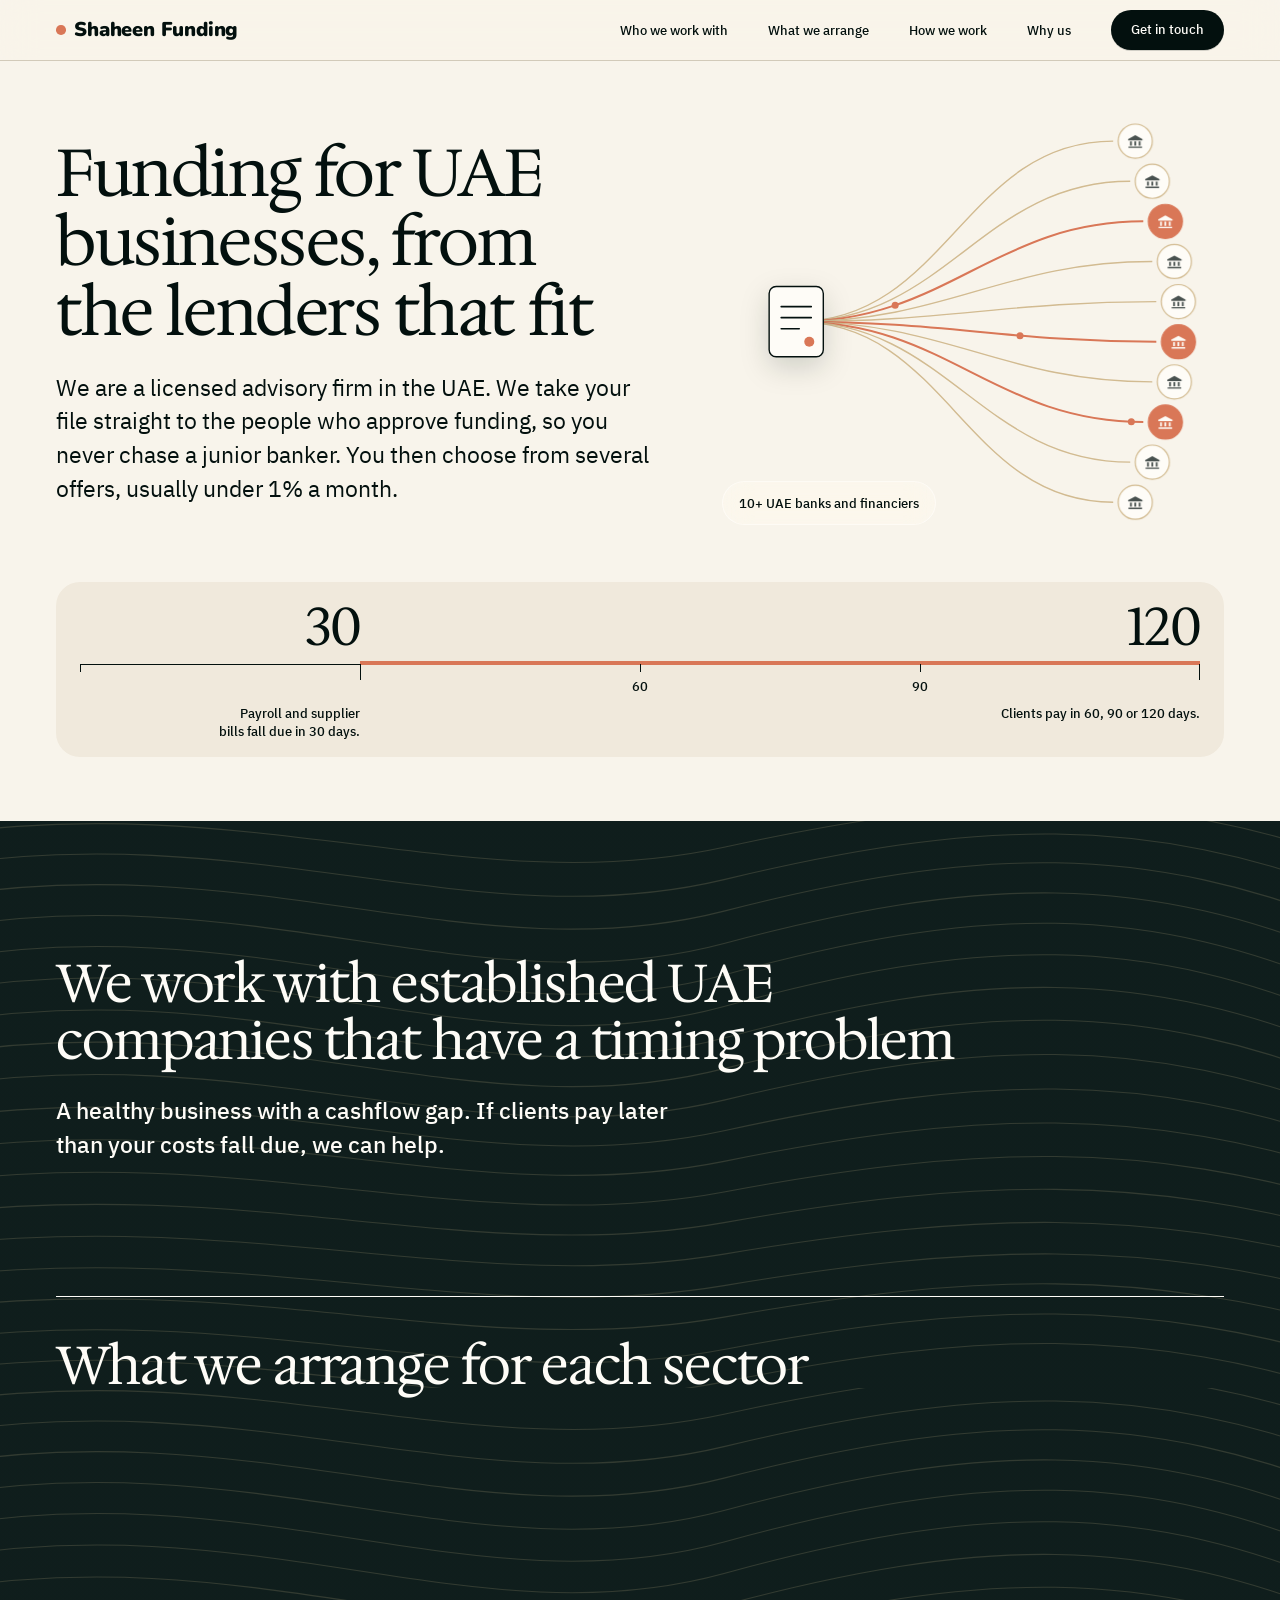
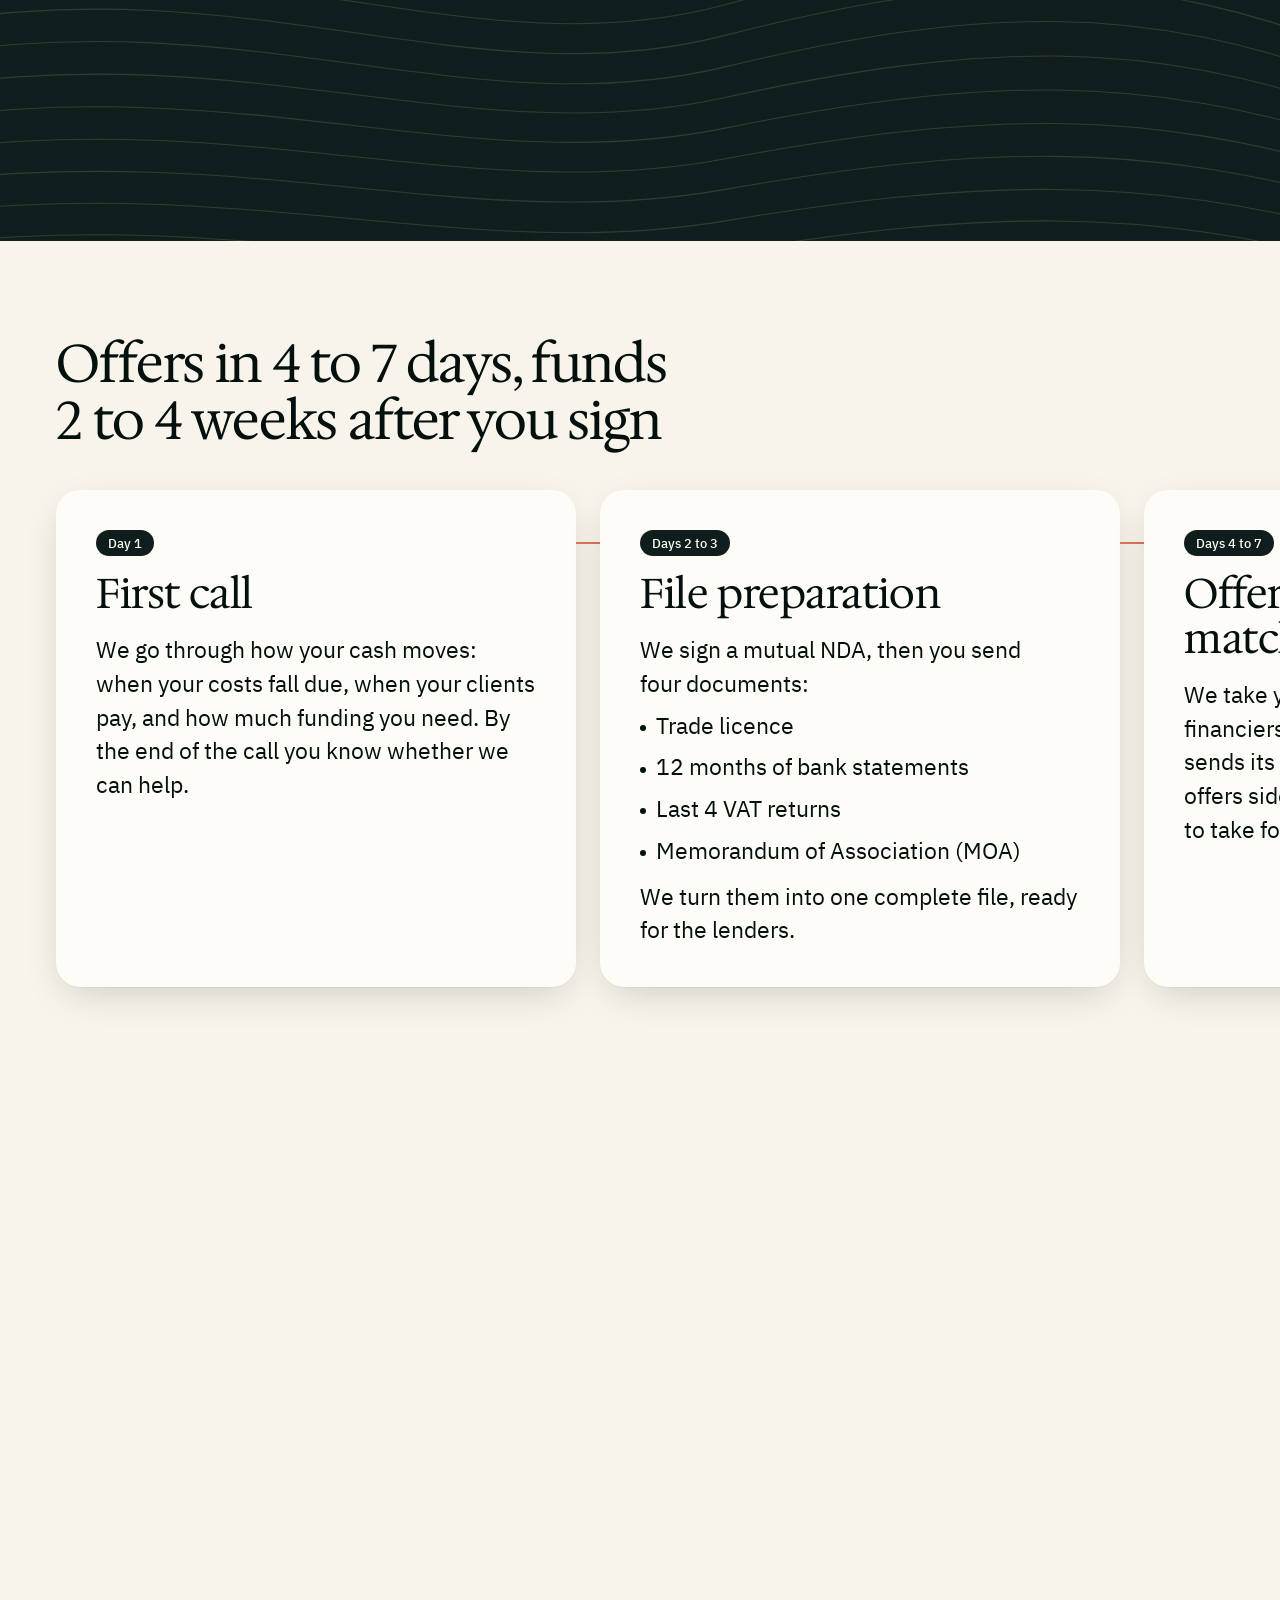
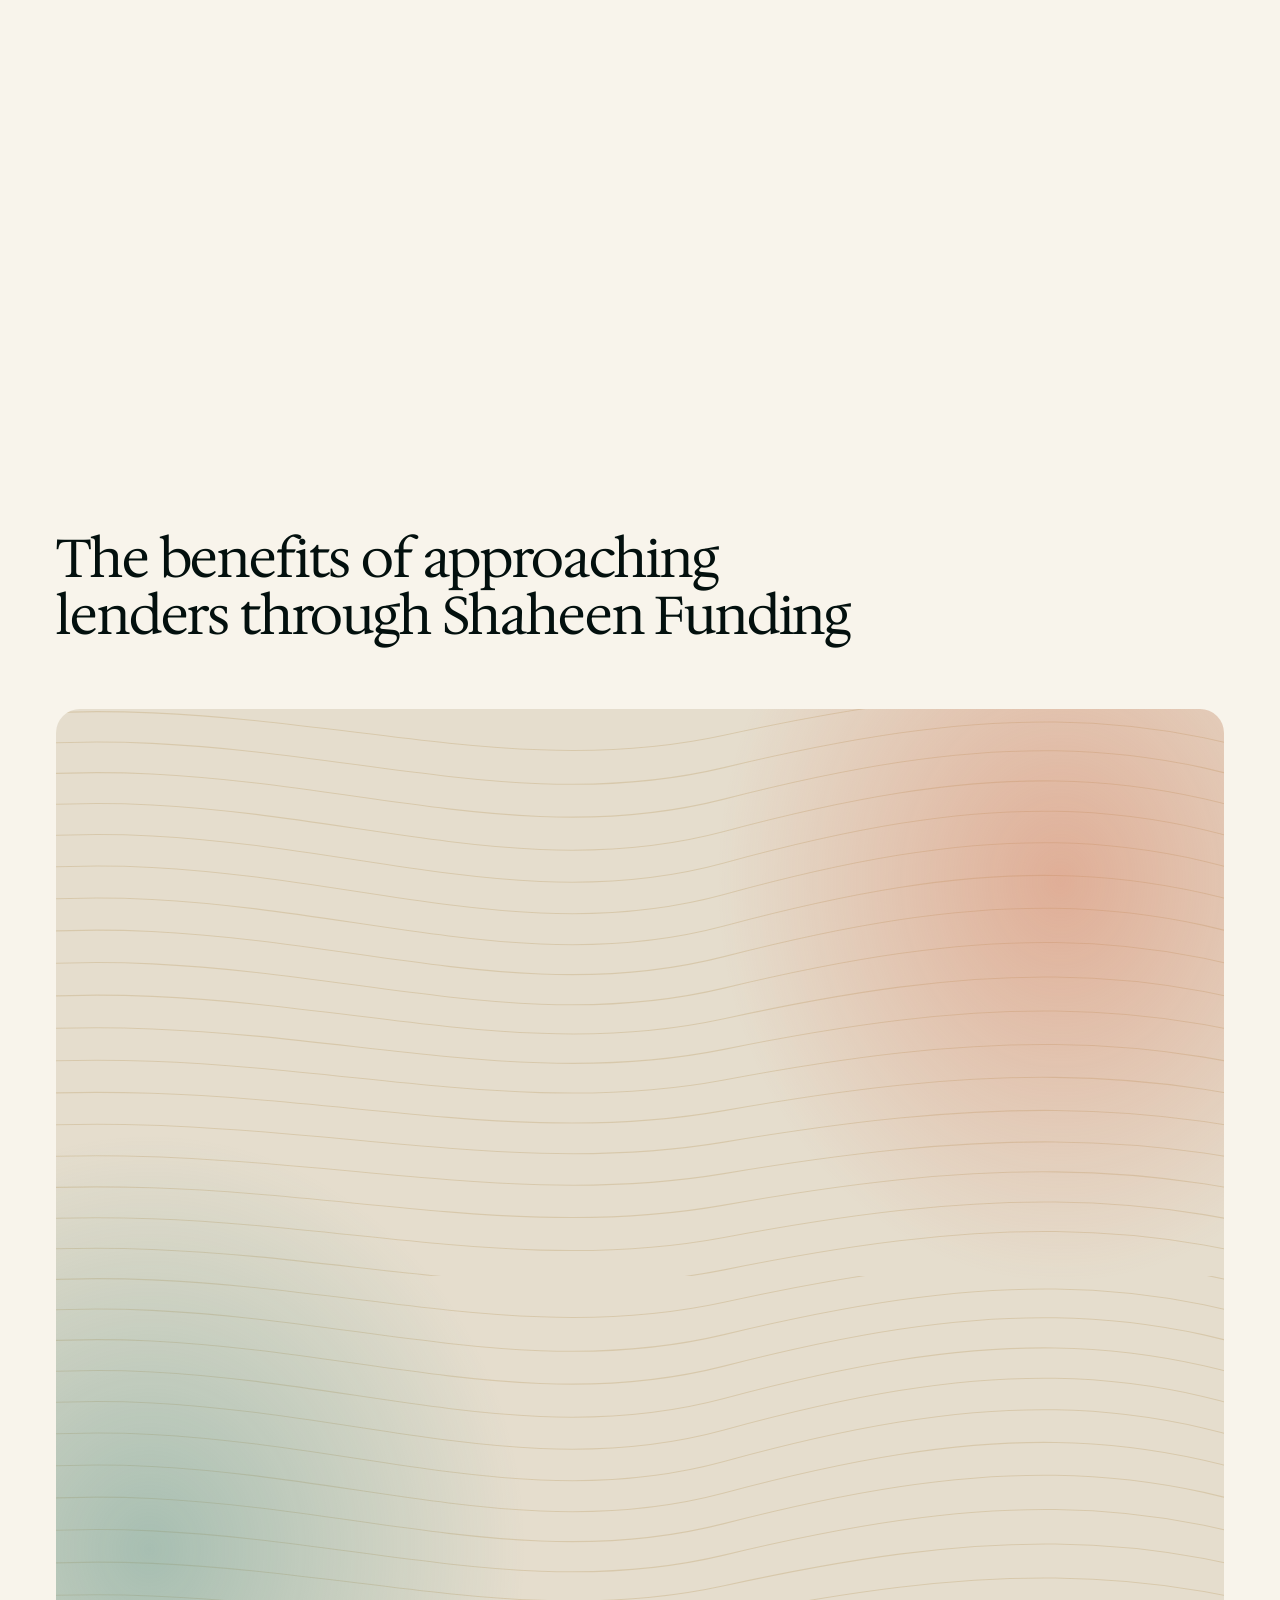
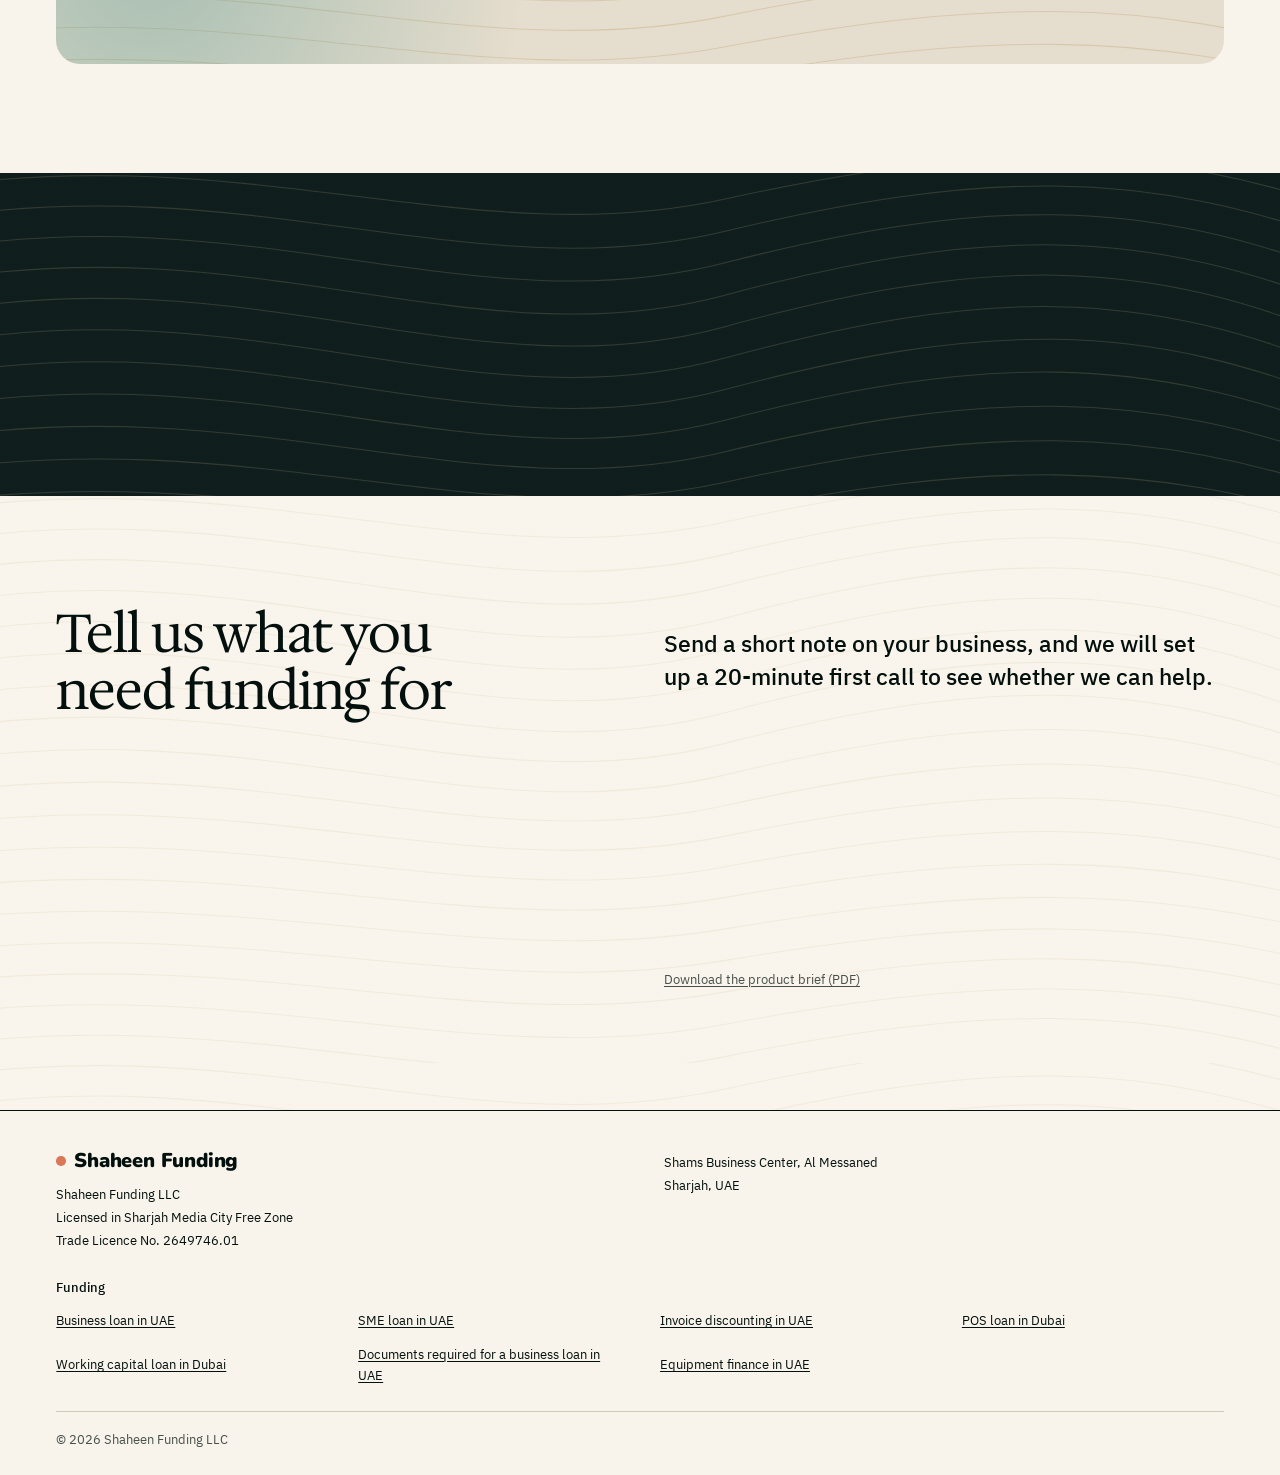
==== commit 1d204717: "Contact: orange light removed, lines faded under the text, solid card; subtitles in medium weight Co" ====
--- a/index.html
+++ b/index.html
@@ -24,7 +24,7 @@
 <link rel="icon" href="/favicon.svg" type="image/svg+xml">
 <link rel="apple-touch-icon" href="/apple-touch-icon.png">
 <link rel="preload" href="/fonts/hedvig-letters-serif.woff2" as="font" type="font/woff2" crossorigin>
-<link rel="stylesheet" href="/site.css?v=20261127i">
+<link rel="stylesheet" href="/site.css?v=20261127j">
 <script type="application/ld+json">
 [{"@context":"https://schema.org","@type":"ProfessionalService","@id":"https://shaheenfunding.com/#org","name":"Shaheen Funding",
 "url":"https://shaheenfunding.com/","logo":"https://shaheenfunding.com/favicon.svg","areaServed":"AE",
@@ -190,6 +190,6 @@
 <p class="legal">&copy; 2026 Shaheen Funding LLC</p>
 </div>
 </footer>
-<script src="/site.js?v=20261127i" defer></script>
+<script src="/site.js?v=20261127j" defer></script>
 </body>
 </html>
--- a/site.css
+++ b/site.css
@@ -22,7 +22,7 @@
   --color-sand:oklch(80% 0.062 82); --color-teal:oklch(62% 0.07 185);
   --glass:color-mix(in oklab,var(--color-paper-hi) 34%,transparent); --glass-hi:color-mix(in oklab,var(--color-paper-hi) 66%,transparent);
   --glass-edge:color-mix(in oklab,var(--color-paper-hi) 85%,transparent);
-  --glass-night:color-mix(in oklab,color-mix(in oklab,var(--color-paper-hi) 9%,var(--color-deep)) 86%,transparent); --night-veil:color-mix(in oklab,var(--color-deep) 62%,transparent); --glass-night-edge:color-mix(in oklab,var(--color-paper-hi) 18%,transparent);
+  --glass-night:color-mix(in oklab,color-mix(in oklab,var(--color-paper-hi) 9%,var(--color-deep)) 86%,transparent); --night-veil:color-mix(in oklab,var(--color-deep) 62%,transparent); --paper-veil:color-mix(in oklab,var(--color-paper) 68%,transparent); --glass-night-edge:color-mix(in oklab,var(--color-paper-hi) 18%,transparent);
   --orb-warm:color-mix(in oklab,var(--color-accent) 46%,transparent); --orb-cool:color-mix(in oklab,var(--color-teal) 42%,transparent);
   --shadow-soft:0 1px 1px color-mix(in oklab,var(--color-ink) 5%,transparent),0 12px 40px -12px color-mix(in oklab,var(--color-ink) 22%,transparent);
   --frost:blur(14px) saturate(1.6);
@@ -378,7 +378,9 @@
 .home .fee-line h2{color:var(--color-accent)}
 
 /* Contact: the card floats on the same light. */
-.home .contact{background:radial-gradient(38% 70% at 78% 40%,var(--orb-warm),transparent 70%),url(/lines.svg) center top/max(100%,1400px) auto repeat-y}
+.home .contact{background:linear-gradient(var(--paper-veil),var(--paper-veil)),url(/lines.svg) center top/max(100%,1400px) auto repeat-y}
+.home .who-head .lede,.home .contact .lede{font-weight:500}
+.home .contact .card{background:var(--color-paper-hi)}
 .home .card{border-radius:var(--radius-lg);background:var(--glass);border-color:var(--glass-edge);-webkit-backdrop-filter:var(--frost);backdrop-filter:var(--frost);box-shadow:var(--shadow-soft)}
 .btn{transition:background-color var(--dur-short) var(--ease-out),transform var(--dur-short) var(--ease-out)}
 .btn:hover{transform:translateY(-1px)}
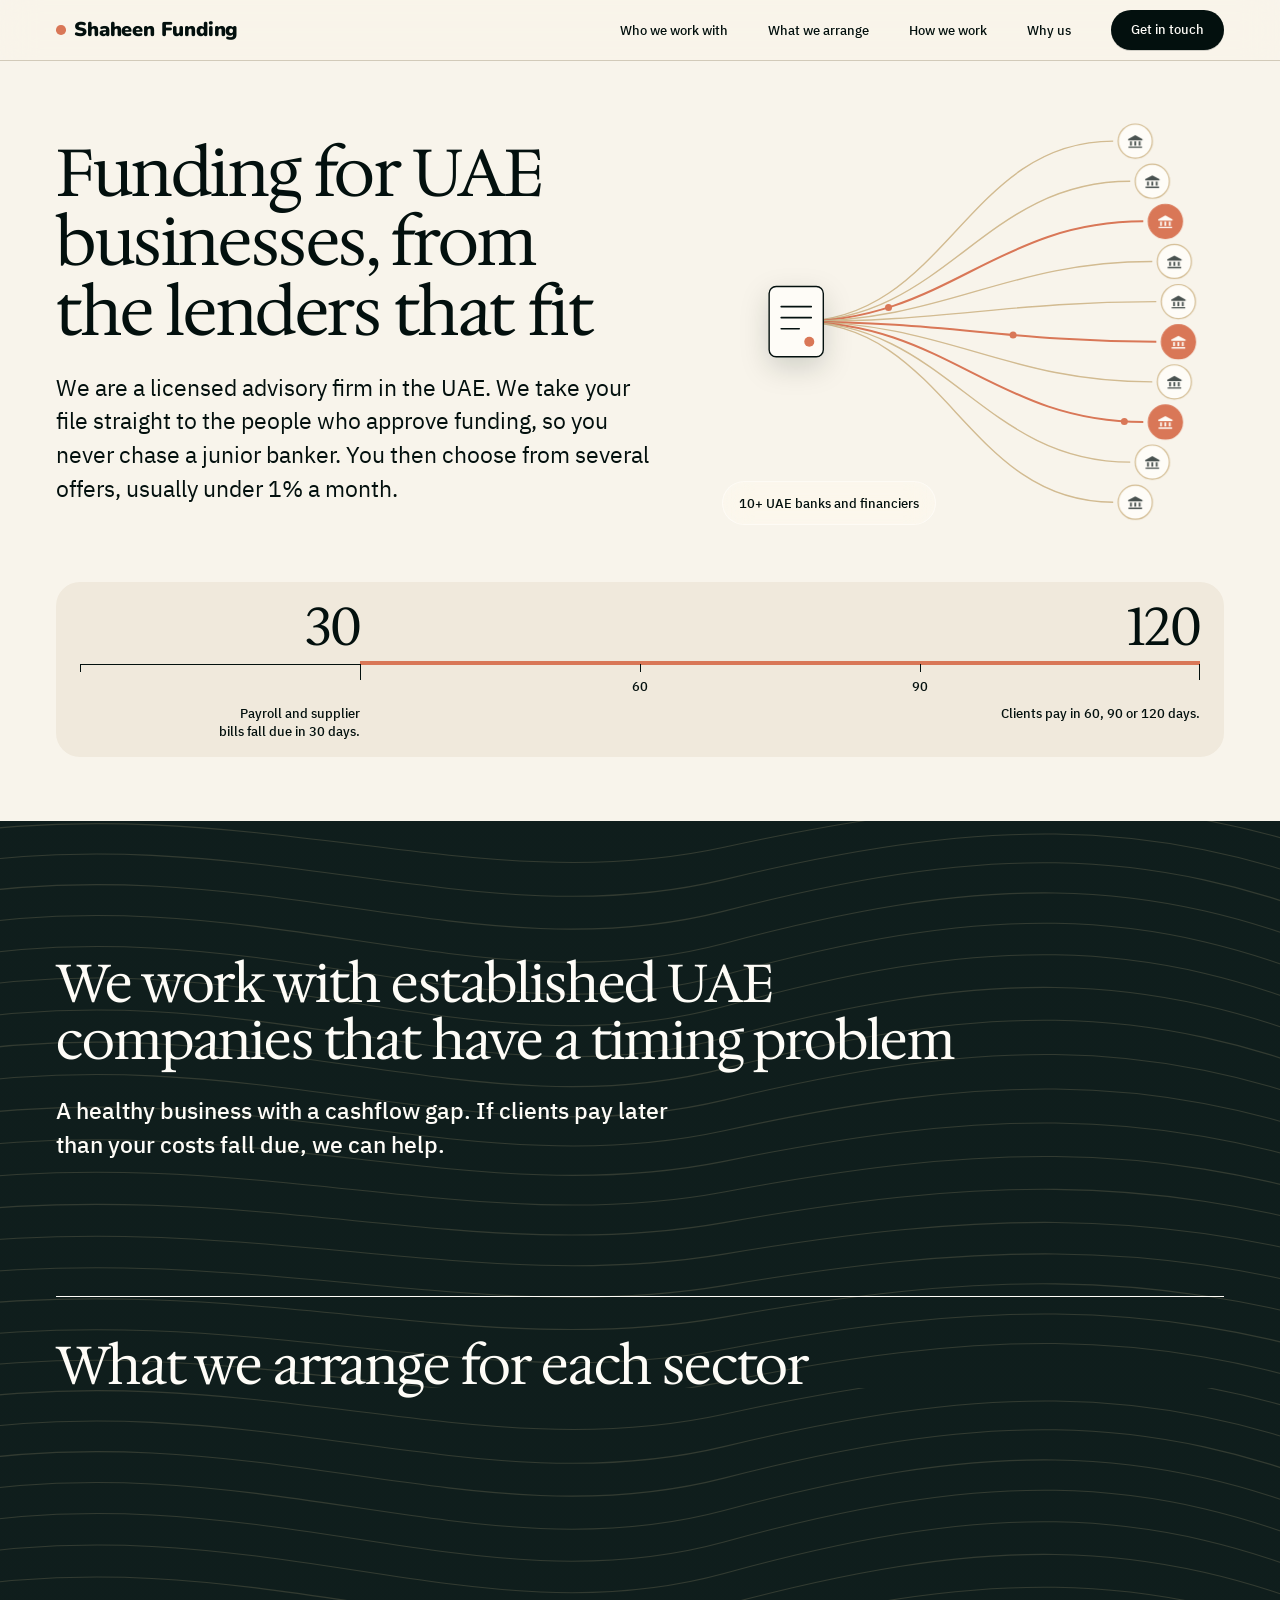
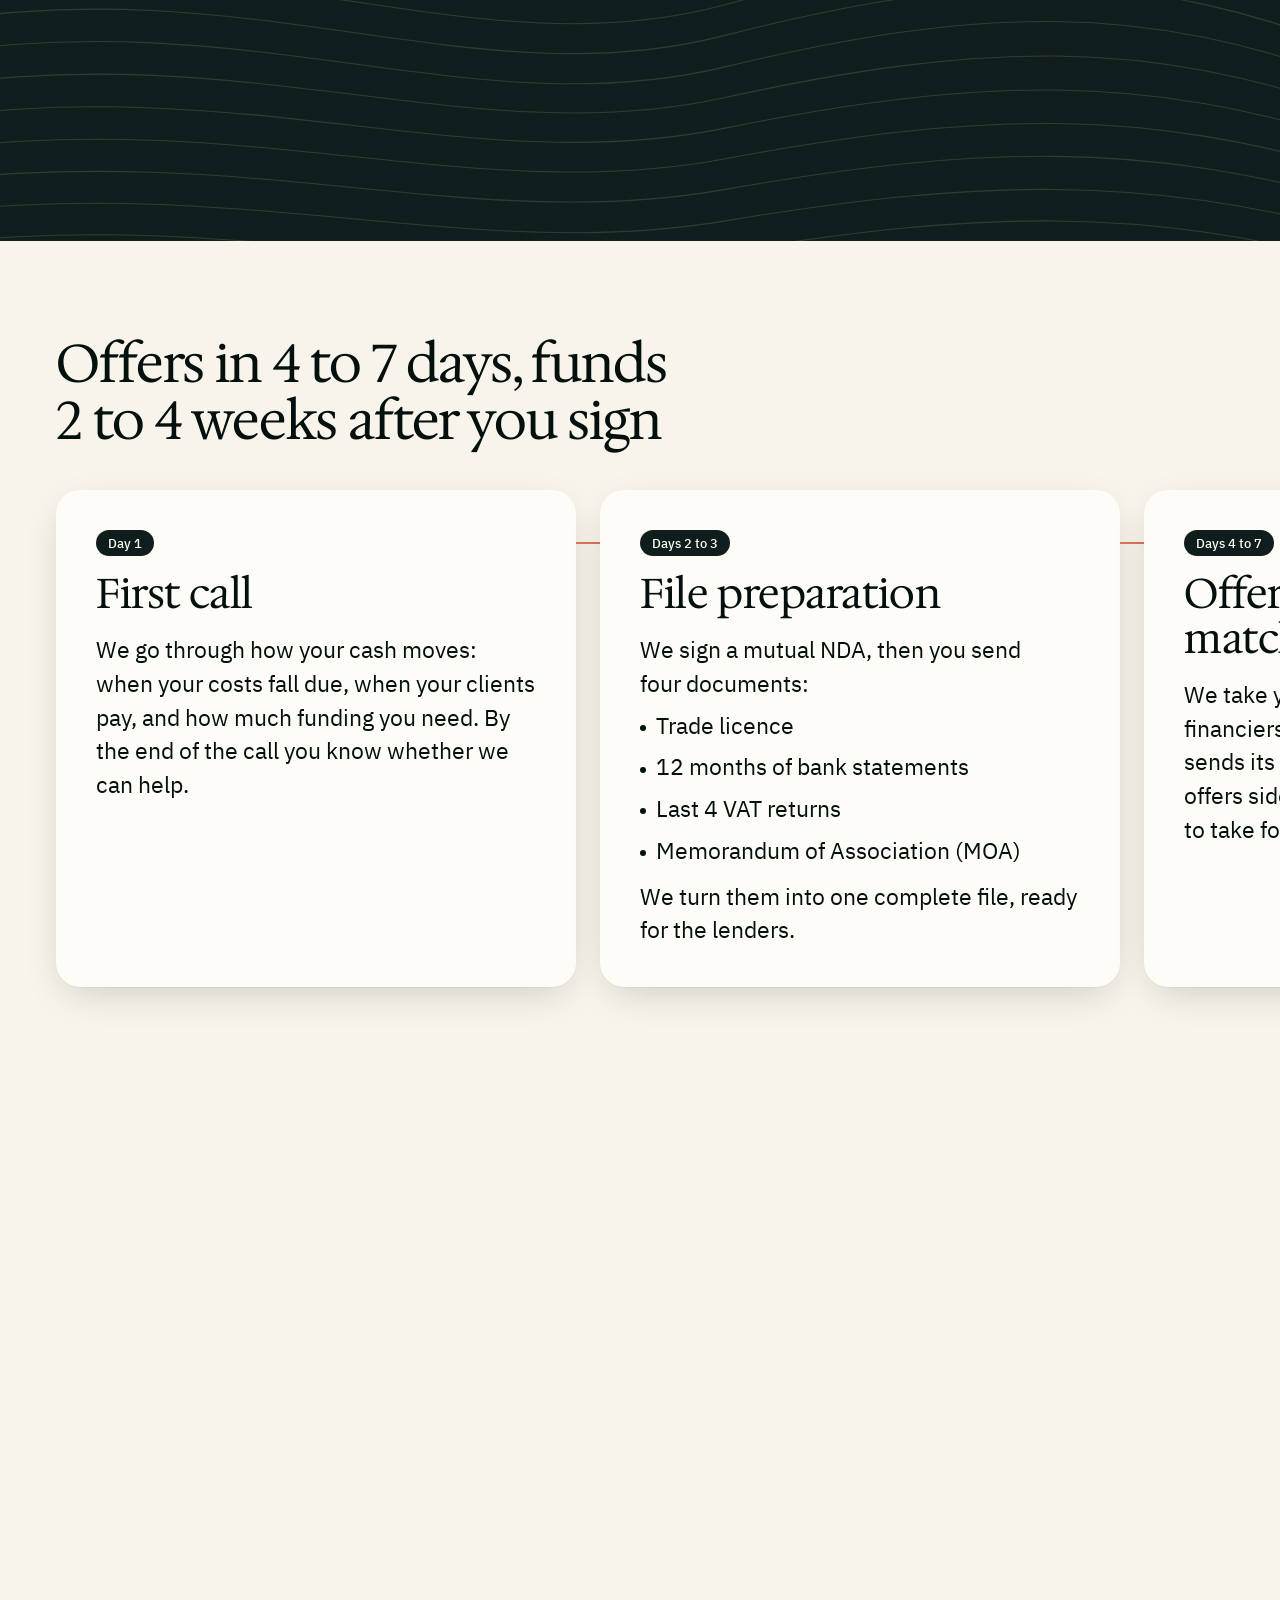
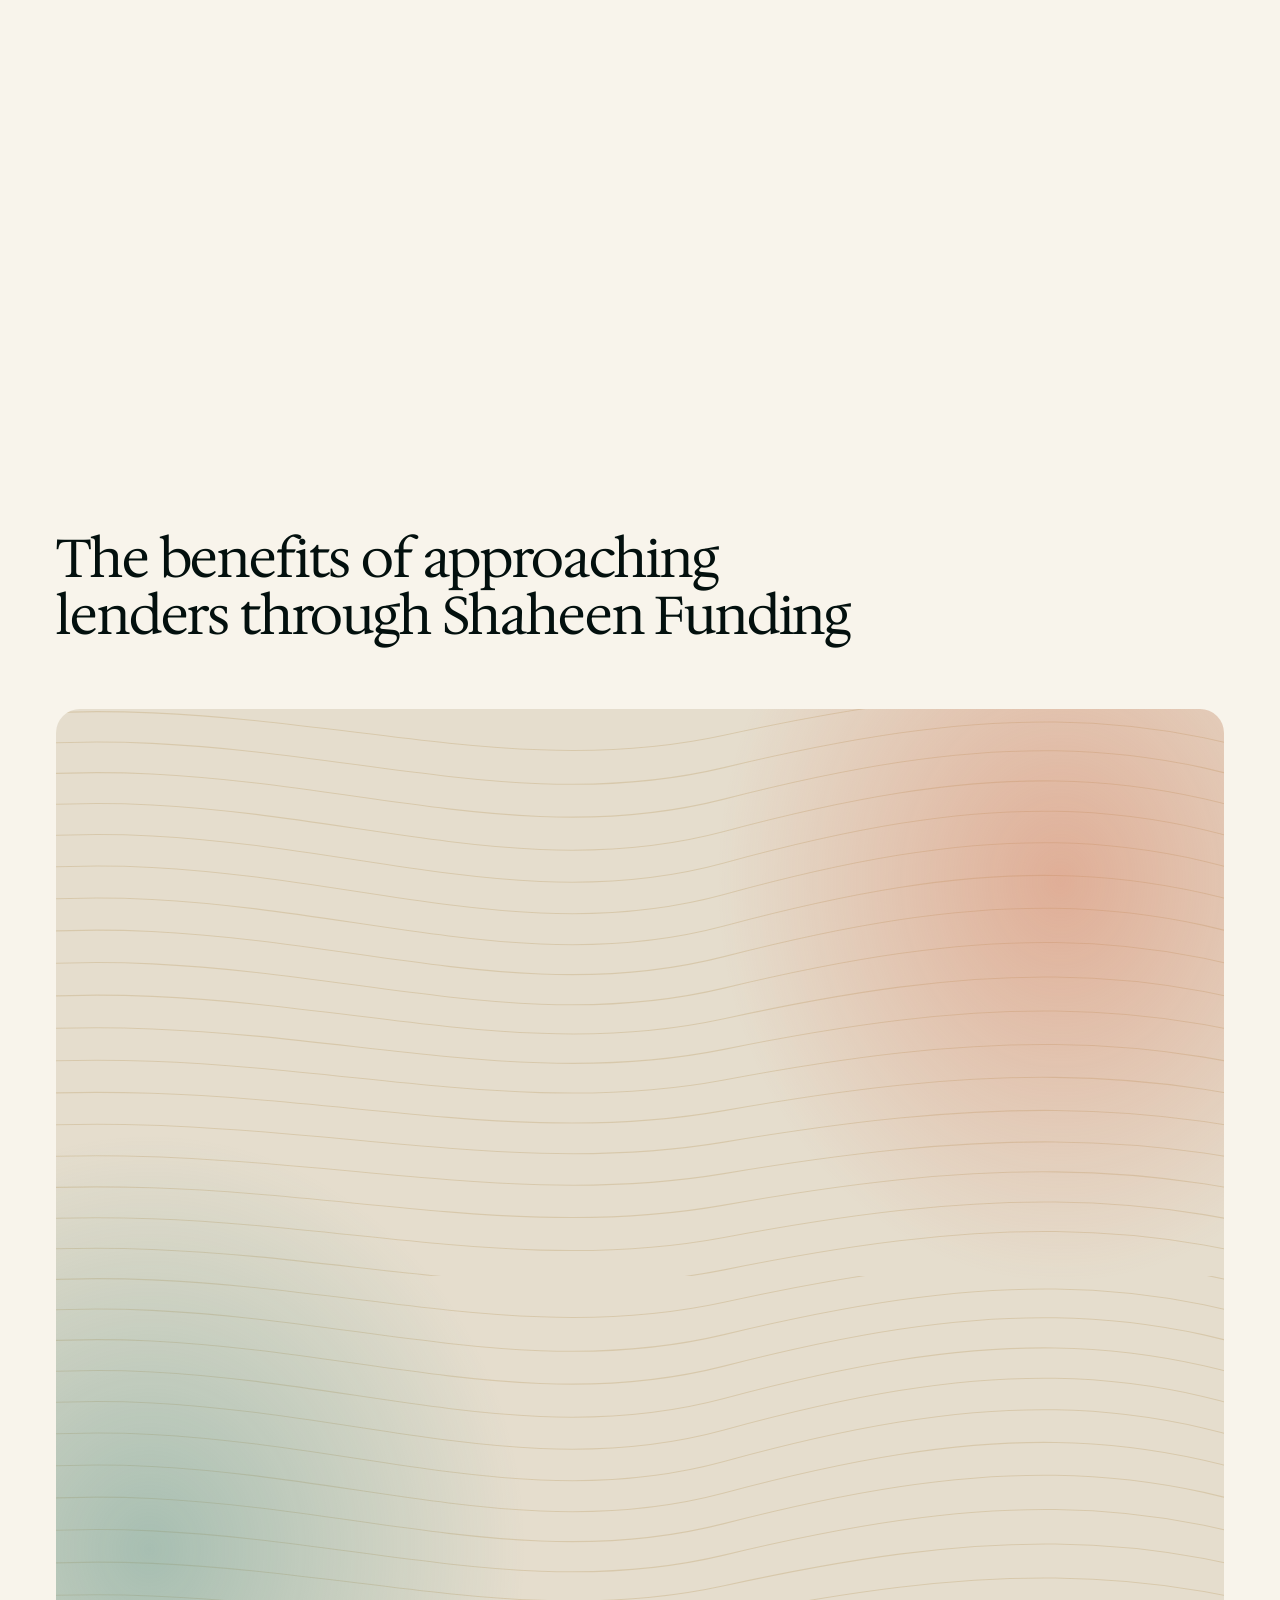
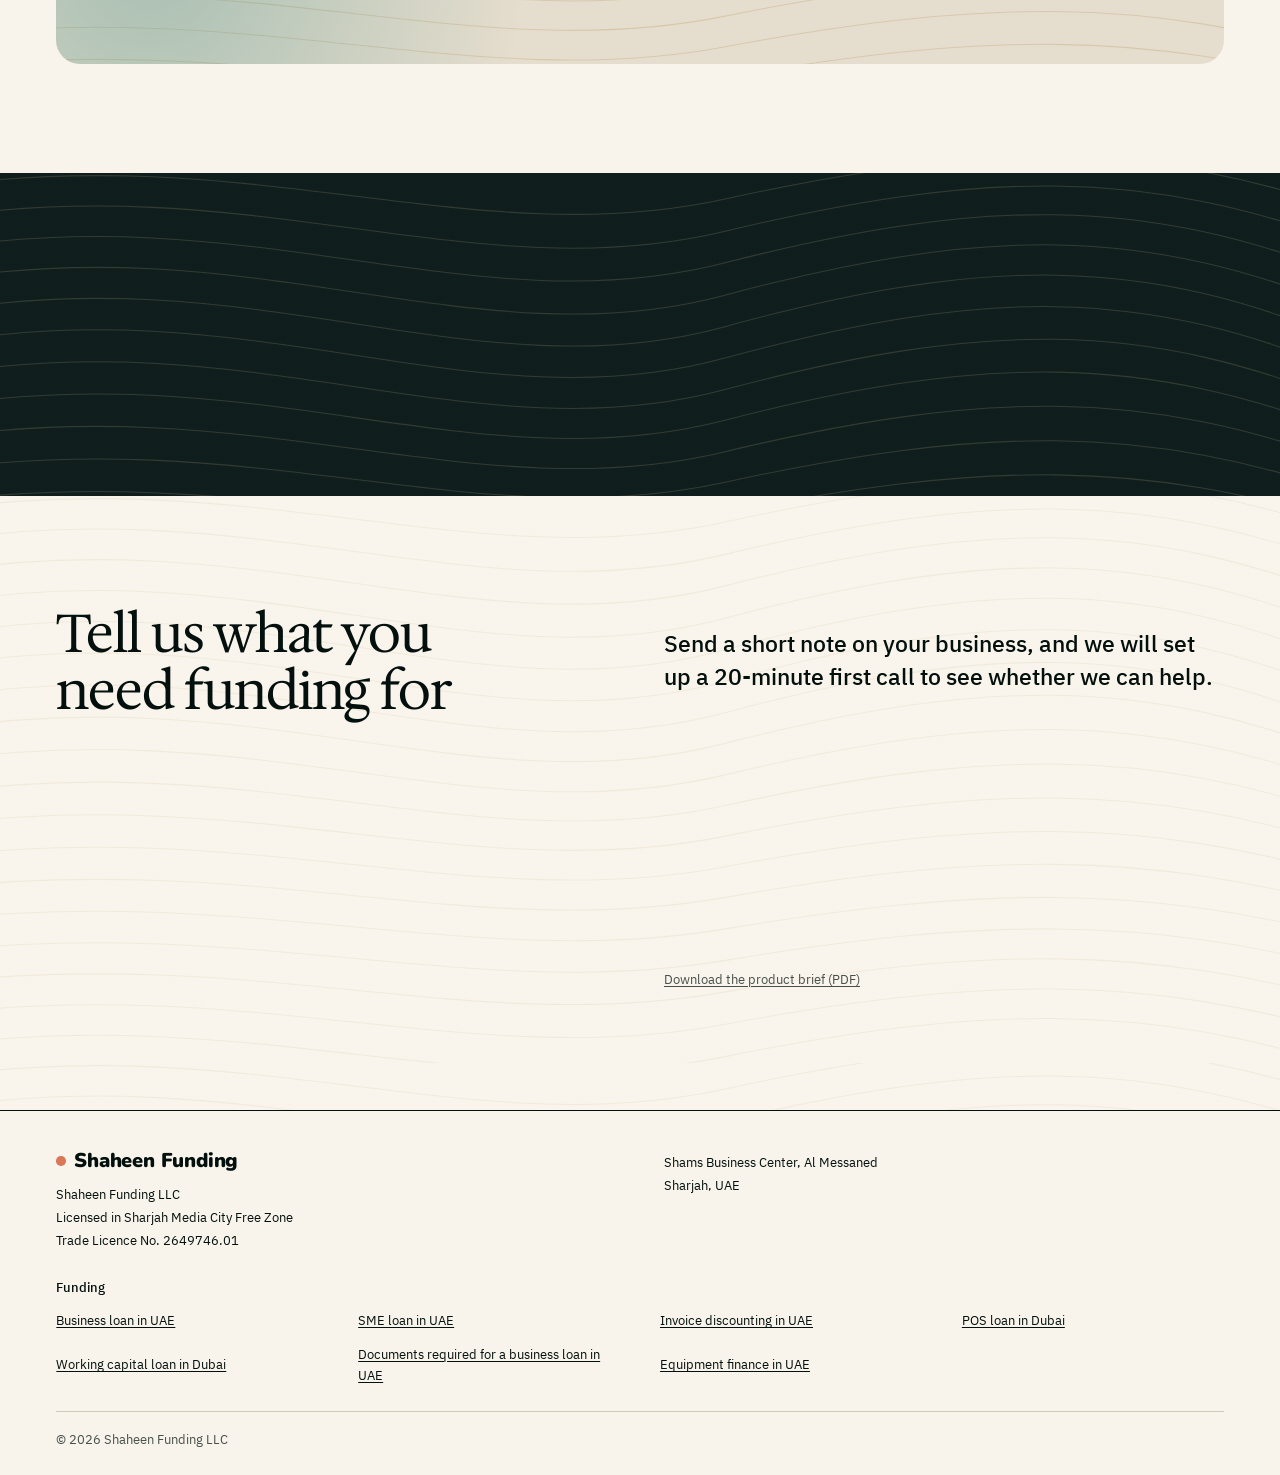
==== commit 1eff599a: "Search fixes from the audit: shorter titles and home description, fuller organisation data on each p" ====
--- a/index.html
+++ b/index.html
@@ -6,12 +6,12 @@
 <meta http-equiv="Content-Security-Policy" content="default-src 'none'; style-src 'self'; script-src 'self'; font-src 'self'; img-src 'self' data:; connect-src 'self'; base-uri 'none'; form-action 'none'">
 <meta name="referrer" content="strict-origin-when-cross-origin">
 <title>Shaheen Funding | Licensed advisors for UAE business finance</title>
-<meta name="description" content="Independent, licensed advisors for UAE business finance. Offers from 10+ UAE banks and financiers within 4 to 7 days, funds in 2 to 4 weeks, no upfront fees. Licensed in Sharjah Media City Free Zone.">
+<meta name="description" content="Independent, licensed advisors for UAE business finance. Offers from 10+ UAE banks and financiers within 4 to 7 days, funds in 2 to 4 weeks, no upfront fees.">
 <link rel="canonical" href="https://shaheenfunding.com/">
 <meta property="og:type" content="website">
 <meta property="og:site_name" content="Shaheen Funding">
 <meta property="og:title" content="Shaheen Funding | Licensed advisors for UAE business finance">
-<meta property="og:description" content="Independent, licensed advisors for UAE business finance. Offers from 10+ UAE banks and financiers within 4 to 7 days, funds in 2 to 4 weeks, no upfront fees. Licensed in Sharjah Media City Free Zone.">
+<meta property="og:description" content="Independent, licensed advisors for UAE business finance. Offers from 10+ UAE banks and financiers within 4 to 7 days, funds in 2 to 4 weeks, no upfront fees.">
 <meta property="og:url" content="https://shaheenfunding.com/">
 <meta property="og:image" content="https://shaheenfunding.com/og.png">
 <meta property="og:image:width" content="1200">
@@ -19,7 +19,7 @@
 <meta property="og:image:alt" content="Shaheen Funding. Funding for UAE businesses, from the lenders that fit.">
 <meta name="twitter:card" content="summary_large_image">
 <meta name="twitter:title" content="Shaheen Funding | Licensed advisors for UAE business finance">
-<meta name="twitter:description" content="Independent, licensed advisors for UAE business finance. Offers from 10+ UAE banks and financiers within 4 to 7 days, funds in 2 to 4 weeks, no upfront fees. Licensed in Sharjah Media City Free Zone.">
+<meta name="twitter:description" content="Independent, licensed advisors for UAE business finance. Offers from 10+ UAE banks and financiers within 4 to 7 days, funds in 2 to 4 weeks, no upfront fees.">
 <meta name="theme-color" content="#F6F2E9">
 <link rel="icon" href="/favicon.svg" type="image/svg+xml">
 <link rel="apple-touch-icon" href="/apple-touch-icon.png">
@@ -28,9 +28,9 @@
 <script type="application/ld+json">
 [{"@context":"https://schema.org","@type":"ProfessionalService","@id":"https://shaheenfunding.com/#org","name":"Shaheen Funding",
 "url":"https://shaheenfunding.com/","logo":"https://shaheenfunding.com/favicon.svg","areaServed":"AE",
-"description":"Independent, licensed advisors for UAE business finance. Offers from 10+ UAE banks and financiers within 4 to 7 days, funds in 2 to 4 weeks, no upfront fees. Licensed in Sharjah Media City Free Zone.",
+"description":"Independent, licensed advisors for UAE business finance. Offers from 10+ UAE banks and financiers within 4 to 7 days, funds in 2 to 4 weeks, no upfront fees.",
 "legalName":"Shaheen Funding LLC","email":"ali@shaheenfunding.com","telephone":"+971586080621",
-"address":{"@type":"PostalAddress","streetAddress":"Shams Business Center, Sharjah Media City Free Zone, Al Messaned","addressLocality":"Sharjah","addressCountry":"AE"},
+"address":{"@type":"PostalAddress","streetAddress":"Shams Business Center, Al Messaned","addressLocality":"Sharjah","addressCountry":"AE"},
 "identifier":{"@type":"PropertyValue","name":"Trade Licence No.","value":"2649746.01"}},
 {"@context":"https://schema.org","@type":"WebSite","name":"Shaheen Funding","url":"https://shaheenfunding.com/"}]
 </script>
@@ -115,7 +115,7 @@
 <li><p class="when">Day 1</p><h3>First call</h3><p>We go through how your cash moves: when your costs fall due, when your clients pay, and how much funding you need. By the end of the call you know whether we can help.</p></li>
 <li><p class="when">Days 2 to 3</p><h3>File preparation</h3><div class="docs-wrap"><p>We sign a mutual NDA, then you send four documents:</p><ul class="docs"><li>Trade licence</li><li>12 months of bank statements</li><li>Last 4 VAT returns</li><li>Memorandum of Association (MOA)</li></ul><p>We turn them into one complete file, ready for the lenders.</p></div></li>
 <li><p class="when">Days 4 to 7</p><h3>Offers from matched lenders</h3><p>We take your file to the banks and financiers that fit your case. Each lender sends its terms, so you can compare the offers side by side and choose which one to take forward.</p></li>
-<li><p class="when">Weeks 2 to 4</p><h3>Submission and funding</h3><p>With your sign-off we submit the case, and the funds land 2 to 4 weeks after you sign. We handle every call, email and follow-up with the bank until the money is in your account.</p></li>
+<li><p class="when">After you sign</p><h3>Submission and funding</h3><p>With your sign-off we submit the case, and the funds land 2 to 4 weeks after you sign. We handle every call, email and follow-up with the bank until the money is in your account.</p></li>
 </ol>
 </div>
 </section>
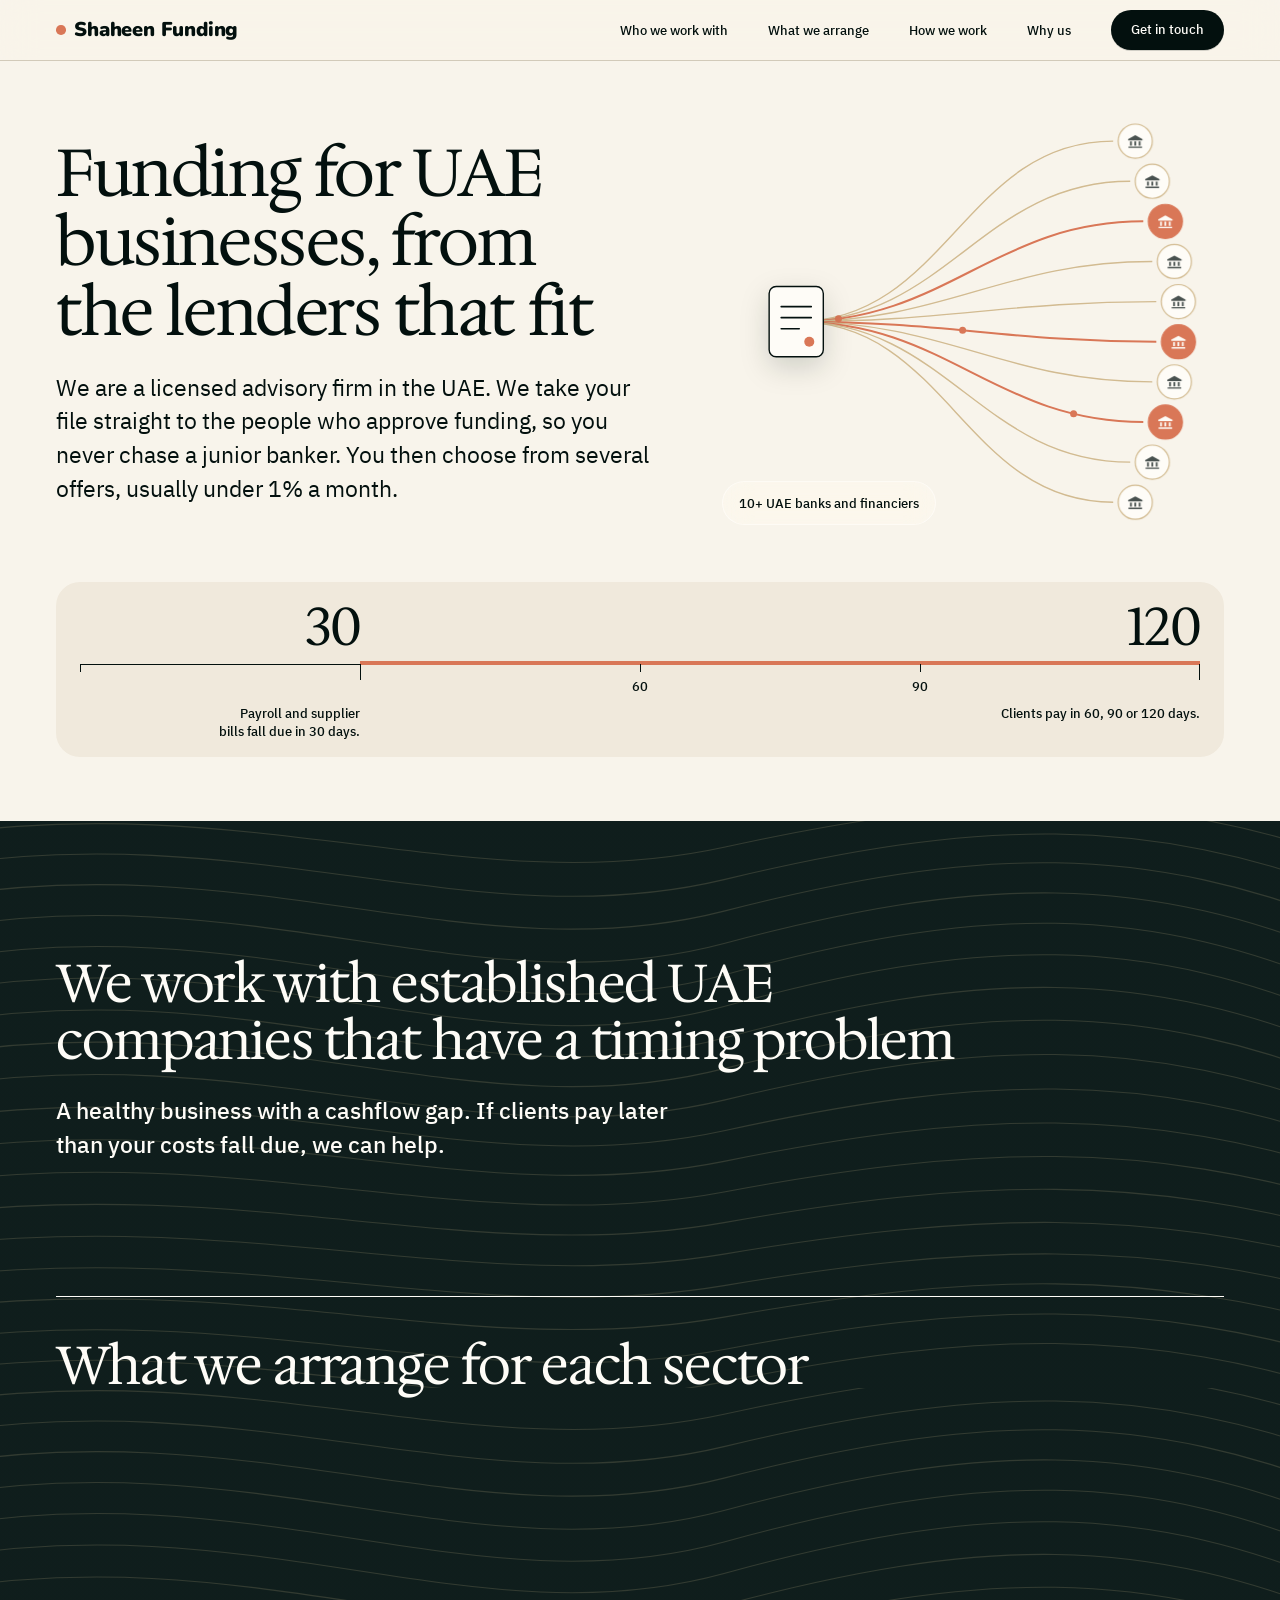
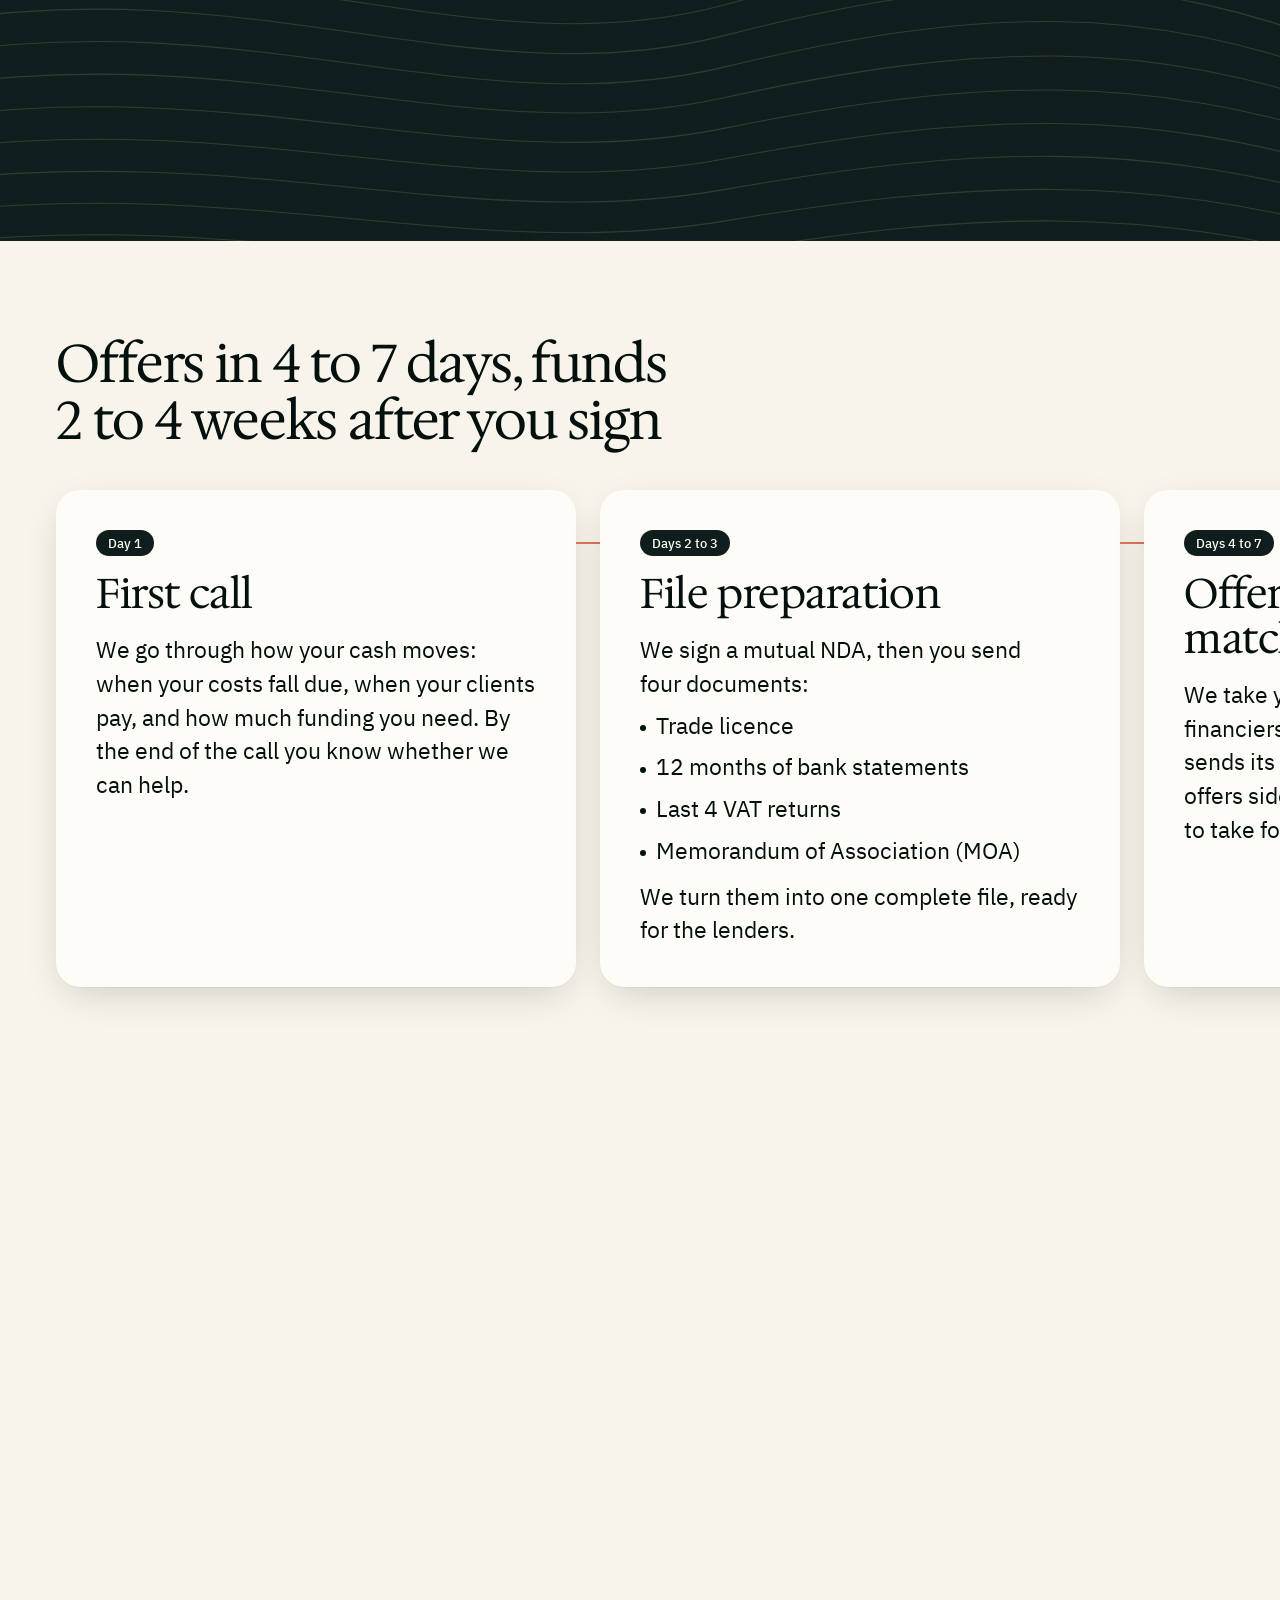
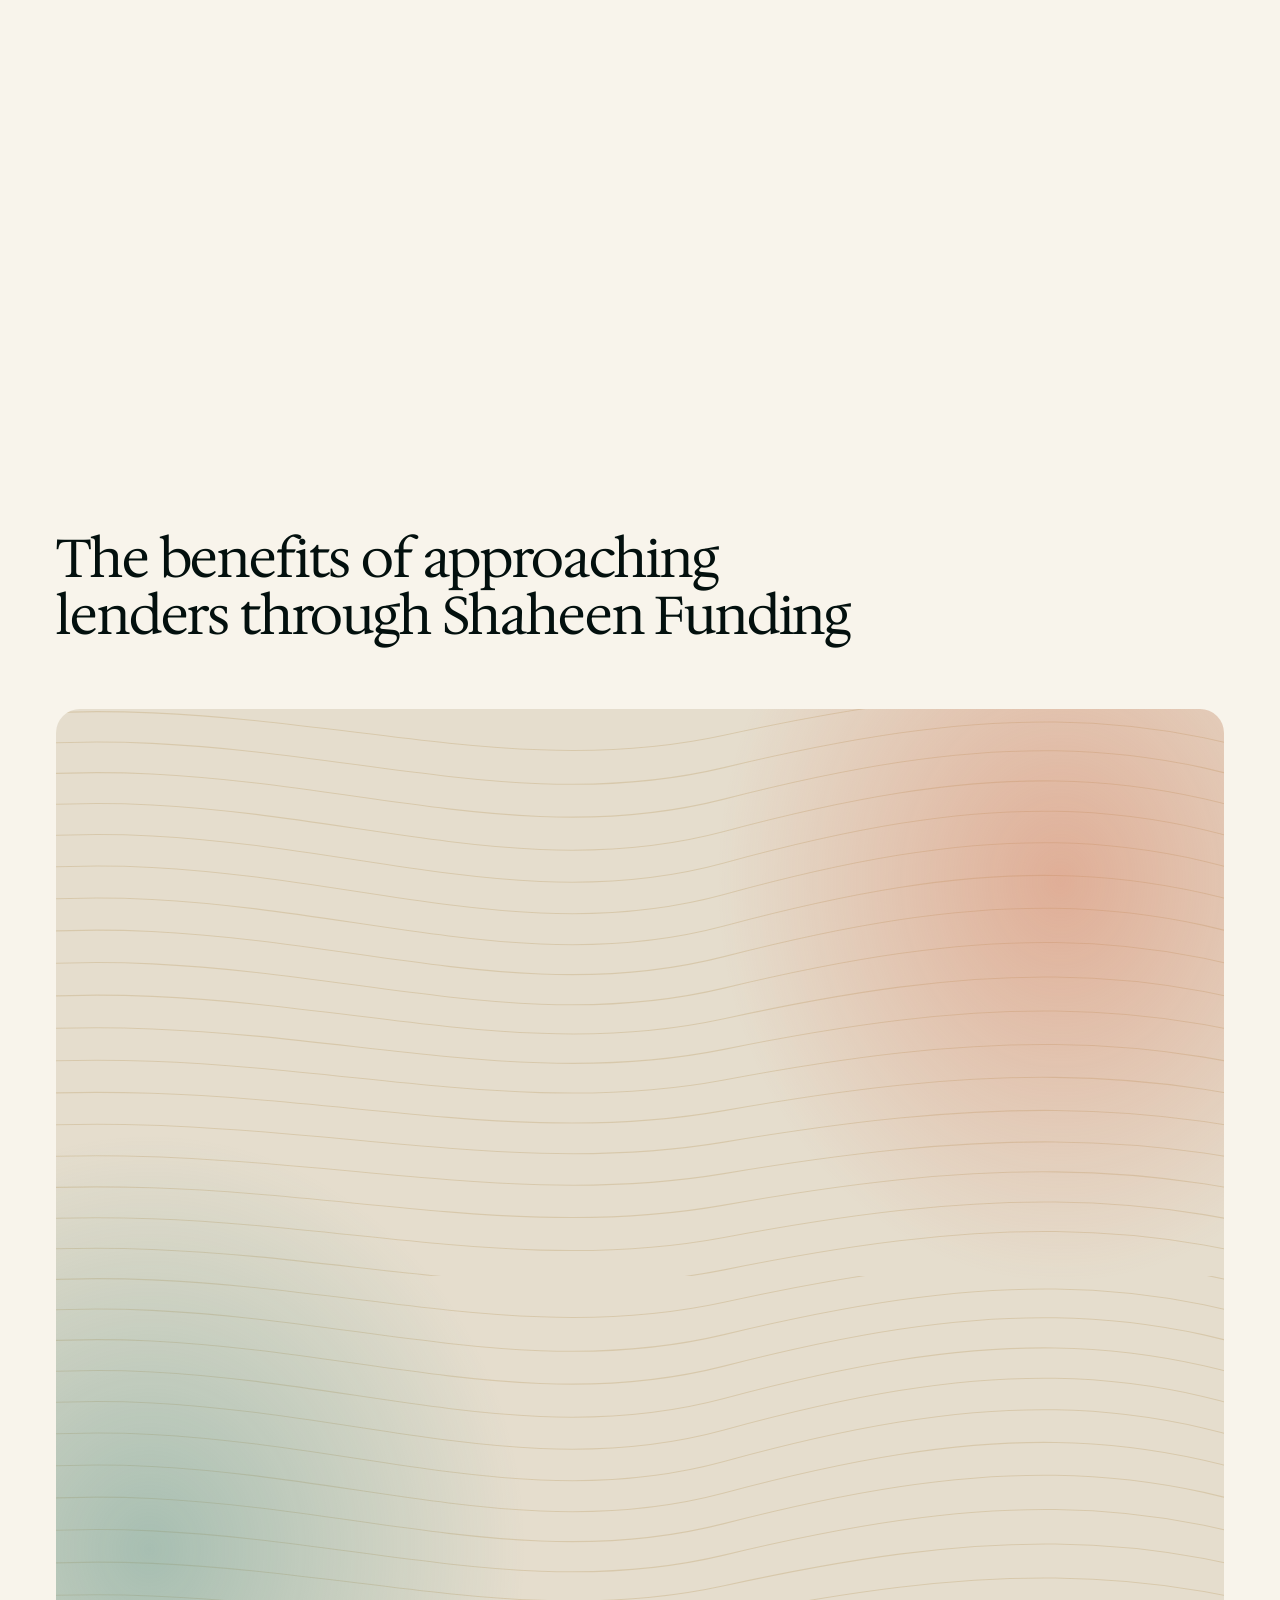
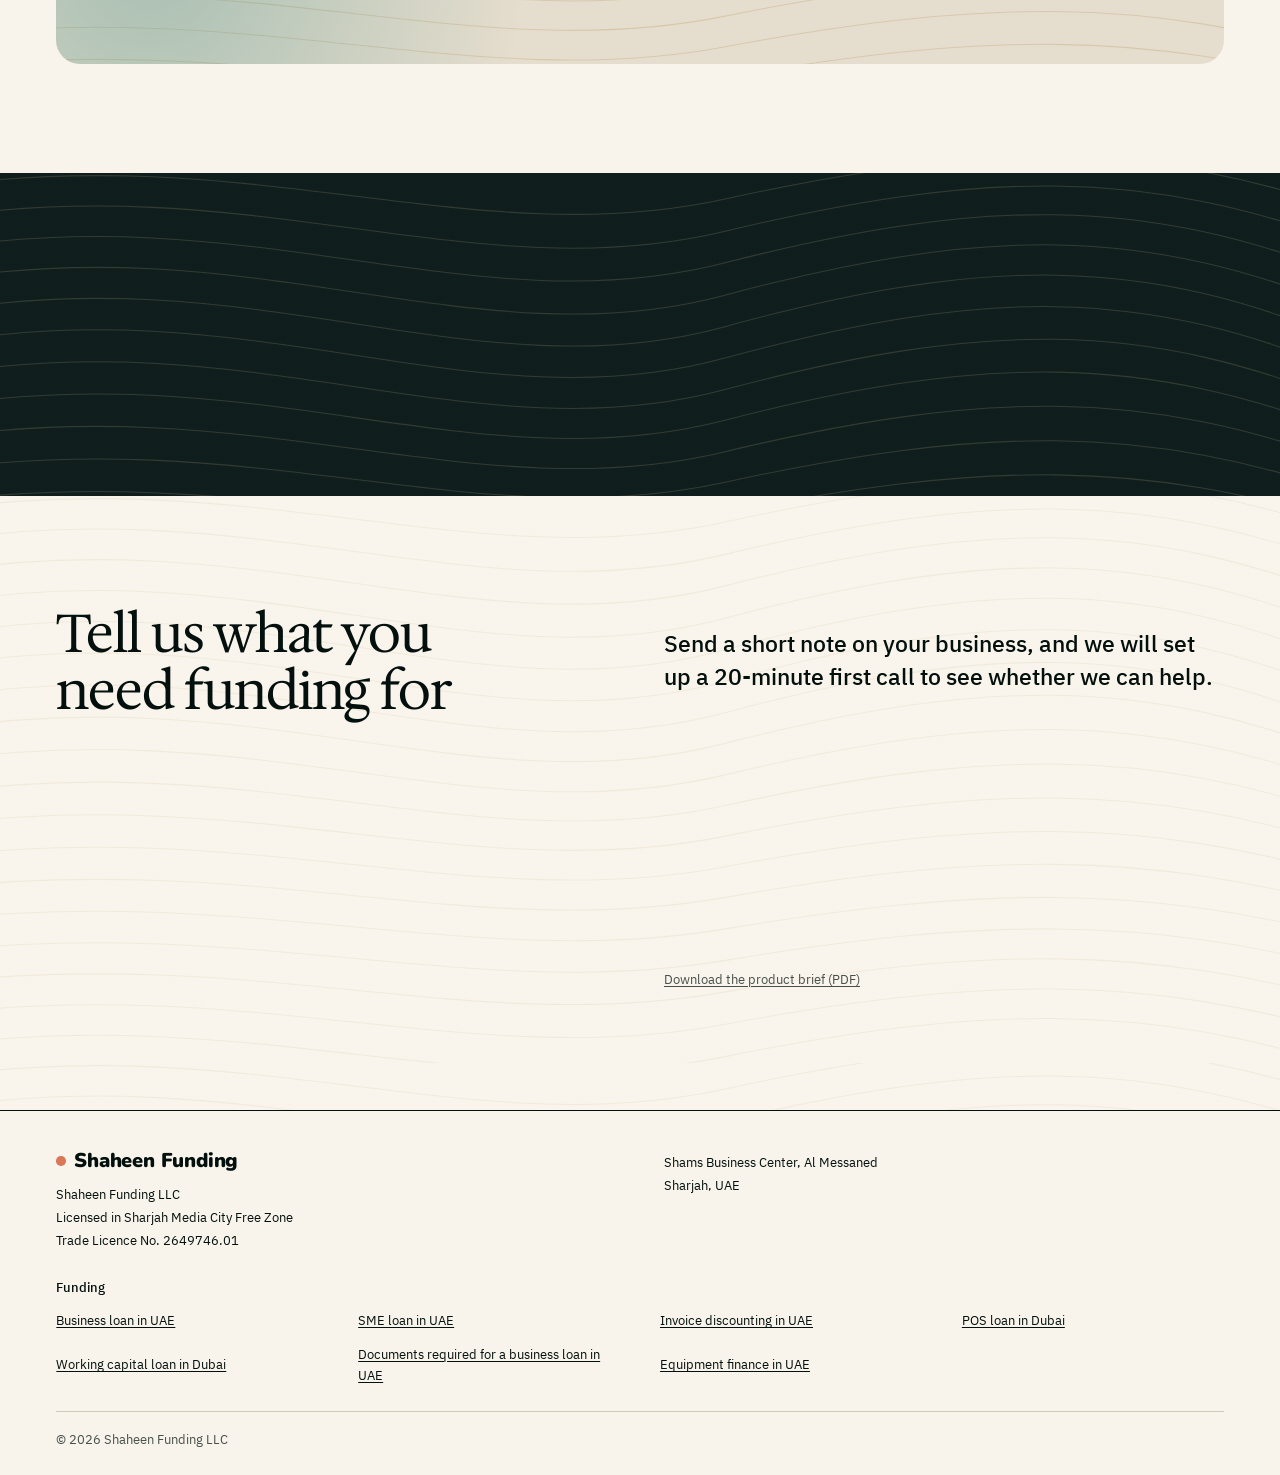
==== commit d0e67961: "Pinned steps: never overflow the screen. Compact size when the full cards do not fit, plain list whe" ====
--- a/index.html
+++ b/index.html
@@ -24,7 +24,7 @@
 <link rel="icon" href="/favicon.svg" type="image/svg+xml">
 <link rel="apple-touch-icon" href="/apple-touch-icon.png">
 <link rel="preload" href="/fonts/hedvig-letters-serif.woff2" as="font" type="font/woff2" crossorigin>
-<link rel="stylesheet" href="/site.css?v=20261127j">
+<link rel="stylesheet" href="/site.css?v=20261127k">
 <script type="application/ld+json">
 [{"@context":"https://schema.org","@type":"ProfessionalService","@id":"https://shaheenfunding.com/#org","name":"Shaheen Funding",
 "url":"https://shaheenfunding.com/","logo":"https://shaheenfunding.com/favicon.svg","areaServed":"AE",
@@ -190,6 +190,6 @@
 <p class="legal">&copy; 2026 Shaheen Funding LLC</p>
 </div>
 </footer>
-<script src="/site.js?v=20261127j" defer></script>
+<script src="/site.js?v=20261127k" defer></script>
 </body>
 </html>
--- a/site.css
+++ b/site.css
@@ -5,7 +5,9 @@
 /* Hallmark · answered F24 · the comparison pane is glass: the light edge and the lift are both the material */
 /* Hallmark · dismissed 41 · accent fills only the lender markers, which carry a paper glyph */
 /* shaheenfunding.com. One ruler (payroll due at 30, clients pay at 120) sits in the hero.
-   Every colour, face, size and duration is a token in :root; nothing below it holds a raw value. */
+   Every colour, face, size and duration is a token in :root; nothing below it holds a raw value.
+   Order: tokens, base, shared pieces (wordmark, buttons, nav), then one section per component in page order, motion last.
+   Rules scoped to .home belong to the home page only; the landing pages and 404 reuse the unscoped versions. */
 
 @font-face{font-family:"Hedvig Letters Serif";src:url(/fonts/hedvig-letters-serif.woff2) format("woff2");font-weight:400;font-display:swap}
 @font-face{font-family:"IBM Plex Sans";src:url(/fonts/plex-400.woff2) format("woff2");font-weight:400;font-display:swap}
@@ -15,6 +17,7 @@
 @font-face{font-family:"Display fb";src:local("Georgia");size-adjust:103.6337%;ascent-override:98.4235%;descent-override:30.878%;line-gap-override:0%}
 @font-face{font-family:"Body fb";src:local("Arial"),local("ArialMT");size-adjust:101.1663%;ascent-override:101.3184%;descent-override:27.183%;line-gap-override:0%}
 
+/* ---- Tokens ---- */
 :root{
   color-scheme:light;
   --color-paper:oklch(96.8% 0.013 85); --color-paper-2:oklch(93.6% 0.019 85); --color-paper-3:oklch(90% 0.024 85); --color-paper-hi:oklch(99% 0.006 85);
@@ -30,7 +33,6 @@
   --color-focus:var(--color-ink); --color-select:color-mix(in oklab,var(--color-ink) 16%,transparent);
   --color-deep:#0F1E1C;
   --color-mark:color-mix(in oklab,var(--color-ink) 72%,transparent);
-  --color-rule-dark:color-mix(in oklab,var(--color-paper-hi) 26%,transparent);
   --color-nav:color-mix(in oklab,var(--color-paper) 74%,transparent);
   --font-display:"Hedvig Letters Serif","Display fb",ui-serif,Georgia,serif;
   --font-body:"IBM Plex Sans","Body fb",ui-sans-serif,system-ui,sans-serif;
@@ -47,13 +49,14 @@
   --label:500 var(--text-sm)/var(--lh-label) var(--font-body);
   --measure:48ch; --measure-lead:44ch; --measure-head:30ch;
   --space-xs:8px; --space-sm:12px; --space-md:16px; --space-lg:24px; --space-xl:40px; --space-2xl:64px;
-  --section-gap-s:clamp(64px,8.5vw,120px); --section-gap:clamp(80px,10.5vw,152px); --section-gap-l:clamp(96px,13vw,184px);
+  --section-gap-s:clamp(64px,8.5vw,120px); --section-gap:clamp(80px,10.5vw,152px);
   --container:1440px; --gutter:clamp(16px,4.4vw,64px); --nav-h:60px;
   --radius:14px; --radius-lg:24px; --text-step:clamp(1.7rem,1.2rem + 2vw,2.6rem); --step-w:min(80vw,520px); --rule-hair:1px;
   --ease-out:cubic-bezier(0.16,1,0.3,1); --ease-in-out:cubic-bezier(0.65,0,0.35,1);
   --dur-short:220ms; --dur-long:420ms;
 }
 
+/* ---- Base ---- */
 *,*::before,*::after{box-sizing:border-box}
 [hidden]{display:none!important}
 html,body{overflow-x:clip}
@@ -78,34 +81,59 @@
 .skip:focus{top:8px}
 .nb{white-space:nowrap}
 
-/* Wordmark: locked. Clay dot + Nunito 900. */
+/* ---- Wordmark: locked. Clay dot + Nunito 900. ---- */
 .mark{display:inline-flex;align-items:center;gap:.42em;min-block-size:44px;font:900 var(--text-mark)/1 var(--font-mark);letter-spacing:-.01em;text-decoration:none;white-space:nowrap}
 .mark i{inline-size:.48em;block-size:.48em;border-radius:50%;background:var(--color-accent)}
-
-/* The one action: a flat ink pill. No gloss, no glow; a hairline seats it. */
+@media (max-width:480px){:root{--text-mark:1.125rem}}
+@media (max-width:360px){:root{--text-mark:1rem}}
+
+/* ---- Buttons: the one action is a flat ink pill. No gloss, no glow; a hairline seats it. ---- */
 .btn{display:inline-flex;align-items:center;justify-content:center;min-block-size:52px;padding-inline:32px;
   border:0;border-radius:999px;color:var(--color-paper-hi);font:500 var(--text-md)/1 var(--font-body);text-decoration:none;white-space:nowrap;
   background:var(--color-ink);box-shadow:0 1px 0 var(--color-btn-hair);
-  transition:background-color var(--dur-short) var(--ease-out)}
-.btn:hover{background:var(--color-ink-hover)}
+  transition:background-color var(--dur-short) var(--ease-out),transform var(--dur-short) var(--ease-out)}
 .btn:active{transform:translateY(1px)}
+.btn:hover{background:var(--color-ink-hover);transform:translateY(-1px)}
 .btn:focus-visible{outline:2px solid var(--color-focus);outline-offset:3px}
 .btn-nav{min-block-size:40px;padding-inline:20px;font-size:var(--text-sm)}
+.btn-ghost{background:transparent;color:var(--color-ink);box-shadow:inset 0 0 0 var(--rule-hair) var(--color-ink)}
+.btn-ghost:hover{background:var(--color-paper-2)}
+.ctas{display:flex;flex-wrap:wrap;align-items:center;gap:var(--space-sm)}
+@media (max-width:480px){.ctas{inline-size:100%}}
 /* The brief: a small text link under the action, nothing more. */
 .pdf{display:inline-flex;align-items:center;min-block-size:44px;margin:0;font-size:var(--text-sm);color:var(--color-mark)}
 .pdf a{color:inherit}
-.btn-ghost{background:transparent;color:var(--color-ink);box-shadow:inset 0 0 0 var(--rule-hair) var(--color-ink)}
-.btn-ghost:hover{background:var(--color-paper-2)}
 .pdf a,.card-info a{display:inline-flex;align-items:center;min-block-size:44px}
-.ctas{display:flex;flex-wrap:wrap;align-items:center;gap:var(--space-sm)}
-
-/* Nav: frosted paper, so the page slides under it. */
-.nav{position:sticky;top:0;z-index:10;background:var(--color-nav);-webkit-backdrop-filter:blur(18px) saturate(1.5);backdrop-filter:blur(18px) saturate(1.5);border-block-end:var(--rule-hair) solid var(--color-ink)}
+
+/* ---- Nav: frosted paper, so the page slides under it. ---- */
+.nav{position:sticky;top:0;z-index:10;background:var(--color-nav);-webkit-backdrop-filter:blur(18px) saturate(1.5);backdrop-filter:blur(18px) saturate(1.5);border-block-end:var(--rule-hair) solid var(--color-rule)}
 .nav .wrap{display:flex;align-items:center;gap:var(--space-xl);block-size:var(--nav-h)}
 .nav nav{display:none;gap:var(--space-xl);margin-inline-start:auto;font-size:var(--text-sm);font-weight:500}
 .nav nav a{display:inline-flex;align-items:center;min-block-size:44px;text-decoration:none}
 .nav nav a:hover{text-decoration:underline}
 .nav .btn{margin-inline-start:auto}
+@media (max-width:360px){
+  .nav .wrap{gap:var(--space-sm)}
+  .btn-nav{padding-inline:var(--space-sm)}
+}
+@media (min-width:1024px){
+  .nav nav{display:flex}
+  .nav .btn{margin-inline-start:0}
+}
+
+/* ---- Hero: the visitor's month. 30 stands where payroll falls due, 120 where the client pays. ---- */
+.hero{position:relative;isolation:isolate}
+.home .hero .wrap{display:flex;flex-direction:column;gap:var(--space-xl);padding-block:var(--space-xl) var(--space-2xl)}
+.home h1{font-size:clamp(2.4rem,1.5rem + 3.3vw,4.3rem)}
+.home .pitch{display:grid;gap:var(--space-lg);grid-template-columns:minmax(0,1fr)}
+.home .pitch-side{display:grid;gap:var(--space-lg)}
+.lede{font-size:var(--text-lead);line-height:var(--lh-lead);max-inline-size:var(--measure-lead)}
+@media (min-width:1024px){
+  .home .pitch{grid-template-columns:minmax(0,6fr) minmax(0,5fr);column-gap:var(--space-2xl);align-items:center}
+  .home .pitch h1{grid-area:1/1;align-self:end}
+  .home .pitch-side{grid-area:2/1;align-self:start}
+  .home .routes{grid-area:1/2/3/3;justify-self:end}
+}
 
 /* The hero ruler. 0 to 120 days; the gap between 30 and 120 is one solid orange line. */
 .ruler{--ruler-h:12px;position:relative;display:block;block-size:calc(var(--ruler-h) + 40px)}
@@ -113,216 +141,26 @@
 .ruler .bar{position:absolute;inset-inline:25% 0;top:calc(var(--ruler-h) - 3px);block-size:4px;background:var(--color-accent)}
 .tick{position:absolute;top:var(--ruler-h);inline-size:1px;block-size:8px;background:currentColor}
 .t0{inset-inline-start:0}.t30{inset-inline-start:25%;block-size:16px}.t60{inset-inline-start:50%}.t90{inset-inline-start:75%}.t120{inset-inline-end:0;block-size:16px}
-.ruler b{position:absolute;font:500 var(--text-sm)/1 var(--font-body);font-variant-numeric:tabular-nums lining-nums}
-.ruler b{top:calc(var(--ruler-h) + 16px);translate:-50%}
+.ruler b{position:absolute;top:calc(var(--ruler-h) + 16px);translate:-50%;font:500 var(--text-sm)/1 var(--font-body);font-variant-numeric:tabular-nums lining-nums}
 .n60{inset-inline-start:50%}.n90{inset-inline-start:75%}
 
-/* Hero: the visitor's month. 30 stands where payroll falls due, 120 where the client pays. */
-.hero{position:relative;isolation:isolate}
-.hero .wrap{display:flex;flex-direction:column;gap:var(--space-2xl);padding-block:var(--space-xl) var(--space-2xl)}
-.gap{display:grid;grid-template-columns:25% 1fr}
+/* The two figures and the ruler between them. */
+.home .gap{display:grid;grid-template-columns:25% 1fr;padding:var(--space-lg) var(--space-lg) var(--space-md);border-radius:var(--radius-lg);background:var(--color-paper-2)}
 .due,.paid{display:contents}
 .num{font:400 var(--text-section)/.8 var(--font-display);letter-spacing:-0.035em;font-variant-numeric:lining-nums;justify-self:end;margin-block-end:.06em}
 .due .num{grid-area:1/1}.paid .num{grid-area:1/2}
 .gap .ruler{grid-area:2/1/3/-1;--ruler-h:clamp(8px,1vw,12px)}
-.cap{font:var(--label);max-inline-size:27ch}
-.due .cap{grid-area:3/1;padding-inline-end:var(--space-md)}
+.cap{font:var(--label);max-inline-size:27ch;text-wrap:balance}
+.due .cap{grid-area:3/1}
 .paid .cap{grid-area:3/2;justify-self:end;text-align:end}
-.pitch{display:grid;gap:var(--space-lg)}
-.lede{font-size:var(--text-lead);line-height:var(--lh-lead);max-inline-size:var(--measure-lead)}
-.pitch-side{display:grid;gap:var(--space-lg)}
-
-/* The dark navy-green bands: one flat colour, so every line on them clears 4.5:1. */
-.night{color:var(--color-paper-hi);background:var(--color-deep)}
-
-/* I. Who we work with / what we arrange: one ledger. */
-.who .wrap{padding-block:var(--section-gap) var(--section-gap-s)}
-.who-head{display:grid;gap:var(--space-lg)}
-.what-head{display:grid;gap:var(--space-lg);margin-block-start:var(--section-gap);padding-block:var(--space-xl) var(--space-2xl);border-block-start:var(--rule-hair) solid var(--color-paper-hi)}
-.ledger thead th{font:var(--label);padding-block:var(--space-md);border-block-end:var(--rule-hair) solid var(--color-paper-hi)}
-.ledger tbody tr{border-block-end:var(--rule-hair) solid var(--color-rule-dark)}
-.ledger tbody th,.ledger td{vertical-align:top;padding-block:var(--space-xl)}
-.ledger tbody th{inline-size:44%;padding-inline-end:var(--space-xl)}
-.seg-name{display:block;font:500 var(--text-md)/var(--lh-label) var(--font-body)}
-.ledger td strong{display:block;font:500 var(--text-md)/var(--lh-label) var(--font-body);margin-block-end:var(--space-xs)}
-
-/* II. How we work: four steps, each with its timing. */
-.how .wrap{padding-block:var(--section-gap) var(--section-gap-l)}
-.steps{list-style:none;display:grid;margin-block-start:var(--space-2xl)}
-.steps>li{display:grid;grid-template-columns:minmax(88px,22%) minmax(0,1fr);column-gap:var(--space-md);row-gap:var(--space-xs);padding-block:var(--space-lg);border-block-start:var(--rule-hair) solid var(--color-ink)}
-.steps>li>*{grid-column:2}
-.steps .docs-wrap p{margin:0 0 var(--space-xs)}
-.steps .docs-wrap ul+p{margin:var(--space-sm) 0 0}
-.steps .docs{list-style:none;padding:0;margin:0;display:grid;row-gap:var(--space-xs)}
-.steps .docs li{position:relative;padding-inline-start:var(--space-md)}
-.steps .docs li::before{content:"";position:absolute;inset-inline-start:0;inset-block-start:.7em;inline-size:6px;block-size:6px;border-radius:50%;background:var(--color-ink)}
-.steps .when{grid-column:1;grid-row:1/span 3;font:var(--label);font-variant-numeric:tabular-nums;white-space:nowrap;padding-block-start:.55em}
-
-/* III. Why us: the comparison. Our column sits on a plain tint between two hairlines. */
-.why .wrap{padding-block:var(--section-gap) var(--section-gap-s)}
-.how+.why .wrap{padding-block-start:var(--space-2xl)}
-.how+.why{border-block-start:var(--rule-hair) solid var(--color-rule)}
-.how .wrap{padding-block-end:var(--section-gap-s)}
-.why-head{display:grid;gap:var(--space-lg);margin-block-end:var(--space-2xl)}
-.compare-stage{position:relative;isolation:isolate}
-.compare thead{position:absolute;inline-size:1px;block-size:1px;overflow:hidden;clip-path:inset(50%)}
-.compare tr{display:block;padding-block:var(--space-lg);border-block-start:var(--rule-hair) solid var(--color-ink)}
-.compare tbody th{display:block;font:500 var(--text-md)/var(--lh-label) var(--font-body);margin-block-end:var(--space-xs)}
-.compare td{display:block;padding-block:var(--space-xs)}
-.compare td::before{content:attr(data-l);display:block;font:var(--label);margin-block-end:var(--space-xs)}
-.compare td:last-child{margin-block-start:var(--space-sm);padding:var(--space-md) var(--space-md) var(--space-lg);border-radius:var(--radius);background:var(--color-paper-2);border:var(--rule-hair) solid var(--color-rule)}
-/* Our side carries the clay dot from the wordmark, so the two answers can never be mistaken for each other. */
-.compare td:last-child::before{padding-inline-start:.9em;
-  background:radial-gradient(circle at .24em 50%,var(--color-accent) 0 .24em,transparent .27em) no-repeat}
-
-/* IV. How we're paid: the second deep band. */
-.fee .wrap{padding-block:var(--space-2xl)}
-.fee-line h2{font-size:var(--text-title);line-height:var(--lh-title);letter-spacing:var(--tracking-title)}
-.fee-line{display:grid;gap:var(--space-lg)}
-
-/* V. Contact. */
-.contact .wrap{display:grid;gap:var(--space-lg);padding-block:var(--section-gap-s)}
-.contact-side{display:grid;gap:var(--space-md);justify-items:start}
-.card{display:grid;gap:var(--space-md);inline-size:100%;max-inline-size:440px;padding:var(--space-lg) var(--space-lg) var(--space-md);border:var(--rule-hair) solid var(--color-rule);border-radius:var(--radius);background:var(--color-paper-hi)}
-.card .btn{flex:1 1 0;padding-inline:var(--space-lg)}
-.card .git{flex-basis:100%}
-.git-alt,.card-info{font-size:var(--text-sm)}
-.card-info{display:grid;gap:var(--space-xs);margin:0;padding-block-start:var(--space-sm);border-block-start:var(--rule-hair) solid var(--color-rule)}
-.card-info div{display:flex;align-items:center;gap:var(--space-md)}
-.card-info dt{min-inline-size:6.5em;font:var(--label)}
-.card-info dd{margin:0}
-
-.foot{border-block-start:var(--rule-hair) solid var(--color-ink);font-size:var(--text-sm)}
-.foot .wrap{display:grid;gap:var(--space-lg) var(--space-xl);padding-block:var(--space-xl) var(--space-lg)}
-.foot p,.foot address{max-inline-size:none;line-height:1.7}
-.foot .mark{min-block-size:0;margin-block-end:var(--space-sm)}
-.foot .legal{grid-column:1/-1;padding-block-start:var(--space-md);border-block-start:var(--rule-hair) solid var(--color-rule);color:var(--color-mark)}
-
-/* 404 */
-.nf .wrap{display:flex;flex-direction:column;justify-content:center;gap:var(--space-xl);min-block-size:calc(100svh - var(--nav-h));padding-block:var(--space-2xl)}
-.nf .num{justify-self:auto;margin:0}
-
+@media (min-width:481px){.due .cap{justify-self:end;text-align:end}}
 @media (max-width:480px){
-  :root{--text-mark:1.125rem}
-  .gap .cap{grid-area:3/1/4/-1;max-inline-size:46%;margin-block-start:var(--space-sm);padding:0}
-  .paid .cap{justify-self:end}
+  .gap .cap{grid-area:3/1/4/-1;max-inline-size:46%;margin-block-start:var(--space-sm)}
   .gap .ruler b{display:none}
   .gap .ruler{block-size:calc(var(--ruler-h) + 20px)}
-  .ctas{inline-size:100%}
-}
-
-@media (max-width:360px){
-  .nav .wrap{gap:var(--space-sm)}
-  :root{--text-mark:1rem}
-  .btn-nav{padding-inline:var(--space-sm)}
-}
-
-@media (max-width:767px){
-  .ledger thead{position:absolute;inline-size:1px;block-size:1px;overflow:hidden;clip-path:inset(50%)}
-  .ledger tr,.ledger tbody th,.ledger td{display:block;inline-size:auto}
-  .ledger tbody th{padding-block-end:var(--space-xs)}
-  .seg-name{font:var(--label);opacity:.75}
-  .ledger td{padding-block-start:0}
-  .compare tr{padding-block:var(--space-sm)}
-  .compare td:last-child{margin-block-start:var(--space-xs);padding:var(--space-xs) var(--space-sm) var(--space-sm)}
-  .what-head{padding-block-end:var(--space-md)}
-}
-
-@media (min-width:768px){
-
-  .foot .wrap{grid-template-columns:repeat(2,minmax(0,1fr))}
-  .compare{position:relative;z-index:2;table-layout:fixed}
-  .compare thead{position:static;inline-size:auto;block-size:auto;overflow:visible;clip-path:none;display:table-header-group}
-  .compare tr{display:table-row;padding:0;border:0}
-  .compare thead td{inline-size:25%}
-  .compare thead th:nth-child(2){inline-size:29%}
-  .compare thead th{font:var(--label);padding-block:var(--space-lg);border-block-end:var(--rule-hair) solid var(--color-ink)}
-  .compare tbody th,.compare td{display:table-cell;vertical-align:top;padding-block:var(--space-lg);border-block-end:var(--rule-hair) solid var(--color-rule)}
-  .compare tbody th{font:500 var(--text-md)/var(--lh-body) var(--font-body);margin:0;padding-inline-end:var(--space-lg)}
-  .compare td::before{content:none}
-  .compare td:nth-child(2),.compare thead th:nth-child(2){padding-inline-end:var(--space-2xl)}
-  .compare td:last-child,.compare thead th:last-child{margin:0;padding-inline:var(--space-xl);background:var(--color-paper-2);border:0;border-inline:var(--rule-hair) solid var(--color-rule);border-radius:0}
-  .compare thead th:last-child{border-block-start:var(--rule-hair) solid var(--color-rule);border-block-end:var(--rule-hair) solid var(--color-ink)}
-  .compare td:last-child{padding-block:var(--space-lg)}
-  .compare thead .mark{min-block-size:0;font:var(--label);letter-spacing:0}
-}
-
-@media (min-width:1024px){
-  .nav nav{display:flex}
-  .nav .btn{margin-inline-start:0}
-  .pitch{grid-template-columns:7fr 5fr;column-gap:var(--space-2xl);align-items:end}
-  .pitch-side{grid-column:2}
-  .steps{grid-template-columns:repeat(4,minmax(0,1fr));column-gap:var(--space-lg)}
-  .steps>li{grid-template-columns:100%;align-content:start;row-gap:var(--space-xs);padding-block:var(--space-md) 0}
-  .steps>li>*,.steps .when{grid-column:auto;grid-row:auto;padding:0}
-  .contact .wrap,.fee-line{grid-template-columns:5fr 1fr 6fr}.contact .wrap{align-items:first baseline}.fee-line{align-items:baseline}.contact-side,.fee-line .lede{grid-column:3}
-}
-
-.cap,.seg-name{text-wrap:balance}
-.compare tbody th{text-wrap:balance}
-@media (min-width:481px){.due .cap{justify-self:end;text-align:end;padding-inline-end:0}}
-@media (min-width:768px){.compare thead td{border-block-end-color:var(--color-ink)}}
-@media (min-width:768px) and (max-width:1023px){
-  .compare thead td{inline-size:22%}
-  .compare thead th:nth-child(2){inline-size:34%}
-  .compare td:nth-child(2),.compare thead th:nth-child(2){padding-inline-end:var(--space-lg)}
-  .compare td:last-child,.compare thead th:last-child{padding-inline:var(--space-lg)}
-}
-@media (min-width:1024px){
-  .steps{grid-template-rows:auto auto 1fr}
-  .steps>li{grid-row:span 3;grid-template-rows:subgrid}
-  .foot .wrap{grid-template-columns:5fr 1fr 6fr;gap:var(--space-lg)}
-  .foot address{grid-column:3}
-}
-@media (min-width:1024px) and (max-width:1199px){
-  .pitch{grid-template-columns:none}
-  .pitch-side{grid-column:auto}
-}
-/* Motion. The hero ruler draws once. End states everywhere else. */
-@media (prefers-reduced-motion:no-preference){
-  html{scroll-behavior:smooth}
-  .gap .ruler::before{animation:draw var(--dur-long) var(--ease-out) both;transform-origin:0 50%}
-  .gap .bar{animation:fade var(--dur-long) var(--ease-out) var(--dur-short) both}
-}
-@media (prefers-reduced-motion:reduce){
-  .btn,.btn-nav{transition:none}
-  .btn:active{transform:none}
-}
-@keyframes draw{from{transform:scaleX(0)}}
-@keyframes fade{from{opacity:0}}
-
-/* Search landing pages */
-.page-hero .wrap{display:grid;gap:var(--space-lg);padding-block:var(--space-xl) var(--space-2xl)}
-.page-hero h1{font-size:var(--text-section);line-height:var(--lh-section);max-inline-size:22ch}
-.page-hero .lede,.qa-body p{max-inline-size:68ch}
-.qa .wrap{padding-block:0 var(--space-2xl)}
-.qa-item{display:grid;gap:var(--space-sm);padding-block:var(--space-lg);border-block-start:var(--rule-hair) solid var(--color-ink)}
-.qa-item h2{font-size:var(--text-title);line-height:var(--lh-title);letter-spacing:var(--tracking-title);max-inline-size:none}
-.qa-body{display:grid;gap:var(--space-md)}
-.qa-body a{display:inline}
-.qa .docs{list-style:none;display:grid;row-gap:var(--space-xs);max-inline-size:68ch}
-.qa .docs li{position:relative;padding-inline-start:var(--space-md)}
-.qa .docs li::before{content:"";position:absolute;inset-inline-start:0;inset-block-start:.7em;inline-size:6px;block-size:6px;border-radius:50%;background:var(--color-ink)}
-.lp .how .wrap,.lp .why .wrap{padding-block:var(--space-2xl)}
-.lp .how .wrap>p{margin-block-start:var(--space-md);max-inline-size:68ch}
-.related{border-block-start:var(--rule-hair) solid var(--color-rule)}
-.related .wrap{display:grid;gap:var(--space-md);padding-block:var(--space-2xl)}
-.related h2{font-size:var(--text-title);line-height:var(--lh-title);letter-spacing:var(--tracking-title)}
-.related ul,.foot-nav ul{list-style:none;display:grid;gap:0 var(--space-xl);grid-template-columns:repeat(auto-fill,minmax(min(100%,26ch),1fr))}
-.related a,.foot-nav a{display:inline-flex;align-items:center;min-block-size:44px}
-.foot-nav{grid-column:1/-1}
-.foot-h{margin:0;font:var(--label)}
-@media (min-width:1024px){
-  .qa-item{grid-template-columns:5fr 1fr 6fr}
-  .qa-item h2{grid-column:1}
-  .qa-body{grid-column:3}
-}
-
-/* ---- Home page: the lender routes, frosted panes and sand lines. Scoped to .home so the search pages keep their layout. ---- */
-.home .hero .wrap{gap:var(--space-xl);padding-block:var(--space-xl) var(--space-2xl)}
-.home .pitch{grid-template-columns:minmax(0,1fr)}
-.home .pitch-side{grid-column:auto}
-.home h1{font-size:clamp(2.4rem,1.5rem + 3.3vw,4.3rem)}
+}
+
+/* The lender routes figure: sand lines fan out to ten banks, one is clay. */
 .routes{position:relative;margin:0;max-inline-size:560px;inline-size:100%;justify-self:center}
 .routes svg{display:block;inline-size:100%;block-size:auto;overflow:visible}
 .rt-l{stroke:var(--color-sand);stroke-width:1.4}
@@ -338,91 +176,55 @@
 .rt-file{filter:drop-shadow(0 10px 14px var(--color-btn-hair))}
 .chip{color:var(--color-ink);position:absolute;inset-inline-start:0;inset-block-end:4%;margin:0;padding:var(--space-sm) var(--space-md);max-inline-size:none;font:var(--label);
   border-radius:999px;background:var(--glass);border:var(--rule-hair) solid var(--glass-edge);-webkit-backdrop-filter:var(--frost);backdrop-filter:var(--frost)}
-.home .gap{padding:var(--space-lg) var(--space-lg) var(--space-md);border-radius:var(--radius-lg);background:var(--color-paper-2)}
-
-/* Sand lines run under every dark band and under the comparison. */
-.night{background:linear-gradient(var(--night-veil),var(--night-veil)),url(/lines.svg) center top/max(100%,1400px) auto repeat-y,var(--color-deep)}
-
-/* What we arrange: three frosted cards on the dark band. */
-.home .ledger tbody tr{border:var(--rule-hair) solid var(--glass-night-edge);border-radius:var(--radius-lg);background:var(--glass-night);-webkit-backdrop-filter:var(--frost);backdrop-filter:var(--frost)}
-.home .ledger tbody th,.home .ledger td{padding:var(--space-lg)}
+
+/* ---- Dark bands: deep green under sand lines and a veil, so every line on them clears 4.5:1. ---- */
+.night{color:var(--color-paper-hi);background:linear-gradient(var(--night-veil),var(--night-veil)),url(/lines.svg) center top/max(100%,1400px) auto repeat-y,var(--color-deep)}
+
+/* ---- I. Who we work with / what we arrange: three frosted cards on the dark band. ---- */
+.who .wrap{padding-block:var(--section-gap) var(--section-gap-s)}
+.who-head{display:grid;gap:var(--space-lg)}
+.home .who-head .lede{font-weight:500}
+.what-head{display:grid;gap:var(--space-lg);margin-block-start:var(--section-gap);padding-block:var(--space-xl);border-block-start:var(--rule-hair) solid var(--color-paper-hi)}
+.ledger thead th{font:var(--label);padding-block:var(--space-md);border-block-end:var(--rule-hair) solid var(--color-paper-hi)}
+.home .ledger thead{position:absolute;inline-size:1px;block-size:1px;overflow:hidden;clip-path:inset(50%)}
+.ledger tbody th,.ledger td{vertical-align:top}
+.home .ledger tbody{display:grid;gap:var(--space-md)}
+.home .ledger tbody tr{display:block;border:var(--rule-hair) solid var(--glass-night-edge);border-radius:var(--radius-lg);background:var(--glass-night);-webkit-backdrop-filter:var(--frost);backdrop-filter:var(--frost)}
+.home .ledger tbody th,.home .ledger td{display:block;inline-size:auto;padding:var(--space-lg)}
+.home .ledger tbody th{padding-block-end:0}
+.home .ledger td{padding-block-start:var(--space-sm)}
+.seg-name{display:block;text-wrap:balance}
+.home .ledger .seg-name{color:var(--color-accent);font:500 var(--text-md)/var(--lh-label) var(--font-body)}
+.ledger td strong{display:block}
 .home .ledger td strong{font:400 var(--text-title)/var(--lh-title) var(--font-display);letter-spacing:var(--tracking-title);margin-block-end:var(--space-sm)}
 .home .ledger td strong a{text-decoration-color:var(--color-accent);text-decoration-thickness:2px;text-underline-offset:.22em}
-.home .ledger .seg-name{color:var(--color-accent);font:500 var(--text-md)/var(--lh-label) var(--font-body);opacity:1}
-.home .ledger tbody{display:grid;gap:var(--space-md)}
-.home .ledger tbody tr{display:block}
-.home .ledger tbody th,.home .ledger td{display:block;inline-size:auto}
-.home .ledger tbody th{padding-block-end:0}
-.home .ledger td{padding-block-start:var(--space-sm)}
-.home .ledger thead{position:absolute;inline-size:1px;block-size:1px;overflow:hidden;clip-path:inset(50%)}
-.home .what-head{padding-block-end:var(--space-xl)}
-
-/* How we work: four raised steps on one clay track. */
+@media (max-width:767px){.ledger tr{display:block;inline-size:auto}}
+@media (min-width:768px){.home .ledger tbody{grid-template-columns:repeat(3,minmax(0,1fr))}}
+
+/* ---- II. How we work: four steps, each with its timing. ---- */
+.how .wrap{padding-block:var(--section-gap) var(--section-gap-s)}
+.steps{list-style:none;display:grid;margin-block-start:var(--space-2xl)}
+.steps>li{display:grid;grid-template-columns:minmax(88px,22%) minmax(0,1fr);column-gap:var(--space-md);row-gap:var(--space-xs);padding-block:var(--space-lg);border-block-start:var(--rule-hair) solid var(--color-ink)}
+.steps>li>*{grid-column:2}
+.steps .docs-wrap p{margin:0 0 var(--space-xs)}
+.steps .docs-wrap ul+p{margin:var(--space-sm) 0 0}
+.steps .docs,.qa .docs{list-style:none;display:grid;row-gap:var(--space-xs)}
+.steps .docs li,.qa .docs li{position:relative;padding-inline-start:var(--space-md)}
+.steps .docs li::before,.qa .docs li::before{content:"";position:absolute;inset-inline-start:0;inset-block-start:.7em;inline-size:6px;block-size:6px;border-radius:50%;background:var(--color-ink)}
+.steps .when{grid-column:1;grid-row:1/span 3;font:var(--label);font-variant-numeric:tabular-nums;white-space:nowrap;padding-block-start:.55em}
+@media (min-width:1024px){
+  .steps{grid-template-columns:repeat(4,minmax(0,1fr));column-gap:var(--space-lg);grid-template-rows:auto auto 1fr}
+  .steps>li{grid-template-columns:100%;align-content:start;row-gap:var(--space-xs);padding-block:var(--space-md) 0;grid-row:span 3;grid-template-rows:subgrid}
+  .steps>li>*,.steps .when{grid-column:auto;grid-row:auto;padding:0}
+}
+/* Home: four raised steps on one clay track. */
 .home .steps{gap:var(--space-md)}
-.home .steps>li{position:relative;border:0;border-radius:var(--radius-lg);background:var(--color-paper-hi);padding:var(--space-lg);box-shadow:var(--shadow-soft)}
+.home .steps>li{position:relative;border:0;border-radius:var(--radius-lg);background:var(--color-paper-hi);padding:var(--space-lg);box-shadow:var(--shadow-soft);grid-template-columns:minmax(0,1fr)}
+.home .steps>li>*,.home .steps .when{grid-column:1;grid-row:auto}
 .home .steps .when{justify-self:start;padding:4px var(--space-sm);border-radius:999px;background:var(--color-deep);color:var(--color-paper-hi)}
-
-/* Why us: the comparison sits in a frosted pane over sand lines and two soft lights. */
-.home .how+.why{border:0}
-.home .compare-stage{padding:var(--space-md);border-radius:var(--radius-lg);overflow:clip;
-  background:radial-gradient(42% 60% at 86% 18%,var(--orb-warm),transparent 70%),radial-gradient(46% 62% at 8% 88%,var(--orb-cool),transparent 70%),url(/lines.svg) center top/max(100%,1400px) auto repeat-y,var(--color-paper-3)}
-.home .pane{border-radius:var(--radius);background:var(--glass);border:var(--rule-hair) solid var(--glass-edge);-webkit-backdrop-filter:var(--frost);backdrop-filter:var(--frost);box-shadow:var(--shadow-soft);padding-inline:var(--space-md)}
-.home .compare tr{border-block-start-color:var(--color-rule)}
-.home .compare tbody tr:first-child{border:0}
-.home .compare td:nth-child(2){color:var(--color-mark)}
-.home .compare td:last-child{background:var(--glass-hi);border-color:var(--glass-edge);font-weight:500;box-shadow:var(--shadow-soft)}
-
-/* How we are paid: the promise set large. */
-.home .fee .wrap{padding-block:var(--section-gap-s)}
-.home .fee-line .lede{font:400 var(--text-title)/var(--lh-title) var(--font-display);letter-spacing:var(--tracking-title);max-inline-size:26ch}
-.home .fee-line h2{color:var(--color-accent)}
-
-/* Contact: the card floats on the same light. */
-.home .contact{background:linear-gradient(var(--paper-veil),var(--paper-veil)),url(/lines.svg) center top/max(100%,1400px) auto repeat-y}
-.home .who-head .lede,.home .contact .lede{font-weight:500}
-.home .contact .card{background:var(--color-paper-hi)}
-.home .card{border-radius:var(--radius-lg);background:var(--glass);border-color:var(--glass-edge);-webkit-backdrop-filter:var(--frost);backdrop-filter:var(--frost);box-shadow:var(--shadow-soft)}
-.btn{transition:background-color var(--dur-short) var(--ease-out),transform var(--dur-short) var(--ease-out)}
-.btn:hover{transform:translateY(-1px)}
-.nav{border-block-end-color:var(--color-rule)}
-
-@media (min-width:768px){
-  .home .ledger tbody{grid-template-columns:repeat(3,minmax(0,1fr))}
-  .home .compare-stage{padding:var(--space-xl)}
-  .home .pane{padding:0;overflow:clip}
-  .home .compare thead th,.home .compare thead td{border-block-end-color:var(--color-rule)}
-  .home .compare tbody th{padding-inline-start:var(--space-lg)}
-  .home .compare tbody tr:last-child>*{border-block-end:0}
-  .home .compare td:last-child,.home .compare thead th:last-child{background:var(--glass-hi);border-inline:var(--rule-hair) solid var(--glass-edge);box-shadow:none}
-  .home .compare thead th:last-child{border-block-start:3px solid var(--color-accent);border-block-end-color:var(--color-rule)}
-  .home .compare tbody tr:hover>*{background-color:var(--glass-hi)}
-  .home .compare thead .mark{font:900 var(--text-md)/1 var(--font-mark)}
-}
-@media (min-width:1024px){
-  .home .pitch{grid-template-columns:minmax(0,6fr) minmax(0,5fr);column-gap:var(--space-2xl);align-items:center}
-  .home .pitch h1{grid-area:1/1;align-self:end}
-  .home .pitch-side{grid-area:2/1;align-self:start}
-  .home .routes{grid-area:1/2/3/3;justify-self:end}
-  .home .steps{column-gap:var(--space-md)}
-  .home .steps>li{padding:var(--space-lg)}
+@media (min-width:1024px){
   .home .steps>li:not(:last-child)::after{content:"";position:absolute;inset-inline-start:100%;top:calc(var(--space-lg) + 14px);inline-size:var(--space-md);border-block-start:2px solid var(--color-accent)}
 }
-@media (prefers-reduced-motion:no-preference){
-  .rt-l,.rt-h{stroke-dasharray:1;animation:route 1100ms var(--ease-out) 150ms both}
-  .rt-h{animation-delay:500ms}
-  .rt-chips,.chip{animation:fade var(--dur-long) var(--ease-out) 900ms both}
-  .js [data-r]{opacity:0;transform:translateY(18px);transition:opacity 700ms var(--ease-out),transform 700ms var(--ease-out)}
-  .js [data-r].in{opacity:1;transform:none}
-}
-@media (prefers-reduced-motion:reduce){.rt-p{display:none}.btn:hover{transform:none}}
-@keyframes route{from{stroke-dashoffset:1}to{stroke-dashoffset:0}}
-.home .steps>li{grid-template-columns:minmax(0,1fr)}
-.home .steps>li>*,.home .steps .when{grid-column:1;grid-row:auto}
-@media (max-width:767px){
-  .home .pane{padding:0;border:0;background:none;box-shadow:none;-webkit-backdrop-filter:none;backdrop-filter:none}
-  .home .compare tbody tr:first-child{padding-block-start:0}
-}
-
 /* The one sideways passage: the four steps pin and travel left as the page scrolls. site.js adds .pin; without it the steps stay a plain grid. */
 .home .how.pin .wrap{position:sticky;top:var(--nav-h);block-size:calc(100svh - var(--nav-h));display:flex;flex-direction:column;justify-content:center;padding-block:var(--space-lg)}
 .home .how.pin .steps{display:flex;flex-wrap:nowrap;gap:var(--space-lg);margin-block-start:var(--space-xl);will-change:transform}
@@ -432,23 +234,173 @@
 .home .how.pin .steps .when{font:var(--label)}
 .home .how.pin .steps>li:not(:last-child)::after{content:"";position:absolute;inset-inline-start:100%;top:calc(var(--space-xl) + 12px);inline-size:var(--space-lg);border-block-start:2px solid var(--color-accent)}
 
-
-/* Comparison, second pass: the two sides must read apart at a glance. Our side is the deep green; going alone is the muted one. */
+/* ---- III. Why us: the comparison. Our column is the deep green; going alone is the muted one. ---- */
+.why .wrap{padding-block:var(--section-gap) var(--section-gap-s)}
+.how+.why .wrap{padding-block-start:var(--space-2xl)}
+.how+.why{border-block-start:var(--rule-hair) solid var(--color-rule)}
+.home .how+.why{border:0}
+.why-head{display:grid;gap:var(--space-lg);margin-block-end:var(--space-2xl)}
+.compare-stage{position:relative;isolation:isolate}
+.compare thead{position:absolute;inline-size:1px;block-size:1px;overflow:hidden;clip-path:inset(50%)}
+.compare tr{display:block;padding-block:var(--space-lg);border-block-start:var(--rule-hair) solid var(--color-ink)}
+.compare tbody th{display:block;font:500 var(--text-md)/var(--lh-label) var(--font-body);margin-block-end:var(--space-xs);text-wrap:balance}
+.compare td{display:block;padding-block:var(--space-xs)}
+.compare td::before{content:attr(data-l);display:block;font:var(--label);margin-block-end:var(--space-xs)}
+.compare td:last-child{margin-block-start:var(--space-sm);padding:var(--space-md) var(--space-md) var(--space-lg);border-radius:var(--radius);background:var(--color-paper-2);border:var(--rule-hair) solid var(--color-rule)}
+/* Our side carries the clay dot from the wordmark, so the two answers can never be mistaken for each other. */
+.compare td:last-child::before{padding-inline-start:.9em;
+  background:radial-gradient(circle at .24em 50%,var(--color-accent) 0 .24em,transparent .27em) no-repeat}
+@media (max-width:767px){
+  .compare tr{padding-block:var(--space-sm)}
+  .compare td:last-child{margin-block-start:var(--space-xs);padding:var(--space-xs) var(--space-sm) var(--space-sm)}
+}
+@media (min-width:768px){
+  .compare{position:relative;z-index:2;table-layout:fixed}
+  .compare thead{position:static;inline-size:auto;block-size:auto;overflow:visible;clip-path:none;display:table-header-group}
+  .compare tr{display:table-row;padding:0;border:0}
+  .compare thead td{inline-size:25%;border-block-end-color:var(--color-ink)}
+  .compare thead th:nth-child(2){inline-size:29%}
+  .compare thead th{font:var(--label);padding-block:var(--space-lg);border-block-end:var(--rule-hair) solid var(--color-ink)}
+  .compare tbody th,.compare td{display:table-cell;vertical-align:top;padding-block:var(--space-lg);border-block-end:var(--rule-hair) solid var(--color-rule)}
+  .compare tbody th{font:500 var(--text-md)/var(--lh-body) var(--font-body);margin:0;padding-inline-end:var(--space-lg)}
+  .compare td::before{content:none}
+  .compare td:nth-child(2),.compare thead th:nth-child(2){padding-inline-end:var(--space-2xl)}
+  .compare td:last-child,.compare thead th:last-child{margin:0;padding-inline:var(--space-xl);background:var(--color-paper-2);border:0;border-inline:var(--rule-hair) solid var(--color-rule);border-radius:0}
+  .compare thead th:last-child{border-block-start:var(--rule-hair) solid var(--color-rule);border-block-end:var(--rule-hair) solid var(--color-ink)}
+  .compare td:last-child{padding-block:var(--space-lg)}
+  .compare thead .mark{min-block-size:0;font:var(--label);letter-spacing:0}
+}
+@media (min-width:768px) and (max-width:1023px){
+  .compare thead td{inline-size:22%}
+  .compare thead th:nth-child(2){inline-size:34%}
+  .compare td:nth-child(2),.compare thead th:nth-child(2){padding-inline-end:var(--space-lg)}
+  .compare td:last-child,.compare thead th:last-child{padding-inline:var(--space-lg)}
+}
+/* Home: the comparison sits in a frosted pane over sand lines and two soft lights. */
+.home .compare-stage{padding:0}
+.home .pane{padding:0;border-radius:var(--radius)}
+.home .compare td:nth-child(2){color:var(--color-mark)}
+.home .compare td:last-child{font-weight:500;color:var(--color-paper-hi);background:var(--color-deep)}
 .home .compare td:nth-child(2)::before,.home .compare td:last-child::before{color:inherit}
 @media (max-width:767px){
   .home .why{background:radial-gradient(60% 22% at 92% 30%,var(--orb-warm),transparent 70%),radial-gradient(60% 22% at 6% 74%,var(--orb-cool),transparent 70%),url(/lines.svg) center top/1400px auto repeat-y}
-  .home .compare-stage{padding:0;border-radius:0;overflow:visible;background:none}
   .home .compare tbody{display:grid;gap:var(--space-lg)}
-  .home .compare tr,.home .compare tbody tr:first-child{padding:0;border:var(--rule-hair) solid var(--glass-edge);border-radius:var(--radius-lg);overflow:clip;background:var(--glass);-webkit-backdrop-filter:var(--frost);backdrop-filter:var(--frost);box-shadow:var(--shadow-soft)}
+  .home .compare tr{padding:0;border:var(--rule-hair) solid var(--glass-edge);border-radius:var(--radius-lg);overflow:clip;background:var(--glass);-webkit-backdrop-filter:var(--frost);backdrop-filter:var(--frost);box-shadow:var(--shadow-soft)}
   .home .compare tbody th{margin:0;padding:var(--space-lg) var(--space-lg) var(--space-sm);font:400 var(--text-title)/var(--lh-title) var(--font-display);letter-spacing:var(--tracking-title)}
   .home .compare td:nth-child(2){padding:var(--space-sm) var(--space-lg) var(--space-lg)}
   .home .compare td:nth-child(2)::before{padding-inline-start:1.3em;background:linear-gradient(45deg,transparent 44%,currentColor 44% 56%,transparent 56%) 0 50%/.8em .8em no-repeat,linear-gradient(-45deg,transparent 44%,currentColor 44% 56%,transparent 56%) 0 50%/.8em .8em no-repeat}
-  .home .compare td:last-child{margin:0;padding:var(--space-md) var(--space-lg) var(--space-lg);border:0;border-radius:0;background:var(--color-deep);color:var(--color-paper-hi);box-shadow:none;font-size:var(--text-lead);line-height:var(--lh-lead)}
+  .home .compare td:last-child{margin:0;padding:var(--space-md) var(--space-lg) var(--space-lg);border:0;border-radius:0;font-size:var(--text-lead);line-height:var(--lh-lead)}
 }
 @media (min-width:768px){
+  .home .compare-stage{padding:var(--space-xl);border-radius:var(--radius-lg);overflow:clip;
+    background:radial-gradient(42% 60% at 86% 18%,var(--orb-warm),transparent 70%),radial-gradient(46% 62% at 8% 88%,var(--orb-cool),transparent 70%),url(/lines.svg) center top/max(100%,1400px) auto repeat-y,var(--color-paper-3)}
+  .home .pane{overflow:clip;background:var(--glass);border:var(--rule-hair) solid var(--glass-edge);-webkit-backdrop-filter:var(--frost);backdrop-filter:var(--frost);box-shadow:var(--shadow-soft)}
+  .home .compare thead th,.home .compare thead td{border-block-end-color:var(--color-rule)}
+  .home .compare tbody th{padding-inline-start:var(--space-lg)}
+  .home .compare tbody tr:first-child{border:0}
+  .home .compare tbody tr:last-child>*{border-block-end:0}
   .home .compare td:last-child,.home .compare thead th:last-child{background:var(--color-deep);color:var(--color-paper-hi);border-inline:0}
-  .home .compare td:last-child{border-block-end-color:var(--color-rule-dark)}
-  .home .compare tbody tr:hover>*{background-color:transparent}
+  .home .compare thead th:last-child{border-block-start:3px solid var(--color-accent)}
   .home .compare tbody tr:hover>:not(:last-child){background-color:var(--glass-hi)}
-  .home .compare tbody tr:hover>:last-child{background-color:var(--color-deep)}
-}
+  .home .compare thead .mark{font:900 var(--text-md)/1 var(--font-mark)}
+}
+
+/* ---- IV. How we're paid: the second deep band, the promise set large. ---- */
+.fee .wrap{padding-block:var(--section-gap-s)}
+.fee-line{display:grid;gap:var(--space-lg)}
+.fee-line h2{font-size:var(--text-title);line-height:var(--lh-title);letter-spacing:var(--tracking-title)}
+.home .fee-line h2{color:var(--color-accent)}
+.home .fee-line .lede{font:400 var(--text-title)/var(--lh-title) var(--font-display);letter-spacing:var(--tracking-title);max-inline-size:26ch}
+@media (min-width:1024px){
+  .fee-line{grid-template-columns:5fr 1fr 6fr;align-items:baseline}
+  .fee-line .lede{grid-column:3}
+}
+
+/* ---- V. Contact: the card floats on the same light. ---- */
+.contact .wrap{display:grid;gap:var(--space-lg);padding-block:var(--section-gap-s)}
+.home .contact{background:linear-gradient(var(--paper-veil),var(--paper-veil)),url(/lines.svg) center top/max(100%,1400px) auto repeat-y}
+.home .contact .lede{font-weight:500}
+.contact-side{display:grid;gap:var(--space-md);justify-items:start}
+.card{display:grid;gap:var(--space-md);inline-size:100%;max-inline-size:440px;padding:var(--space-lg) var(--space-lg) var(--space-md);border:var(--rule-hair) solid var(--color-rule);border-radius:var(--radius);background:var(--color-paper-hi)}
+.home .contact .card{border-radius:var(--radius-lg);border-color:var(--glass-edge);-webkit-backdrop-filter:var(--frost);backdrop-filter:var(--frost);box-shadow:var(--shadow-soft)}
+.card .btn{flex:1 1 0;padding-inline:var(--space-lg)}
+.card .git{flex-basis:100%}
+.git-alt,.card-info{font-size:var(--text-sm)}
+.card-info{display:grid;gap:var(--space-xs);margin:0;padding-block-start:var(--space-sm);border-block-start:var(--rule-hair) solid var(--color-rule)}
+.card-info div{display:flex;align-items:center;gap:var(--space-md)}
+.card-info dt{min-inline-size:6.5em;font:var(--label)}
+.card-info dd{margin:0}
+@media (min-width:1024px){
+  .contact .wrap{grid-template-columns:5fr 1fr 6fr;align-items:first baseline}
+  .contact-side{grid-column:3}
+}
+
+/* ---- Footer ---- */
+.foot{border-block-start:var(--rule-hair) solid var(--color-ink);font-size:var(--text-sm)}
+.foot .wrap{display:grid;gap:var(--space-lg) var(--space-xl);padding-block:var(--space-xl) var(--space-lg)}
+.foot p,.foot address{max-inline-size:none;line-height:1.7}
+.foot .mark{min-block-size:0;margin-block-end:var(--space-sm)}
+.foot .legal{grid-column:1/-1;padding-block-start:var(--space-md);border-block-start:var(--rule-hair) solid var(--color-rule);color:var(--color-mark)}
+.foot-nav{grid-column:1/-1}
+.foot-nav ul{list-style:none;display:grid;gap:0 var(--space-xl);grid-template-columns:repeat(auto-fill,minmax(min(100%,26ch),1fr))}
+.foot-nav a{display:inline-flex;align-items:center;min-block-size:44px}
+.foot-h{margin:0;font:var(--label)}
+@media (min-width:768px){.foot .wrap{grid-template-columns:repeat(2,minmax(0,1fr))}}
+@media (min-width:1024px){
+  .foot .wrap{grid-template-columns:5fr 1fr 6fr;gap:var(--space-lg)}
+  .foot address{grid-column:3}
+}
+
+/* ---- 404 ---- */
+.nf .wrap{display:flex;flex-direction:column;justify-content:center;gap:var(--space-xl);min-block-size:calc(100svh - var(--nav-h));padding-block:var(--space-2xl)}
+.nf .num{justify-self:auto;margin:0}
+
+/* ---- Search landing pages ---- */
+.page-hero .wrap{display:grid;gap:var(--space-lg);padding-block:var(--space-xl) var(--space-2xl)}
+.page-hero h1{font-size:var(--text-section);line-height:var(--lh-section);max-inline-size:22ch}
+.page-hero .lede,.qa-body p{max-inline-size:68ch}
+.qa .wrap{padding-block:0 var(--space-2xl)}
+.qa-item{display:grid;gap:var(--space-sm);padding-block:var(--space-lg);border-block-start:var(--rule-hair) solid var(--color-ink)}
+.qa-item h2{font-size:var(--text-title);line-height:var(--lh-title);letter-spacing:var(--tracking-title);max-inline-size:none}
+.qa-body{display:grid;gap:var(--space-md)}
+.qa-body a{display:inline}
+.qa .docs{max-inline-size:68ch}
+.lp .how .wrap,.lp .why .wrap{padding-block:var(--space-2xl)}
+.lp .how .wrap>p{margin-block-start:var(--space-md);max-inline-size:68ch}
+.related{border-block-start:var(--rule-hair) solid var(--color-rule)}
+.related .wrap{display:grid;gap:var(--space-md);padding-block:var(--space-2xl)}
+.related h2{font-size:var(--text-title);line-height:var(--lh-title);letter-spacing:var(--tracking-title)}
+.related ul{list-style:none;display:grid;gap:0 var(--space-xl);grid-template-columns:repeat(auto-fill,minmax(min(100%,26ch),1fr))}
+.related a{display:inline-flex;align-items:center;min-block-size:44px}
+@media (min-width:1024px){
+  .qa-item{grid-template-columns:5fr 1fr 6fr}
+  .qa-item h2{grid-column:1}
+  .qa-body{grid-column:3}
+}
+
+/* ---- Motion. The hero ruler and the routes draw once; the rest reveal on scroll. End states everywhere else. ---- */
+@media (prefers-reduced-motion:no-preference){
+  html{scroll-behavior:smooth}
+  .gap .ruler::before{animation:draw var(--dur-long) var(--ease-out) both;transform-origin:0 50%}
+  .gap .bar{animation:fade var(--dur-long) var(--ease-out) var(--dur-short) both}
+  .rt-l,.rt-h{stroke-dasharray:1;animation:route 1100ms var(--ease-out) 150ms both}
+  .rt-h{animation-delay:500ms}
+  .rt-chips,.chip{animation:fade var(--dur-long) var(--ease-out) 900ms both}
+  .js [data-r]{opacity:0;transform:translateY(18px);transition:opacity 700ms var(--ease-out),transform 700ms var(--ease-out)}
+  .js [data-r].in{opacity:1;transform:none}
+}
+@media (prefers-reduced-motion:reduce){
+  .btn:active,.btn:hover{transform:none}
+  .rt-p{display:none}
+}
+@keyframes draw{from{transform:scaleX(0)}}
+@keyframes fade{from{opacity:0}}
+@keyframes route{from{stroke-dashoffset:1}to{stroke-dashoffset:0}}
+
+/* Pinned steps, compact size: site.js adds .tight when the full-size cards would not fit the screen. */
+.home .how.pin.tight .wrap{padding-block:var(--space-md)}
+.home .how.pin.tight h2{font-size:var(--text-title);line-height:var(--lh-title);letter-spacing:var(--tracking-title)}
+.home .how.pin.tight .steps{margin-block-start:var(--space-md)}
+.home .how.pin.tight .steps>li{padding:var(--space-lg);row-gap:var(--space-xs)}
+.home .how.pin.tight .steps h3{font-size:var(--text-title);line-height:var(--lh-title)}
+.home .how.pin.tight .steps>li>p,.home .how.pin.tight .steps .docs-wrap{font-size:var(--text-md);line-height:var(--lh-body)}
